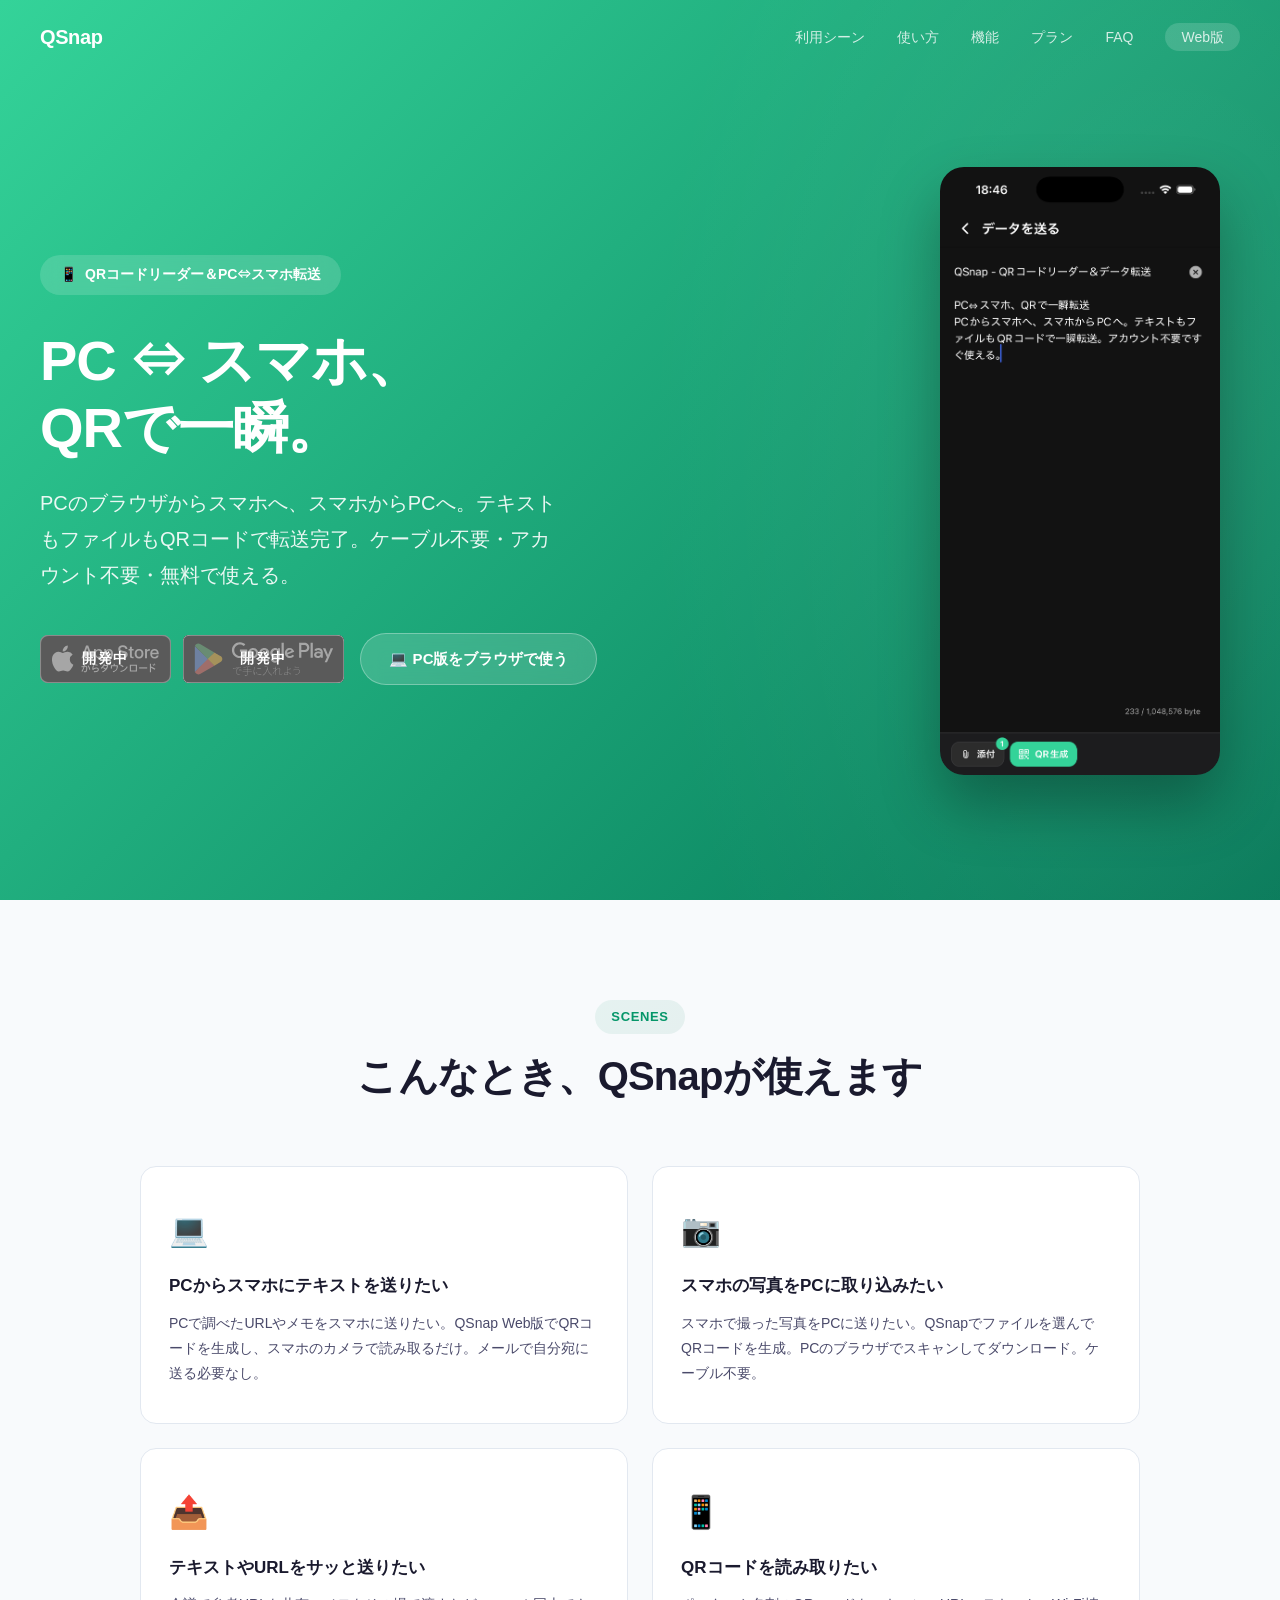
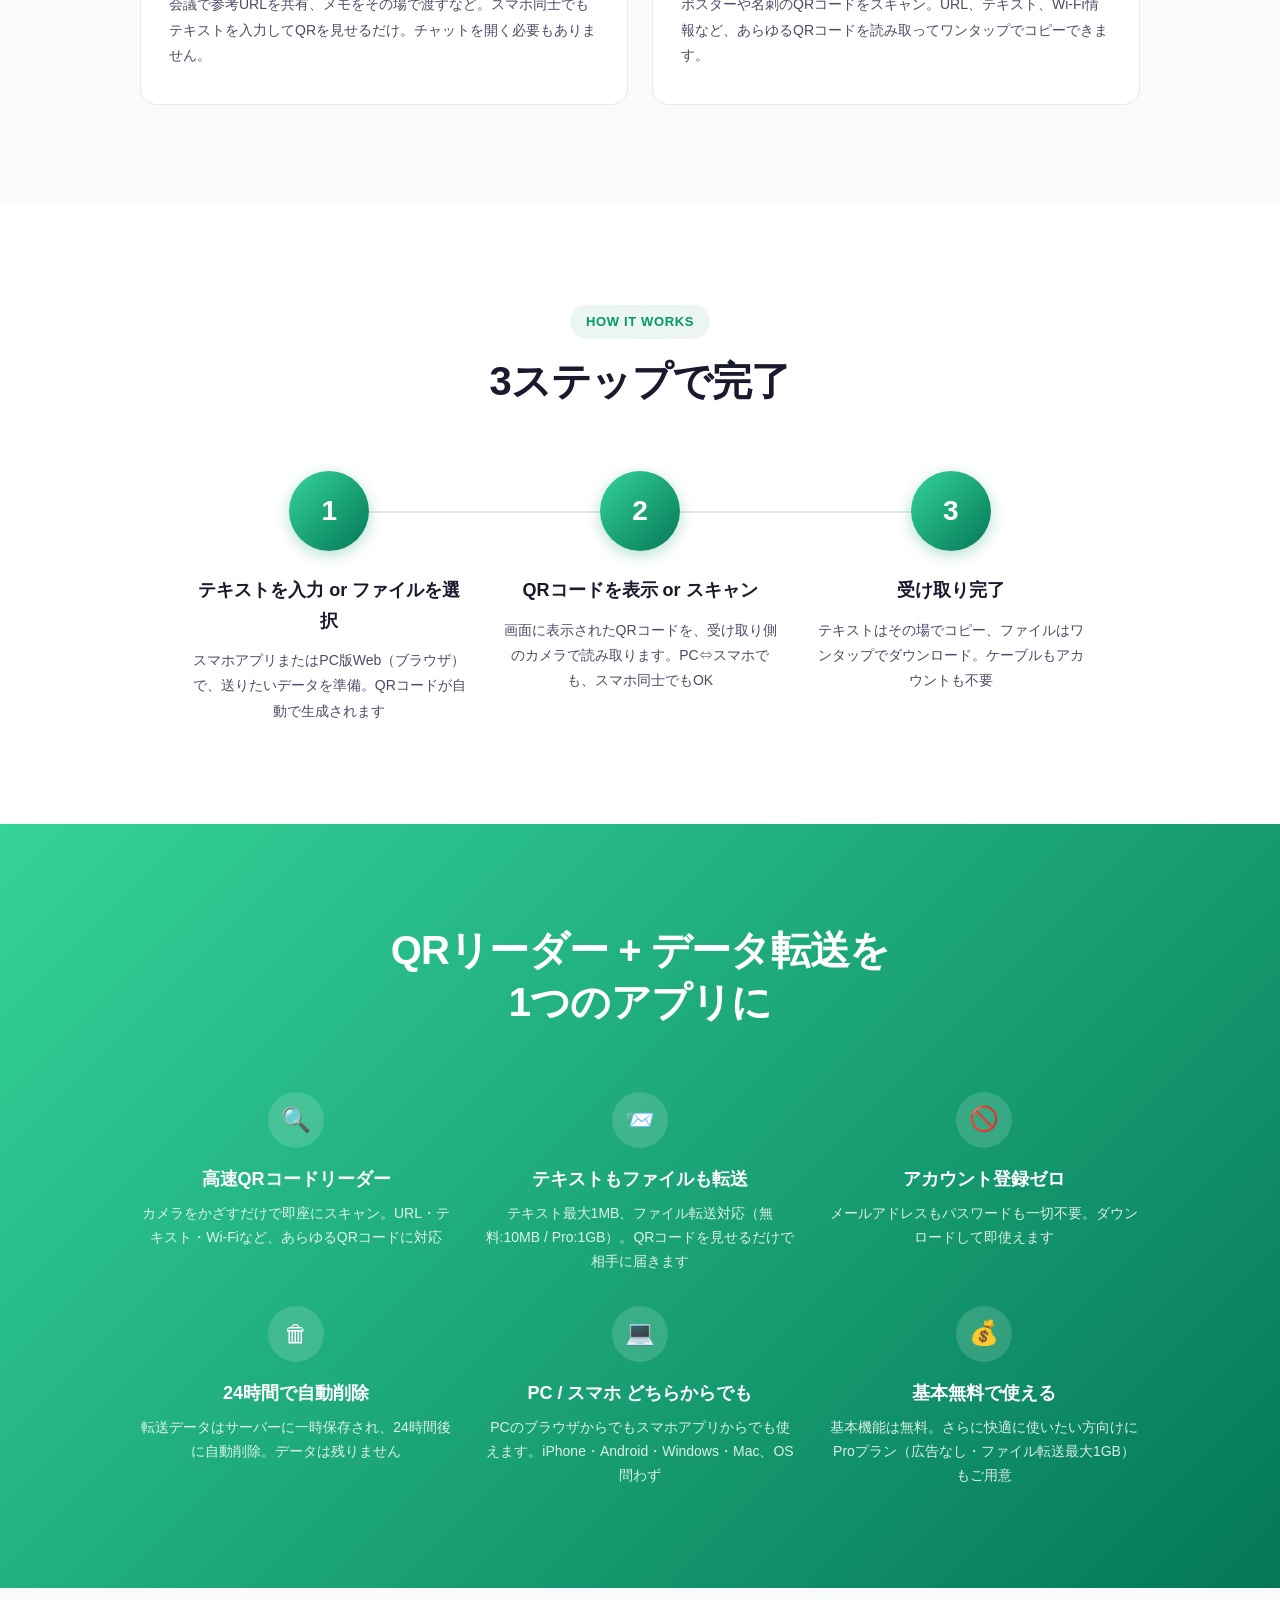
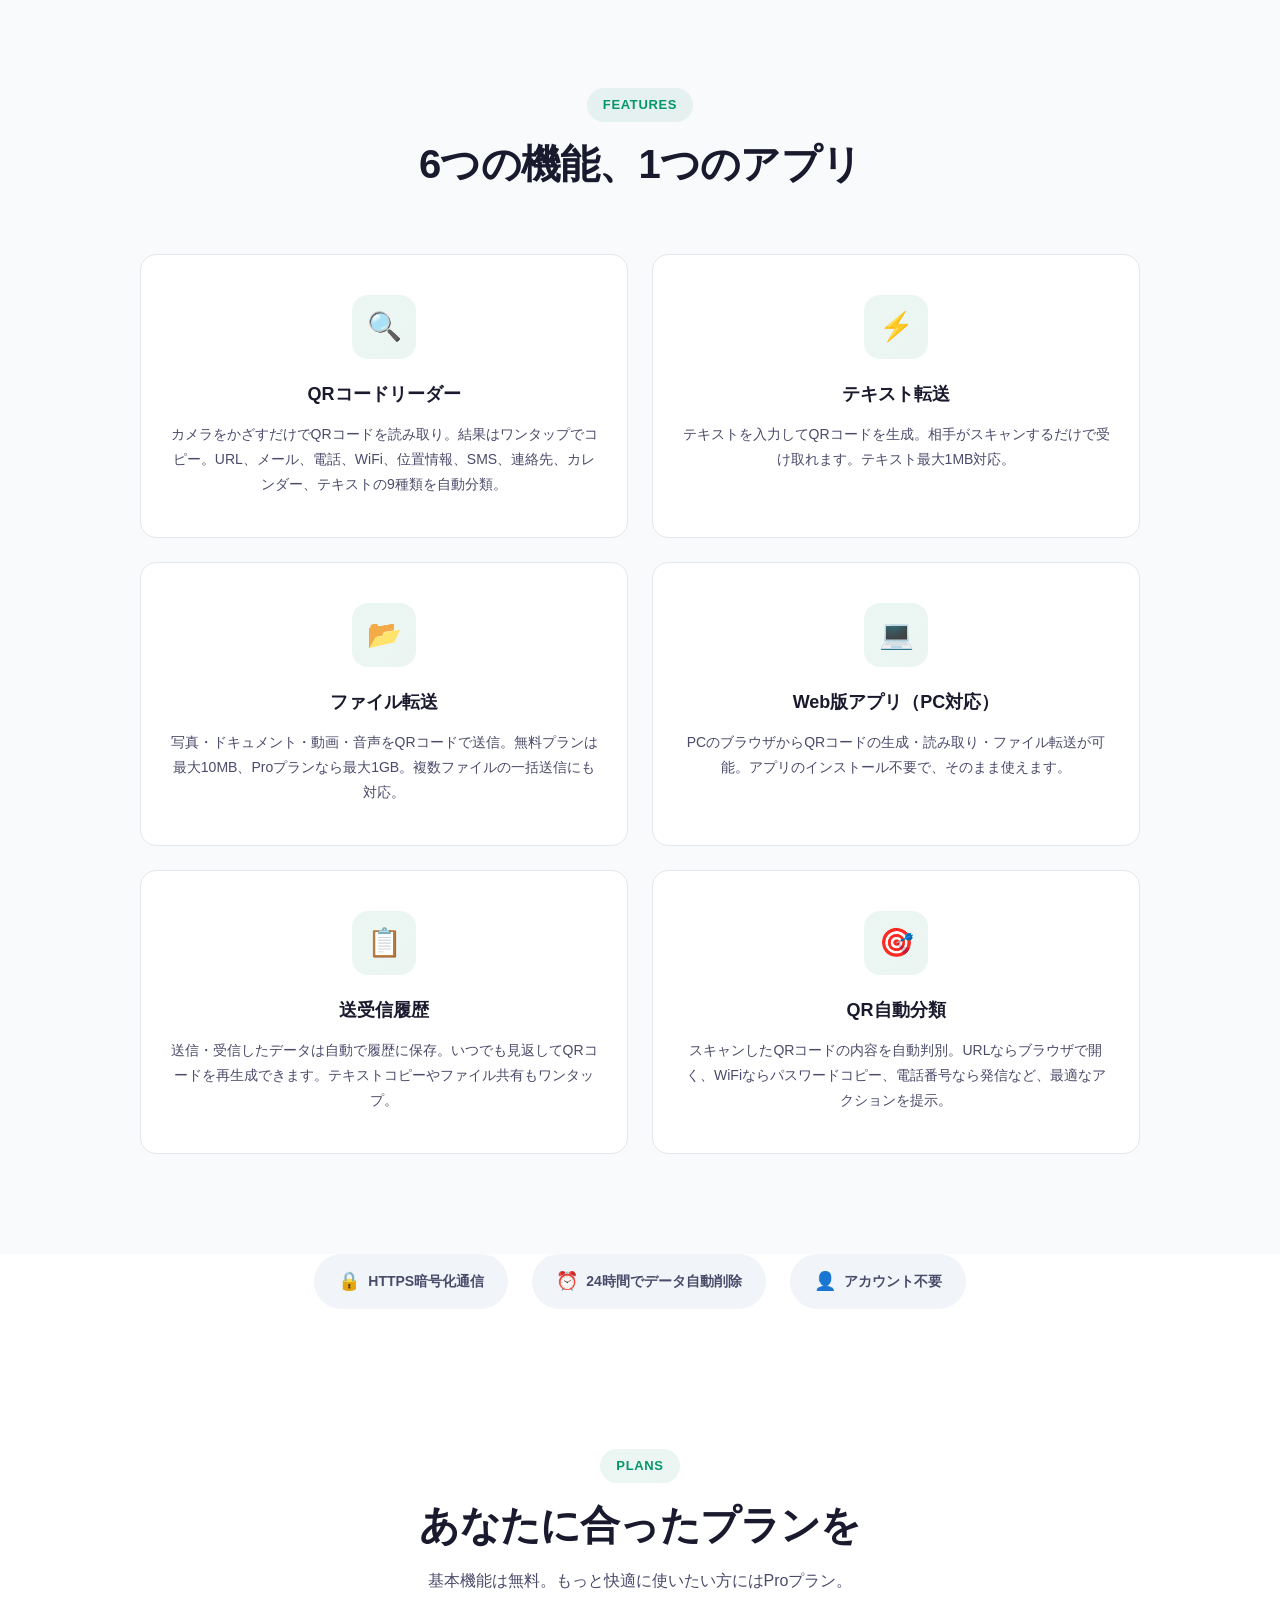
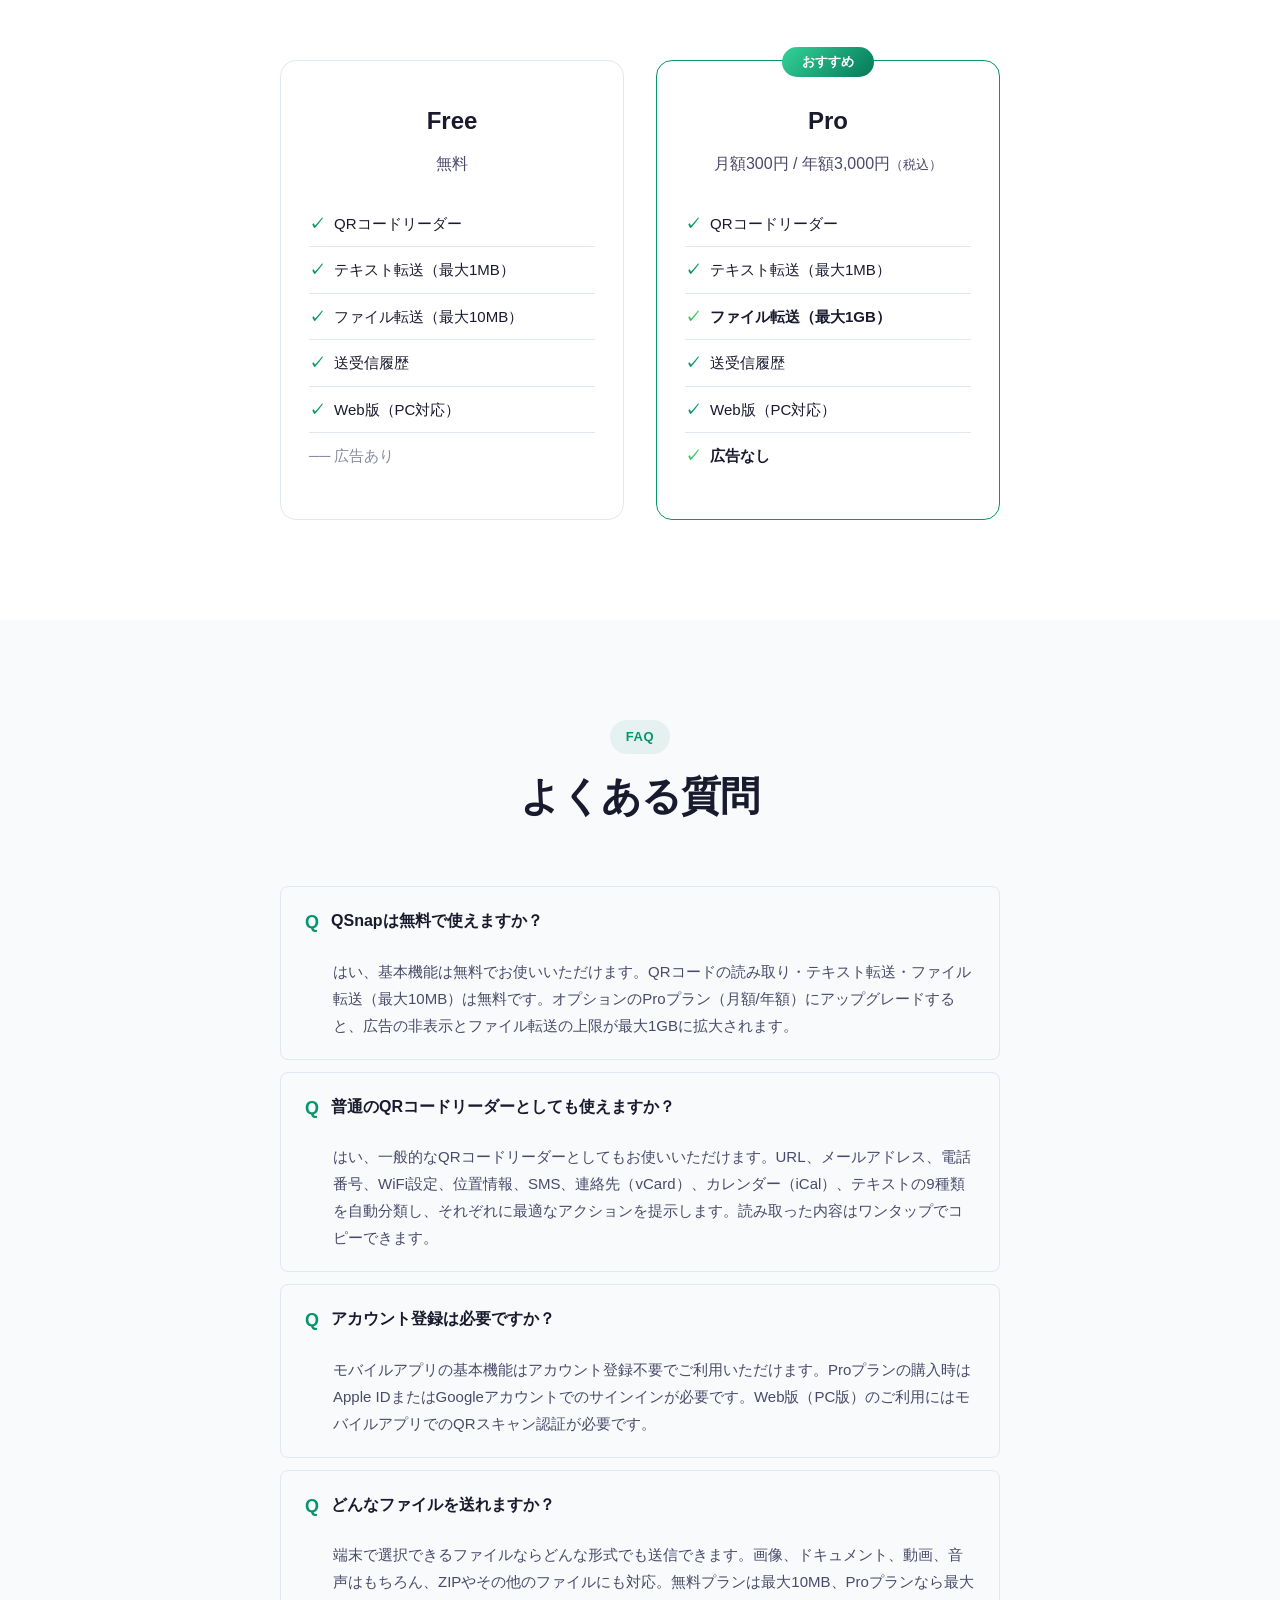
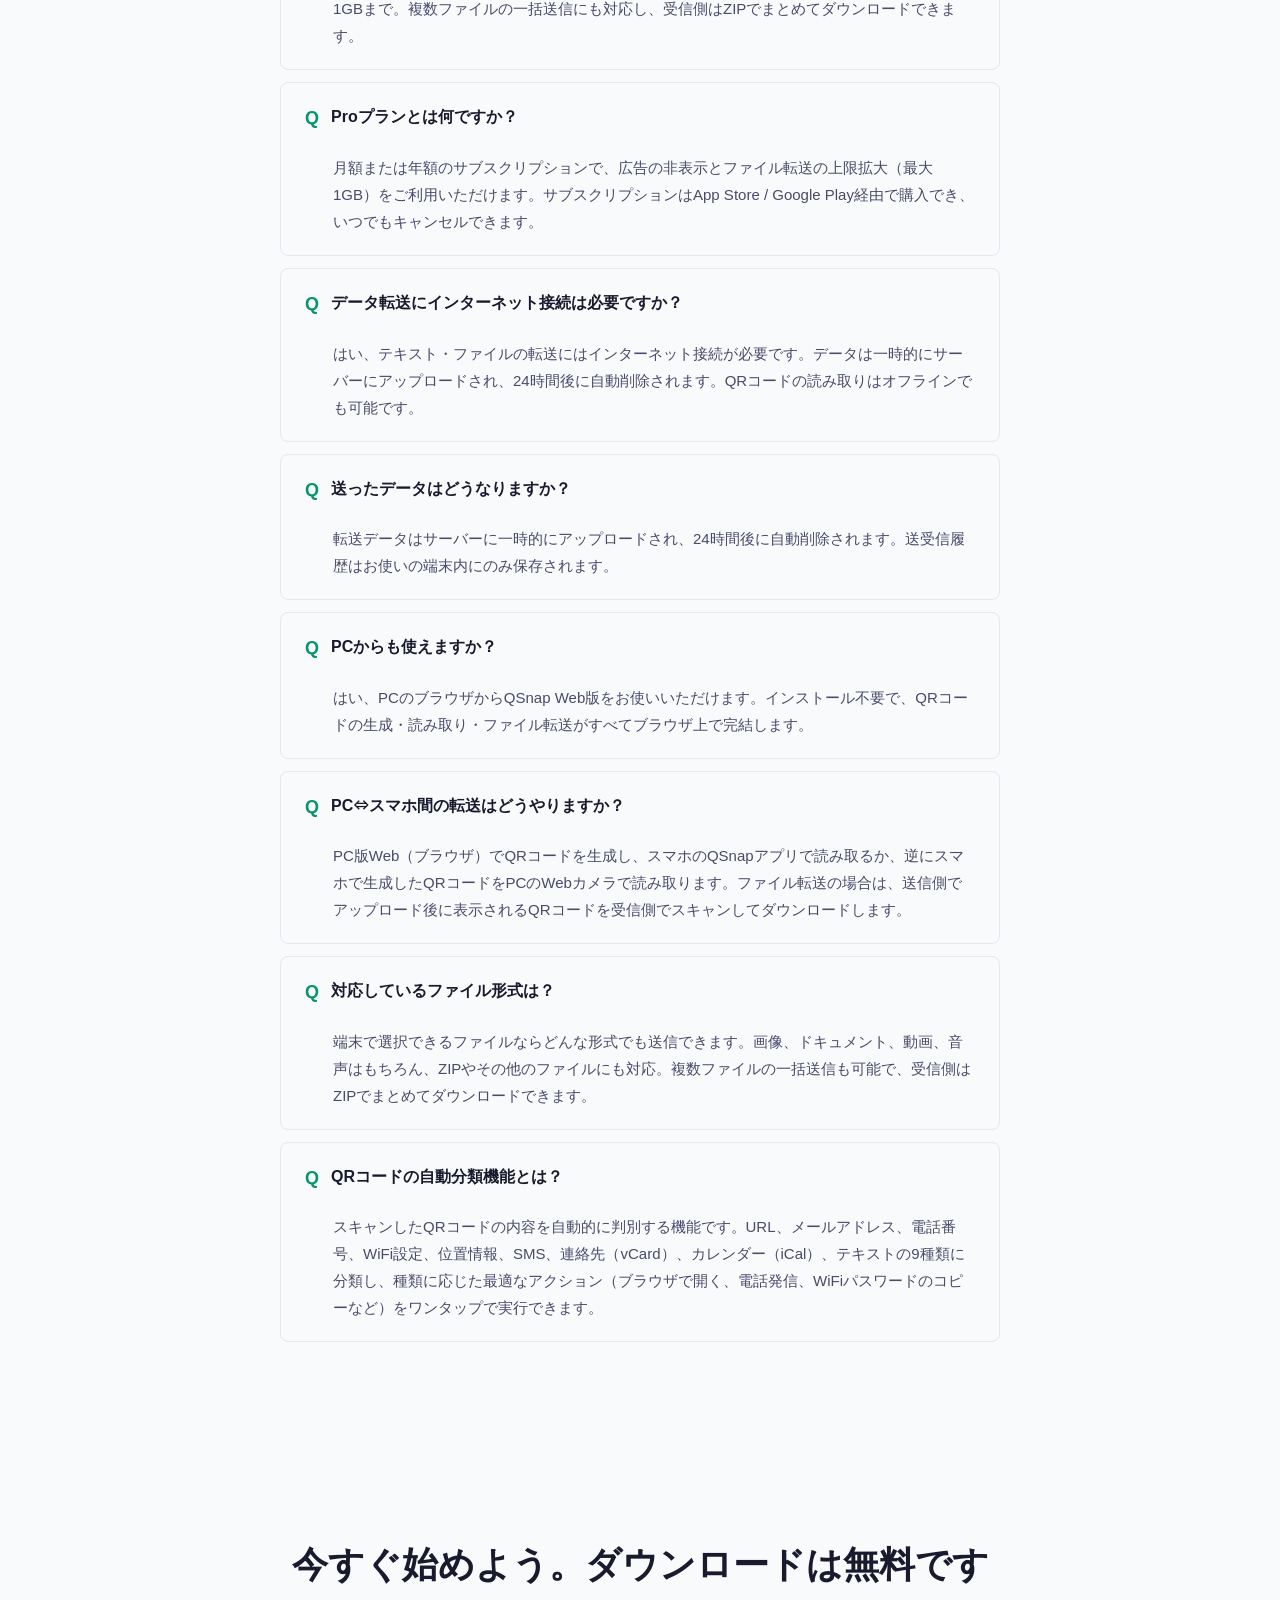
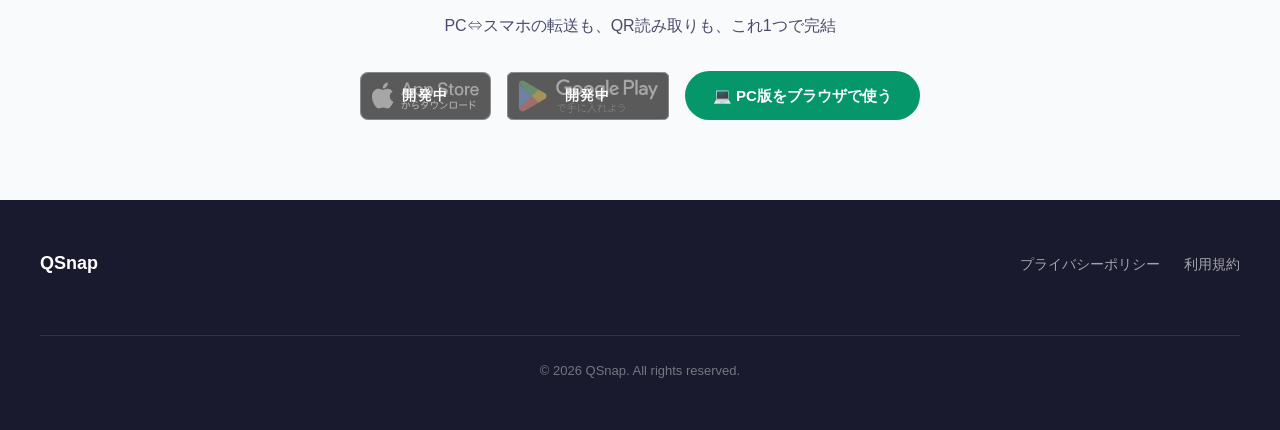
==== index.html @ b38fef16 "update" ====
<!DOCTYPE html>
<html lang="ja">

<head>
    <meta charset="UTF-8">
    <meta name="viewport" content="width=device-width, initial-scale=1.0">

    <!-- SEO基本メタタグ -->
    <title>QSnap - QRコードリーダー＆データ転送 | PC⇔スマホ、QRで一瞬</title>
    <meta name="description" content="【基本無料】PC⇔スマホ間でテキスト・ファイルをQRコードで即転送。QRコードリーダーとしても使える。アカウント不要。iOS/Android/PC対応。">
    <meta name="keywords" content="QSnap, QRコードリーダー, QRコード読み取り, データ転送, テキスト転送, ファイル転送, PC連携, PC転送, ブラウザ転送, 端末間転送, 無料アプリ, QRスキャナー">
    <meta name="robots" content="index, follow">
    <meta name="author" content="QSnap">

    <!-- hreflang -->
    <link rel="alternate" hreflang="ja" href="https://q-snap.net/">
    <link rel="alternate" hreflang="x-default" href="https://q-snap.net/">

    <!-- Canonical -->
    <link rel="canonical" href="https://q-snap.net/">

    <!-- OGP (Open Graph Protocol) -->
    <meta property="og:type" content="website">
    <meta property="og:title" content="QSnap - QRコードリーダー＆データ転送">
    <meta property="og:description" content="【基本無料】PC⇔スマホ間でテキスト・ファイルをQRコードで即転送。ケーブル不要・ブラウザ対応。アカウント不要。iOS/Android/PC対応。">
    <meta property="og:url" content="https://q-snap.net/">
    <meta property="og:site_name" content="QSnap">
    <meta property="og:locale" content="ja_JP">
    <meta property="og:locale:alternate" content="en_US">
    <meta property="og:image" content="https://q-snap.net/image/ogp.png">

    <!-- Twitter Card -->
    <meta name="twitter:card" content="summary_large_image">
    <meta name="twitter:title" content="QSnap - QRコードリーダー＆データ転送">
    <meta name="twitter:description" content="PC⇔スマホ間でテキスト・ファイルをQRコードで即転送。ケーブル不要・ブラウザ対応。アカウント不要。iOS/Android/PC対応。">
    <meta name="twitter:image" content="https://q-snap.net/image/ogp.png">

    <!-- 構造化データ (JSON-LD) - SoftwareApplication -->
    <script type="application/ld+json">
    {
        "@context": "https://schema.org",
        "@type": "SoftwareApplication",
        "name": "QSnap",
        "applicationCategory": "UtilitiesApplication",
        "operatingSystem": "iOS 15.1+, Android 7.0+, Web (Chrome, Safari, Firefox, Edge)",
        "offers": {
            "@type": "Offer",
            "price": "0",
            "priceCurrency": "JPY",
            "description": "基本無料 - Proプラン（有料）あり",
            "availability": "https://schema.org/InStock"
        },
        "description": "PC⇔スマホ間でテキスト・ファイルをQRコードで即転送。QRコードリーダーとしても使える。アカウント不要で利用開始。",
        "featureList": [
            "PC⇔スマホ間転送（Web版対応）",
            "QRコード読み取り・スキャナー",
            "QRコンテンツ自動分類（URL・メール・電話・WiFi・位置情報・SMS・連絡先・カレンダー・テキストの9種対応）",
            "テキストからQRコード生成",
            "テキスト転送（最大1MB）",
            "ファイル転送（無料:最大10MB / Pro:最大1GB）",
            "送受信履歴管理",
            "ダークモード対応",
            "日本語・英語対応",
            "アカウント不要で利用開始・基本無料"
        ],
        "inLanguage": ["ja", "en"],
        "softwareVersion": "1.1.0"
    }
    </script>

    <!-- 構造化データ (JSON-LD) - WebSite -->
    <script type="application/ld+json">
    {
        "@context": "https://schema.org",
        "@type": "WebSite",
        "name": "QSnap",
        "url": "https://q-snap.net/",
        "description": "QRコードの読み取りも、テキスト・ファイルの転送もこれ1つ。QRを見せるだけでデータが届くアプリ",
        "inLanguage": "ja"
    }
    </script>

    <!-- 構造化データ (JSON-LD) - Organization -->
    <script type="application/ld+json">
    {
        "@context": "https://schema.org",
        "@type": "Organization",
        "name": "QSnap",
        "url": "https://q-snap.net/",
        "contactPoint": {
            "@type": "ContactPoint",
            "email": "qsnap.developer@gmail.com",
            "contactType": "customer support"
        }
    }
    </script>

    <!-- 構造化データ (JSON-LD) - FAQPage -->
    <script type="application/ld+json">
    {
        "@context": "https://schema.org",
        "@type": "FAQPage",
        "mainEntity": [
            {
                "@type": "Question",
                "name": "QSnapは無料で使えますか？",
                "acceptedAnswer": {
                    "@type": "Answer",
                    "text": "はい、基本機能は無料でお使いいただけます。QRコードの読み取り・テキスト転送・ファイル転送（最大10MB）は無料です。オプションのProプラン（月額/年額）にアップグレードすると、広告の非表示とファイル転送の上限が最大1GBに拡大されます。"
                }
            },
            {
                "@type": "Question",
                "name": "アカウント登録は必要ですか？",
                "acceptedAnswer": {
                    "@type": "Answer",
                    "text": "モバイルアプリの基本機能はアカウント登録不要でご利用いただけます。Proプランの購入時はApple IDまたはGoogleアカウントでのサインインが必要です。Web版（PC版）のご利用にはモバイルアプリでのQRスキャン認証が必要です。"
                }
            },
            {
                "@type": "Question",
                "name": "普通のQRコードリーダーとしても使えますか？",
                "acceptedAnswer": {
                    "@type": "Answer",
                    "text": "はい、一般的なQRコードリーダーとしてもお使いいただけます。URL、メールアドレス、電話番号、WiFi設定、位置情報、SMS、連絡先（vCard）、カレンダー（iCal）、テキストの9種類を自動分類し、それぞれに最適なアクション（ブラウザで開く、電話発信、パスワードコピーなど）を提示します。"
                }
            },
            {
                "@type": "Question",
                "name": "Proプランとは何ですか？",
                "acceptedAnswer": {
                    "@type": "Answer",
                    "text": "月額または年額のサブスクリプションで、広告の非表示とファイル転送の上限拡大（最大1GB）をご利用いただけます。サブスクリプションはApp Store / Google Play経由で購入でき、いつでもキャンセルできます。"
                }
            },
            {
                "@type": "Question",
                "name": "データ転送にインターネット接続は必要ですか？",
                "acceptedAnswer": {
                    "@type": "Answer",
                    "text": "はい、テキスト・ファイルの転送にはインターネット接続が必要です。データは一時的にサーバーにアップロードされ、24時間後に自動削除されます。"
                }
            },
            {
                "@type": "Question",
                "name": "どんなファイルを送れますか？",
                "acceptedAnswer": {
                    "@type": "Answer",
                    "text": "端末で選択できるファイルならどんな形式でも送信できます。画像、ドキュメント、動画、音声はもちろん、ZIPやその他のファイルにも対応。無料プランは最大10MB、Proプランなら最大1GBまで。複数ファイルの一括送信にも対応し、受信側はZIPでまとめてダウンロードできます。"
                }
            },
            {
                "@type": "Question",
                "name": "送ったデータはどうなりますか？",
                "acceptedAnswer": {
                    "@type": "Answer",
                    "text": "転送データはサーバーに一時的にアップロードされ、24時間後に自動削除されます。送受信履歴はお使いの端末内にのみ保存されます。"
                }
            },
            {
                "@type": "Question",
                "name": "PCからも使えますか？",
                "acceptedAnswer": {
                    "@type": "Answer",
                    "text": "はい、PCのブラウザからQSnap Web版をお使いいただけます。インストール不要で、QRコードの生成・読み取り・ファイル転送がすべてブラウザ上で完結します。"
                }
            },
            {
                "@type": "Question",
                "name": "PC⇔スマホ間の転送はどうやりますか？",
                "acceptedAnswer": {
                    "@type": "Answer",
                    "text": "PC版Web（ブラウザ）でQRコードを生成し、スマホのQSnapアプリで読み取るか、逆にスマホで生成したQRコードをPCのWebカメラで読み取ります。ファイル転送の場合は、送信側でアップロード後に表示されるQRコードを受信側でスキャンしてダウンロードします。"
                }
            },
            {
                "@type": "Question",
                "name": "対応しているファイル形式は？",
                "acceptedAnswer": {
                    "@type": "Answer",
                    "text": "端末で選択できるファイルならどんな形式でも送信できます。画像、ドキュメント、動画、音声はもちろん、ZIPやその他のファイルにも対応。複数ファイルの一括送信も可能で、受信側はZIPでまとめてダウンロードできます。"
                }
            },
            {
                "@type": "Question",
                "name": "QRコードの自動分類機能とは？",
                "acceptedAnswer": {
                    "@type": "Answer",
                    "text": "スキャンしたQRコードの内容を自動的に判別する機能です。URL、メールアドレス、電話番号、WiFi設定、位置情報、SMS、連絡先（vCard）、カレンダー（iCal）、テキストの9種類に分類し、種類に応じた最適なアクション（ブラウザで開く、電話発信、WiFiパスワードのコピーなど）をワンタップで実行できます。"
                }
            }
        ]
    }
    </script>

    <!-- 構造化データ (JSON-LD) - BreadcrumbList -->
    <script type="application/ld+json">
    {
        "@context": "https://schema.org",
        "@type": "BreadcrumbList",
        "itemListElement": [
            {
                "@type": "ListItem",
                "position": 1,
                "name": "ホーム",
                "item": "https://q-snap.net/"
            }
        ]
    }
    </script>

    <style>
        :root {
            --primary: #059669;
            --primary-dark: #047857;
            --primary-light: #34D399;
            --accent: #34C759;
            --text-primary: #1a1a2e;
            --text-secondary: #4a4a6a;
            --text-muted: #8a8aa3;
            --bg-primary: #ffffff;
            --bg-secondary: #f8fafc;
            --bg-tertiary: #f1f5f9;
            --border: #e2e8f0;
            --gradient: linear-gradient(135deg, #34D399 0%, #047857 100%);
            --gradient-soft: linear-gradient(135deg, rgba(5, 150, 105, 0.08) 0%, rgba(4, 120, 87, 0.08) 100%);
            --shadow-sm: 0 1px 2px rgba(0,0,0,0.05);
            --shadow-md: 0 4px 12px rgba(0,0,0,0.08);
            --shadow-lg: 0 12px 40px rgba(0,0,0,0.12);
            --radius-sm: 8px;
            --radius-md: 16px;
            --radius-lg: 24px;
        }

        * {
            margin: 0;
            padding: 0;
            box-sizing: border-box;
        }

        html {
            scroll-behavior: smooth;
        }

        body {
            font-family: -apple-system, BlinkMacSystemFont, 'Segoe UI', 'Hiragino Sans', 'Noto Sans JP', sans-serif;
            line-height: 1.7;
            color: var(--text-primary);
            background-color: var(--bg-primary);
            overflow-x: hidden;
        }

        /* Skip Link */
        .skip-link {
            position: absolute;
            top: -40px;
            left: 0;
            background: var(--primary);
            color: white;
            padding: 8px 16px;
            text-decoration: none;
            z-index: 100;
            border-radius: 0 0 var(--radius-sm) 0;
            font-size: 14px;
            font-weight: 600;
        }

        .skip-link:focus {
            top: 0;
        }

        /* Navigation */
        .site-header {
            position: absolute;
            top: 0;
            left: 0;
            right: 0;
            z-index: 10;
            padding: 20px 24px;
        }

        .site-nav {
            max-width: 1200px;
            margin: 0 auto;
        }

        .nav-container {
            display: flex;
            align-items: center;
            justify-content: space-between;
        }

        .nav-logo {
            font-size: 20px;
            font-weight: 800;
            color: white;
            text-decoration: none;
            letter-spacing: -0.02em;
        }

        .nav-links {
            display: flex;
            list-style: none;
            gap: 32px;
        }

        .nav-links a {
            color: rgba(255,255,255,0.8);
            text-decoration: none;
            font-size: 14px;
            font-weight: 500;
            transition: color 0.3s ease;
        }

        .nav-links a:hover {
            color: white;
        }

        @media (max-width: 768px) {
            .nav-links {
                display: none;
            }
        }

        /* Container */
        .container {
            max-width: 1200px;
            margin: 0 auto;
            padding: 0 24px;
        }

        /* ========================
           Hero Section
           ======================== */
        .hero {
            background: var(--gradient);
            min-height: 100vh;
            display: flex;
            align-items: center;
            position: relative;
            overflow: hidden;
            padding: 120px 24px 80px;
        }

        .hero::before {
            content: '';
            position: absolute;
            top: -50%;
            right: -30%;
            width: 80%;
            height: 200%;
            background: radial-gradient(ellipse, rgba(255,255,255,0.08) 0%, transparent 70%);
            pointer-events: none;
        }

        .hero-content {
            max-width: 1200px;
            margin: 0 auto;
            width: 100%;
            display: flex;
            align-items: center;
            gap: 80px;
        }

        .hero-text {
            flex: 1;
            color: white;
        }

        .hero-badge {
            display: inline-flex;
            align-items: center;
            gap: 8px;
            background: rgba(255,255,255,0.15);
            backdrop-filter: blur(10px);
            padding: 8px 20px;
            border-radius: 100px;
            font-size: 14px;
            font-weight: 600;
            color: white;
            margin-bottom: 32px;
        }

        .hero-title {
            font-size: clamp(36px, 5vw, 56px);
            font-weight: 800;
            line-height: 1.2;
            letter-spacing: -0.02em;
            margin-bottom: 24px;
        }

        .hero-subtitle {
            font-size: clamp(16px, 2vw, 20px);
            line-height: 1.8;
            opacity: 0.9;
            margin-bottom: 40px;
            max-width: 520px;
        }

        .hero-actions {
            display: flex;
            gap: 16px;
            flex-wrap: wrap;
            align-items: center;
        }

        /* Store Badges */
        .store-badges {
            display: flex;
            gap: 12px;
            flex-wrap: wrap;
            align-items: center;
        }

        .store-badge {
            display: inline-block;
            transition: all 0.3s ease;
        }

        .store-badge.coming-soon {
            position: relative;
            pointer-events: none;
            cursor: default;
        }

        .store-badge.coming-soon:hover {
            transform: none;
            opacity: 1;
        }

        .store-badge.coming-soon::after {
            content: '開発中';
            position: absolute;
            top: 0;
            left: 0;
            right: 0;
            bottom: 0;
            background: rgba(128, 128, 128, 0.7);
            color: #fff;
            display: flex;
            align-items: center;
            justify-content: center;
            font-size: 14px;
            font-weight: 700;
            letter-spacing: 0.1em;
            border-radius: 8px;
        }

        .store-badge:hover {
            transform: translateY(-2px);
            opacity: 0.9;
        }

        .store-badge img {
            display: block;
            height: 48px;
            width: auto;
        }

        .hero-visual {
            flex: 0 0 320px;
            display: flex;
            justify-content: center;
        }

        .hero-phone-carousel {
            position: relative;
            width: 280px;
            aspect-ratio: 9 / 19.5;
        }

        .hero-phone-img {
            position: absolute;
            top: 0;
            left: 0;
            width: 100%;
            height: auto;
            border-radius: 24px;
            box-shadow: 0 30px 60px rgba(0,0,0,0.3);
            opacity: 0;
            transition: opacity 1s ease-in-out;
        }

        .hero-phone-img.active {
            opacity: 1;
        }

        @media (max-width: 900px) {
            .hero-content {
                flex-direction: column;
                text-align: center;
                gap: 48px;
            }

            .hero-subtitle {
                margin-left: auto;
                margin-right: auto;
            }

            .hero-actions {
                justify-content: center;
            }

            .hero-visual {
                flex: none;
            }

            .hero-phone-carousel {
                width: 240px;
            }
        }

        @media (max-width: 480px) {
            .hero {
                min-height: auto;
                padding: 100px 20px 60px;
            }

            .hero-visual {
                display: none;
            }
        }

        /* ========================
           Section Common
           ======================== */
        .section {
            padding: 100px 24px;
        }

        .section-alt {
            background: var(--bg-secondary);
        }

        .section-header {
            text-align: center;
            margin-bottom: 64px;
        }

        .section-label {
            display: inline-block;
            background: var(--gradient-soft);
            color: var(--primary);
            padding: 6px 16px;
            border-radius: 100px;
            font-size: 13px;
            font-weight: 700;
            letter-spacing: 0.05em;
            margin-bottom: 16px;
        }

        .section-title {
            font-size: clamp(28px, 4vw, 40px);
            font-weight: 800;
            color: var(--text-primary);
            letter-spacing: -0.02em;
            line-height: 1.3;
        }

        .section-desc {
            font-size: 16px;
            color: var(--text-secondary);
            max-width: 600px;
            margin: 16px auto 0;
            line-height: 1.8;
        }

        /* ========================
           Scenes Section
           ======================== */
        .scenes-grid {
            display: grid;
            grid-template-columns: repeat(2, 1fr);
            gap: 24px;
            max-width: 1000px;
            margin: 0 auto;
        }

        .scene-card {
            background: white;
            border-radius: var(--radius-md);
            padding: 36px 28px;
            border: 1px solid var(--border);
            transition: all 0.3s ease;
        }

        .scene-card:hover {
            transform: translateY(-4px);
            box-shadow: var(--shadow-lg);
            border-color: transparent;
        }

        .scene-icon {
            font-size: 32px;
            margin-bottom: 16px;
        }

        .scene-card h3 {
            font-size: 17px;
            font-weight: 700;
            color: var(--text-primary);
            margin-bottom: 12px;
            line-height: 1.5;
        }

        .scene-card p {
            font-size: 14px;
            color: var(--text-secondary);
            line-height: 1.8;
        }

        @media (max-width: 600px) {
            .scenes-grid {
                grid-template-columns: 1fr;
            }
        }

        /* ========================
           How It Works Section
           ======================== */
        .steps-container {
            display: flex;
            gap: 32px;
            max-width: 900px;
            margin: 0 auto;
            position: relative;
        }

        .steps-container::before {
            content: '';
            position: absolute;
            top: 40px;
            left: 15%;
            right: 15%;
            height: 2px;
            background: var(--border);
        }

        .step-item {
            flex: 1;
            text-align: center;
            position: relative;
        }

        .step-number {
            width: 80px;
            height: 80px;
            margin: 0 auto 24px;
            background: var(--gradient);
            border-radius: 50%;
            display: flex;
            align-items: center;
            justify-content: center;
            font-size: 28px;
            font-weight: 800;
            color: white;
            position: relative;
            z-index: 1;
            box-shadow: 0 4px 15px rgba(5, 150, 105, 0.3);
        }

        .step-item h3 {
            font-size: 18px;
            font-weight: 700;
            color: var(--text-primary);
            margin-bottom: 12px;
        }

        .step-item p {
            font-size: 14px;
            color: var(--text-secondary);
            line-height: 1.8;
        }

        @media (max-width: 600px) {
            .steps-container {
                flex-direction: column;
                gap: 40px;
            }

            .steps-container::before {
                top: 0;
                bottom: 0;
                left: 40px;
                right: auto;
                width: 2px;
                height: auto;
            }

            .step-item {
                display: flex;
                text-align: left;
                gap: 24px;
            }

            .step-number {
                width: 56px;
                height: 56px;
                flex-shrink: 0;
                margin: 0;
                font-size: 22px;
            }
        }

        /* ========================
           Why Section (Benefits)
           ======================== */
        .why-section {
            background: var(--gradient);
            padding: 100px 24px;
        }

        .why-grid {
            display: grid;
            grid-template-columns: repeat(3, 1fr);
            gap: 32px;
            max-width: 1000px;
            margin: 0 auto;
        }

        .why-card {
            text-align: center;
            color: white;
        }

        .why-icon {
            width: 56px;
            height: 56px;
            margin: 0 auto 16px;
            background: rgba(255,255,255,0.15);
            backdrop-filter: blur(10px);
            border-radius: 50%;
            display: flex;
            align-items: center;
            justify-content: center;
            font-size: 24px;
        }

        .why-card h3 {
            font-size: 18px;
            font-weight: 700;
            margin-bottom: 8px;
        }

        .why-card p {
            font-size: 14px;
            opacity: 0.85;
            line-height: 1.7;
        }

        @media (max-width: 900px) {
            .why-grid {
                grid-template-columns: repeat(2, 1fr);
            }
        }

        @media (max-width: 480px) {
            .why-grid {
                grid-template-columns: 1fr;
            }
        }

        /* ========================
           Features Section
           ======================== */
        .features-grid {
            display: grid;
            grid-template-columns: repeat(2, 1fr);
            gap: 24px;
            max-width: 1000px;
            margin: 0 auto;
        }

        .feature-card {
            background: white;
            border-radius: var(--radius-md);
            padding: 40px 28px;
            text-align: center;
            border: 1px solid var(--border);
            transition: all 0.3s ease;
        }

        .feature-card:hover {
            transform: translateY(-4px);
            box-shadow: var(--shadow-lg);
            border-color: transparent;
        }

        .feature-icon-wrap {
            width: 64px;
            height: 64px;
            margin: 0 auto 20px;
            background: var(--gradient-soft);
            border-radius: var(--radius-md);
            display: flex;
            align-items: center;
            justify-content: center;
            font-size: 28px;
        }

        .feature-card h3 {
            font-size: 18px;
            font-weight: 700;
            color: var(--text-primary);
            margin-bottom: 12px;
        }

        .feature-card p {
            font-size: 14px;
            color: var(--text-secondary);
            line-height: 1.8;
        }

        @media (max-width: 600px) {
            .features-grid {
                grid-template-columns: 1fr;
            }
        }

        /* ========================
           Plans Section
           ======================== */
        .plans-grid {
            display: grid;
            grid-template-columns: repeat(2, 1fr);
            gap: 32px;
            max-width: 720px;
            margin: 0 auto;
        }

        .plan-card {
            background: white;
            border-radius: var(--radius-md);
            padding: 40px 28px;
            text-align: center;
            border: 1px solid var(--border);
            transition: all 0.3s ease;
        }

        .plan-card:hover {
            transform: translateY(-4px);
            box-shadow: var(--shadow-lg);
        }

        .plan-card.plan-pro {
            border-color: var(--primary);
            position: relative;
        }

        .plan-badge {
            position: absolute;
            top: -14px;
            left: 50%;
            transform: translateX(-50%);
            background: var(--gradient);
            color: white;
            padding: 4px 20px;
            border-radius: 100px;
            font-size: 13px;
            font-weight: 700;
        }

        .plan-name {
            font-size: 24px;
            font-weight: 800;
            color: var(--text-primary);
            margin-bottom: 8px;
        }

        .plan-price {
            font-size: 16px;
            color: var(--text-secondary);
            margin-bottom: 24px;
        }

        .plan-features {
            list-style: none;
            text-align: left;
        }

        .plan-features li {
            padding: 10px 0;
            border-bottom: 1px solid var(--border);
            font-size: 15px;
            color: var(--text-primary);
            display: flex;
            align-items: center;
            gap: 10px;
        }

        .plan-features li:last-child {
            border-bottom: none;
        }

        .plan-check {
            color: var(--primary);
            font-weight: 700;
            flex-shrink: 0;
        }

        @media (max-width: 600px) {
            .plans-grid {
                grid-template-columns: 1fr;
            }
        }

        @media (prefers-color-scheme: dark) {
            .plan-card {
                background: var(--bg-secondary);
            }
        }

        /* ========================
           FAQ Section
           ======================== */
        .faq-list {
            max-width: 720px;
            margin: 0 auto;
        }

        .faq-item {
            border: 1px solid var(--border);
            border-radius: var(--radius-sm);
            margin-bottom: 12px;
            overflow: hidden;
            transition: border-color 0.3s;
        }

        .faq-item:hover {
            border-color: var(--primary);
        }

        .faq-question {
            padding: 20px 24px;
            font-size: 16px;
            font-weight: 600;
            color: var(--text-primary);
            display: flex;
            align-items: flex-start;
            gap: 12px;
            cursor: default;
        }

        .faq-q-mark {
            color: var(--primary);
            font-weight: 800;
            font-size: 18px;
            flex-shrink: 0;
        }

        .faq-answer {
            padding: 0 24px 20px 52px;
            font-size: 15px;
            color: var(--text-secondary);
            line-height: 1.8;
        }

        /* ========================
           CTA Section
           ======================== */
        .cta-section {
            text-align: center;
            padding: 80px 24px;
            background: var(--bg-secondary);
        }

        .cta-title {
            font-size: clamp(24px, 3vw, 36px);
            font-weight: 800;
            color: var(--text-primary);
            margin-bottom: 16px;
        }

        .cta-desc {
            font-size: 16px;
            color: var(--text-secondary);
            margin-bottom: 32px;
        }

        .cta-buttons {
            display: flex;
            gap: 16px;
            justify-content: center;
            align-items: center;
            flex-wrap: wrap;
        }

        /* ========================
           Footer
           ======================== */
        .site-footer {
            background: #1a1a2e;
            color: rgba(255,255,255,0.7);
            padding: 48px 24px;
        }

        .footer-content {
            max-width: 1200px;
            margin: 0 auto;
            display: flex;
            justify-content: space-between;
            align-items: center;
            flex-wrap: wrap;
            gap: 24px;
        }

        .footer-logo {
            font-size: 18px;
            font-weight: 800;
            color: white;
        }

        .footer-links {
            display: flex;
            gap: 24px;
            list-style: none;
        }

        .footer-links a {
            color: rgba(255,255,255,0.6);
            text-decoration: none;
            font-size: 14px;
            transition: color 0.3s;
        }

        .footer-links a:hover {
            color: white;
        }

        .footer-copy {
            width: 100%;
            text-align: center;
            margin-top: 32px;
            padding-top: 24px;
            border-top: 1px solid rgba(255,255,255,0.1);
            font-size: 13px;
            color: rgba(255,255,255,0.4);
        }

        /* ========================
           Animations
           ======================== */
        @keyframes fadeInUp {
            from {
                opacity: 0;
                transform: translateY(30px);
            }
            to {
                opacity: 1;
                transform: translateY(0);
            }
        }

        .fade-in {
            animation: fadeInUp 0.6s ease-out;
        }

        /* ========================
           Dark Mode
           ======================== */
        @media (prefers-color-scheme: dark) {
            :root {
                --text-primary: #e8e8f0;
                --text-secondary: #a0a0b8;
                --text-muted: #6a6a82;
                --bg-primary: #0f0f1a;
                --bg-secondary: #1a1a2e;
                --bg-tertiary: #252540;
                --border: #2a2a45;
            }

            .scene-card,
            .feature-card {
                background: var(--bg-secondary);
            }

            .faq-item {
                background: var(--bg-secondary);
            }

            .cta-section {
                background: var(--bg-secondary);
            }
        }

        .btn-web-app {
            display: inline-flex;
            align-items: center;
            gap: 8px;
            padding: 12px 28px;
            background: #059669;
            border-radius: 100px;
            color: white;
            text-decoration: none;
            font-size: 15px;
            font-weight: 600;
            transition: background 0.2s;
        }

        .btn-web-app:hover {
            background: #047857;
        }

        .btn-web-app-hero {
            display: inline-flex;
            align-items: center;
            gap: 8px;
            padding: 12px 28px;
            background: rgba(255, 255, 255, 0.15);
            backdrop-filter: blur(10px);
            border: 1px solid rgba(255, 255, 255, 0.3);
            border-radius: 100px;
            color: white;
            text-decoration: none;
            font-size: 15px;
            font-weight: 600;
            transition: background 0.2s;
        }

        .btn-web-app-hero:hover {
            background: rgba(255, 255, 255, 0.25);
        }
    </style>
</head>

<body>
    <a href="#main" class="skip-link">メインコンテンツへスキップ</a>

    <!-- Navigation -->
    <header class="site-header">
        <nav class="site-nav" aria-label="メインナビゲーション">
            <div class="nav-container">
                <a href="/" class="nav-logo" aria-label="QSnap ホーム">QSnap</a>
                <ul class="nav-links">
                    <li><a href="#scenes">利用シーン</a></li>
                    <li><a href="#how-it-works">使い方</a></li>
                    <li><a href="#features">機能</a></li>
                    <li><a href="#plans">プラン</a></li>
                    <li><a href="#faq">FAQ</a></li>
                    <li><a href="app.html" style="background: rgba(255,255,255,0.15); padding: 6px 16px; border-radius: 100px;">Web版</a></li>
                </ul>
            </div>
        </nav>
    </header>

    <main id="main">
        <!-- ========================
             Hero Section
             ======================== -->
        <section class="hero" aria-label="QSnap紹介">
            <div class="hero-content fade-in">
                <div class="hero-text">
                    <div class="hero-badge">
                        <span>&#x1F4F1;</span> QRコードリーダー＆PC⇔スマホ転送
                    </div>
                    <h1 class="hero-title">PC ⇔ スマホ、<br>QRで一瞬。</h1>
                    <p class="hero-subtitle">PCのブラウザからスマホへ、スマホからPCへ。テキストもファイルもQRコードで転送完了。ケーブル不要・アカウント不要・無料で使える。</p>
                    <div class="hero-actions">
                        <div class="store-badges">
                            <!-- TODO: ストアURL確定後に差し替え -->
                            <a href="#" class="store-badge coming-soon" aria-label="App Storeでダウンロード">
                                <img src="image/ios-badge.svg" alt="App Storeからダウンロード" height="48">
                            </a>
                            <!-- TODO: ストアURL確定後に差し替え -->
                            <a href="#" class="store-badge coming-soon" aria-label="Google Playで手に入れよう">
                                <img src="image/android-badge.svg" alt="Google Playで手に入れよう" height="48">
                            </a>
                        </div>
                        <a href="app.html" class="btn-web-app-hero">&#x1F4BB; PC版をブラウザで使う</a>
                    </div>
                </div>
                <div class="hero-visual" aria-hidden="true">
                    <div class="hero-phone-carousel">
                        <img src="image/top.png" alt="QSnap アプリ画面" class="hero-phone-img active">
                        <img src="image/top2.png" alt="QSnap アプリ画面" class="hero-phone-img">
                    </div>
                </div>
            </div>
        </section>

        <!-- ========================
             Scenes Section
             ======================== -->
        <section id="scenes" class="section section-alt" aria-label="こんな場面に">
            <div class="container">
                <div class="section-header">
                    <span class="section-label">SCENES</span>
                    <h2 class="section-title">こんなとき、QSnapが使えます</h2>
                </div>
                <div class="scenes-grid">
                    <div class="scene-card animate-on-scroll">
                        <div class="scene-icon">&#x1F4BB;</div>
                        <h3>PCからスマホにテキストを送りたい</h3>
                        <p>PCで調べたURLやメモをスマホに送りたい。QSnap Web版でQRコードを生成し、スマホのカメラで読み取るだけ。メールで自分宛に送る必要なし。</p>
                    </div>
                    <div class="scene-card animate-on-scroll">
                        <div class="scene-icon">&#x1F4F7;</div>
                        <h3>スマホの写真をPCに取り込みたい</h3>
                        <p>スマホで撮った写真をPCに送りたい。QSnapでファイルを選んでQRコードを生成。PCのブラウザでスキャンしてダウンロード。ケーブル不要。</p>
                    </div>
                    <div class="scene-card animate-on-scroll">
                        <div class="scene-icon">&#x1F4E4;</div>
                        <h3>テキストやURLをサッと送りたい</h3>
                        <p>会議で参考URLを共有、メモをその場で渡すなど。スマホ同士でもテキストを入力してQRを見せるだけ。チャットを開く必要もありません。</p>
                    </div>
                    <div class="scene-card animate-on-scroll">
                        <div class="scene-icon">&#x1F4F1;</div>
                        <h3>QRコードを読み取りたい</h3>
                        <p>ポスターや名刺のQRコードをスキャン。URL、テキスト、Wi-Fi情報など、あらゆるQRコードを読み取ってワンタップでコピーできます。</p>
                    </div>
                </div>
            </div>
        </section>

        <!-- ========================
             How It Works Section
             ======================== -->
        <section id="how-it-works" class="section" aria-label="使い方">
            <div class="container">
                <div class="section-header">
                    <span class="section-label">HOW IT WORKS</span>
                    <h2 class="section-title">3ステップで完了</h2>
                </div>
                <div class="steps-container">
                    <div class="step-item">
                        <div class="step-number">1</div>
                        <div>
                            <h3>テキストを入力 or ファイルを選択</h3>
                            <p>スマホアプリまたはPC版Web（ブラウザ）で、送りたいデータを準備。QRコードが自動で生成されます</p>
                        </div>
                    </div>
                    <div class="step-item">
                        <div class="step-number">2</div>
                        <div>
                            <h3>QRコードを表示 or スキャン</h3>
                            <p>画面に表示されたQRコードを、受け取り側のカメラで読み取ります。PC⇔スマホでも、スマホ同士でもOK</p>
                        </div>
                    </div>
                    <div class="step-item">
                        <div class="step-number">3</div>
                        <div>
                            <h3>受け取り完了</h3>
                            <p>テキストはその場でコピー、ファイルはワンタップでダウンロード。ケーブルもアカウントも不要</p>
                        </div>
                    </div>
                </div>
            </div>
        </section>

        <!-- ========================
             Why QSnap Section
             ======================== -->
        <section class="why-section" aria-label="QSnapが選ばれる理由">
            <div class="container">
                <div class="section-header">
                    <h2 class="section-title" style="color: white;">QRリーダー + データ転送を<br>1つのアプリに</h2>
                </div>
                <div class="why-grid">
                    <div class="why-card animate-on-scroll">
                        <div class="why-icon">&#x1F50D;</div>
                        <h3>高速QRコードリーダー</h3>
                        <p>カメラをかざすだけで即座にスキャン。URL・テキスト・Wi-Fiなど、あらゆるQRコードに対応</p>
                    </div>
                    <div class="why-card animate-on-scroll">
                        <div class="why-icon">&#x1F4E8;</div>
                        <h3>テキストもファイルも転送</h3>
                        <p>テキスト最大1MB、ファイル転送対応（無料:10MB / Pro:1GB）。QRコードを見せるだけで相手に届きます</p>
                    </div>
                    <div class="why-card animate-on-scroll">
                        <div class="why-icon">&#x1F6AB;</div>
                        <h3>アカウント登録ゼロ</h3>
                        <p>メールアドレスもパスワードも一切不要。ダウンロードして即使えます</p>
                    </div>
                    <div class="why-card animate-on-scroll">
                        <div class="why-icon">&#x1F5D1;</div>
                        <h3>24時間で自動削除</h3>
                        <p>転送データはサーバーに一時保存され、24時間後に自動削除。データは残りません</p>
                    </div>
                    <div class="why-card animate-on-scroll">
                        <div class="why-icon">&#x1F4BB;</div>
                        <h3>PC / スマホ どちらからでも</h3>
                        <p>PCのブラウザからでもスマホアプリからでも使えます。iPhone・Android・Windows・Mac、OS問わず</p>
                    </div>
                    <div class="why-card animate-on-scroll">
                        <div class="why-icon">&#x1F4B0;</div>
                        <h3>基本無料で使える</h3>
                        <p>基本機能は無料。さらに快適に使いたい方向けにProプラン（広告なし・ファイル転送最大1GB）もご用意</p>
                    </div>
                </div>
            </div>
        </section>


        <!-- ========================
             Features Section
             ======================== -->
        <section id="features" class="section section-alt" aria-label="主な機能">
            <div class="container">
                <div class="section-header">
                    <span class="section-label">FEATURES</span>
                    <h2 class="section-title">6つの機能、1つのアプリ</h2>
                </div>
                <div class="features-grid">
                    <div class="feature-card animate-on-scroll">
                        <div class="feature-icon-wrap">&#x1F50D;</div>
                        <h3>QRコードリーダー</h3>
                        <p>カメラをかざすだけでQRコードを読み取り。結果はワンタップでコピー。URL、メール、電話、WiFi、位置情報、SMS、連絡先、カレンダー、テキストの9種類を自動分類。</p>
                    </div>
                    <div class="feature-card animate-on-scroll">
                        <div class="feature-icon-wrap">&#x26A1;</div>
                        <h3>テキスト転送</h3>
                        <p>テキストを入力してQRコードを生成。相手がスキャンするだけで受け取れます。テキスト最大1MB対応。</p>
                    </div>
                    <div class="feature-card animate-on-scroll">
                        <div class="feature-icon-wrap">&#x1F4C2;</div>
                        <h3>ファイル転送</h3>
                        <p>写真・ドキュメント・動画・音声をQRコードで送信。無料プランは最大10MB、Proプランなら最大1GB。複数ファイルの一括送信にも対応。</p>
                    </div>
                    <div class="feature-card animate-on-scroll">
                        <div class="feature-icon-wrap">&#x1F4BB;</div>
                        <h3>Web版アプリ（PC対応）</h3>
                        <p>PCのブラウザからQRコードの生成・読み取り・ファイル転送が可能。アプリのインストール不要で、そのまま使えます。</p>
                    </div>
                    <div class="feature-card animate-on-scroll">
                        <div class="feature-icon-wrap">&#x1F4CB;</div>
                        <h3>送受信履歴</h3>
                        <p>送信・受信したデータは自動で履歴に保存。いつでも見返してQRコードを再生成できます。テキストコピーやファイル共有もワンタップ。</p>
                    </div>
                    <div class="feature-card animate-on-scroll">
                        <div class="feature-icon-wrap">&#x1F3AF;</div>
                        <h3>QR自動分類</h3>
                        <p>スキャンしたQRコードの内容を自動判別。URLならブラウザで開く、WiFiならパスワードコピー、電話番号なら発信など、最適なアクションを提示。</p>
                    </div>
                </div>
            </div>
        </section>

        <!-- ========================
             Trust Badges Section
             ======================== -->
        <section class="section" aria-label="セキュリティ" style="padding-top: 0; padding-bottom: 40px;">
            <div class="container">
                <div style="display: flex; justify-content: center; gap: 24px; flex-wrap: wrap;">
                    <div style="display: flex; align-items: center; gap: 8px; background: var(--bg-tertiary); padding: 12px 24px; border-radius: 100px; font-size: 14px; font-weight: 600; color: var(--text-secondary);">
                        <span style="font-size: 18px;">&#x1F512;</span> HTTPS暗号化通信
                    </div>
                    <div style="display: flex; align-items: center; gap: 8px; background: var(--bg-tertiary); padding: 12px 24px; border-radius: 100px; font-size: 14px; font-weight: 600; color: var(--text-secondary);">
                        <span style="font-size: 18px;">&#x23F0;</span> 24時間でデータ自動削除
                    </div>
                    <div style="display: flex; align-items: center; gap: 8px; background: var(--bg-tertiary); padding: 12px 24px; border-radius: 100px; font-size: 14px; font-weight: 600; color: var(--text-secondary);">
                        <span style="font-size: 18px;">&#x1F464;</span> アカウント不要
                    </div>
                </div>
            </div>
        </section>

        <!-- ========================
             Plans Section
             ======================== -->
        <section id="plans" class="section" aria-label="プラン比較">
            <div class="container">
                <div class="section-header">
                    <span class="section-label">PLANS</span>
                    <h2 class="section-title">あなたに合ったプランを</h2>
                    <p class="section-desc">基本機能は無料。もっと快適に使いたい方にはProプラン。</p>
                </div>
                <div class="plans-grid">
                    <div class="plan-card">
                        <div class="plan-name">Free</div>
                        <div class="plan-price">無料</div>
                        <ul class="plan-features">
                            <li><span class="plan-check">&#x2713;</span> QRコードリーダー</li>
                            <li><span class="plan-check">&#x2713;</span> テキスト転送（最大1MB）</li>
                            <li><span class="plan-check">&#x2713;</span> ファイル転送（最大10MB）</li>
                            <li><span class="plan-check">&#x2713;</span> 送受信履歴</li>
                            <li><span class="plan-check">&#x2713;</span> Web版（PC対応）</li>
                            <li style="color: var(--text-muted);">&#x2500;&#x2500; 広告あり</li>
                        </ul>
                    </div>
                    <div class="plan-card plan-pro">
                        <div class="plan-badge">おすすめ</div>
                        <div class="plan-name">Pro</div>
                        <div class="plan-price">月額300円 / 年額3,000円<small>（税込）</small></div>
                        <ul class="plan-features">
                            <li><span class="plan-check">&#x2713;</span> QRコードリーダー</li>
                            <li><span class="plan-check">&#x2713;</span> テキスト転送（最大1MB）</li>
                            <li><span class="plan-check" style="color: var(--accent);">&#x2713;</span> <strong>ファイル転送（最大1GB）</strong></li>
                            <li><span class="plan-check">&#x2713;</span> 送受信履歴</li>
                            <li><span class="plan-check">&#x2713;</span> Web版（PC対応）</li>
                            <li><span class="plan-check" style="color: var(--accent);">&#x2713;</span> <strong>広告なし</strong></li>
                        </ul>
                    </div>
                </div>
            </div>
        </section>

        <!-- ========================
             FAQ Section
             ======================== -->
        <section id="faq" class="section section-alt" aria-label="よくある質問">
            <div class="container">
                <div class="section-header">
                    <span class="section-label">FAQ</span>
                    <h2 class="section-title">よくある質問</h2>
                </div>
                <div class="faq-list">
                    <div class="faq-item animate-on-scroll">
                        <div class="faq-question">
                            <span class="faq-q-mark">Q</span>
                            <span>QSnapは無料で使えますか？</span>
                        </div>
                        <div class="faq-answer">
                            はい、基本機能は無料でお使いいただけます。QRコードの読み取り・テキスト転送・ファイル転送（最大10MB）は無料です。オプションのProプラン（月額/年額）にアップグレードすると、広告の非表示とファイル転送の上限が最大1GBに拡大されます。
                        </div>
                    </div>
                    <div class="faq-item animate-on-scroll">
                        <div class="faq-question">
                            <span class="faq-q-mark">Q</span>
                            <span>普通のQRコードリーダーとしても使えますか？</span>
                        </div>
                        <div class="faq-answer">
                            はい、一般的なQRコードリーダーとしてもお使いいただけます。URL、メールアドレス、電話番号、WiFi設定、位置情報、SMS、連絡先（vCard）、カレンダー（iCal）、テキストの9種類を自動分類し、それぞれに最適なアクションを提示します。読み取った内容はワンタップでコピーできます。
                        </div>
                    </div>
                    <div class="faq-item animate-on-scroll">
                        <div class="faq-question">
                            <span class="faq-q-mark">Q</span>
                            <span>アカウント登録は必要ですか？</span>
                        </div>
                        <div class="faq-answer">
                            モバイルアプリの基本機能はアカウント登録不要でご利用いただけます。Proプランの購入時はApple IDまたはGoogleアカウントでのサインインが必要です。Web版（PC版）のご利用にはモバイルアプリでのQRスキャン認証が必要です。
                        </div>
                    </div>
                    <div class="faq-item animate-on-scroll">
                        <div class="faq-question">
                            <span class="faq-q-mark">Q</span>
                            <span>どんなファイルを送れますか？</span>
                        </div>
                        <div class="faq-answer">
                            端末で選択できるファイルならどんな形式でも送信できます。画像、ドキュメント、動画、音声はもちろん、ZIPやその他のファイルにも対応。無料プランは最大10MB、Proプランなら最大1GBまで。複数ファイルの一括送信にも対応し、受信側はZIPでまとめてダウンロードできます。
                        </div>
                    </div>
                    <div class="faq-item animate-on-scroll">
                        <div class="faq-question">
                            <span class="faq-q-mark">Q</span>
                            <span>Proプランとは何ですか？</span>
                        </div>
                        <div class="faq-answer">
                            月額または年額のサブスクリプションで、広告の非表示とファイル転送の上限拡大（最大1GB）をご利用いただけます。サブスクリプションはApp Store / Google Play経由で購入でき、いつでもキャンセルできます。
                        </div>
                    </div>
                    <div class="faq-item animate-on-scroll">
                        <div class="faq-question">
                            <span class="faq-q-mark">Q</span>
                            <span>データ転送にインターネット接続は必要ですか？</span>
                        </div>
                        <div class="faq-answer">
                            はい、テキスト・ファイルの転送にはインターネット接続が必要です。データは一時的にサーバーにアップロードされ、24時間後に自動削除されます。QRコードの読み取りはオフラインでも可能です。
                        </div>
                    </div>
                    <div class="faq-item animate-on-scroll">
                        <div class="faq-question">
                            <span class="faq-q-mark">Q</span>
                            <span>送ったデータはどうなりますか？</span>
                        </div>
                        <div class="faq-answer">
                            転送データはサーバーに一時的にアップロードされ、24時間後に自動削除されます。送受信履歴はお使いの端末内にのみ保存されます。
                        </div>
                    </div>
                    <div class="faq-item animate-on-scroll">
                        <div class="faq-question">
                            <span class="faq-q-mark">Q</span>
                            <span>PCからも使えますか？</span>
                        </div>
                        <div class="faq-answer">
                            はい、PCのブラウザからQSnap Web版をお使いいただけます。インストール不要で、QRコードの生成・読み取り・ファイル転送がすべてブラウザ上で完結します。
                        </div>
                    </div>
                    <div class="faq-item animate-on-scroll">
                        <div class="faq-question">
                            <span class="faq-q-mark">Q</span>
                            <span>PC⇔スマホ間の転送はどうやりますか？</span>
                        </div>
                        <div class="faq-answer">
                            PC版Web（ブラウザ）でQRコードを生成し、スマホのQSnapアプリで読み取るか、逆にスマホで生成したQRコードをPCのWebカメラで読み取ります。ファイル転送の場合は、送信側でアップロード後に表示されるQRコードを受信側でスキャンしてダウンロードします。
                        </div>
                    </div>
                    <div class="faq-item animate-on-scroll">
                        <div class="faq-question">
                            <span class="faq-q-mark">Q</span>
                            <span>対応しているファイル形式は？</span>
                        </div>
                        <div class="faq-answer">
                            端末で選択できるファイルならどんな形式でも送信できます。画像、ドキュメント、動画、音声はもちろん、ZIPやその他のファイルにも対応。複数ファイルの一括送信も可能で、受信側はZIPでまとめてダウンロードできます。
                        </div>
                    </div>
                    <div class="faq-item animate-on-scroll">
                        <div class="faq-question">
                            <span class="faq-q-mark">Q</span>
                            <span>QRコードの自動分類機能とは？</span>
                        </div>
                        <div class="faq-answer">
                            スキャンしたQRコードの内容を自動的に判別する機能です。URL、メールアドレス、電話番号、WiFi設定、位置情報、SMS、連絡先（vCard）、カレンダー（iCal）、テキストの9種類に分類し、種類に応じた最適なアクション（ブラウザで開く、電話発信、WiFiパスワードのコピーなど）をワンタップで実行できます。
                        </div>
                    </div>
                </div>
            </div>
        </section>

        <!-- ========================
             CTA Section
             ======================== -->
        <section class="cta-section" aria-label="ダウンロード">
            <h2 class="cta-title">今すぐ始めよう。ダウンロードは無料です</h2>
            <p class="cta-desc">PC⇔スマホの転送も、QR読み取りも、これ1つで完結</p>
            <div class="cta-buttons">
                <!-- TODO: ストアURL確定後に差し替え -->
                <a href="#" class="store-badge coming-soon" aria-label="App Storeでダウンロード">
                    <img src="image/ios-badge.svg" alt="App Storeからダウンロード" height="48">
                </a>
                <!-- TODO: ストアURL確定後に差し替え -->
                <a href="#" class="store-badge coming-soon" aria-label="Google Playで手に入れよう">
                    <img src="image/android-badge.svg" alt="Google Playで手に入れよう" height="48">
                </a>
                <a href="app.html" class="btn-web-app">&#x1F4BB; PC版をブラウザで使う</a>
            </div>
        </section>
    </main>

    <!-- ========================
         Footer
         ======================== -->
    <footer class="site-footer">
        <div class="footer-content">
            <div class="footer-logo">QSnap</div>
            <ul class="footer-links">
                <li><a href="policy.html">プライバシーポリシー</a></li>
                <li><a href="terms.html">利用規約</a></li>
            </ul>
            <div class="footer-copy">&copy; 2026 QSnap. All rights reserved.</div>
        </div>
    </footer>

    <script>
        (function() {
            var imgs = document.querySelectorAll('.hero-phone-carousel .hero-phone-img');
            if (imgs.length < 2) return;
            var current = 0;
            setInterval(function() {
                imgs[current].classList.remove('active');
                current = (current + 1) % imgs.length;
                imgs[current].classList.add('active');
            }, 4000);
        })();

        // Scroll animation with IntersectionObserver
        (function() {
            var targets = document.querySelectorAll('.animate-on-scroll');
            if (!targets.length || !('IntersectionObserver' in window)) return;
            var observer = new IntersectionObserver(function(entries) {
                entries.forEach(function(entry) {
                    if (entry.isIntersecting) {
                        entry.target.classList.add('visible');
                        observer.unobserve(entry.target);
                    }
                });
            }, { threshold: 0.15 });
            targets.forEach(function(el) { observer.observe(el); });
        })();
    </script>
</body>

</html>
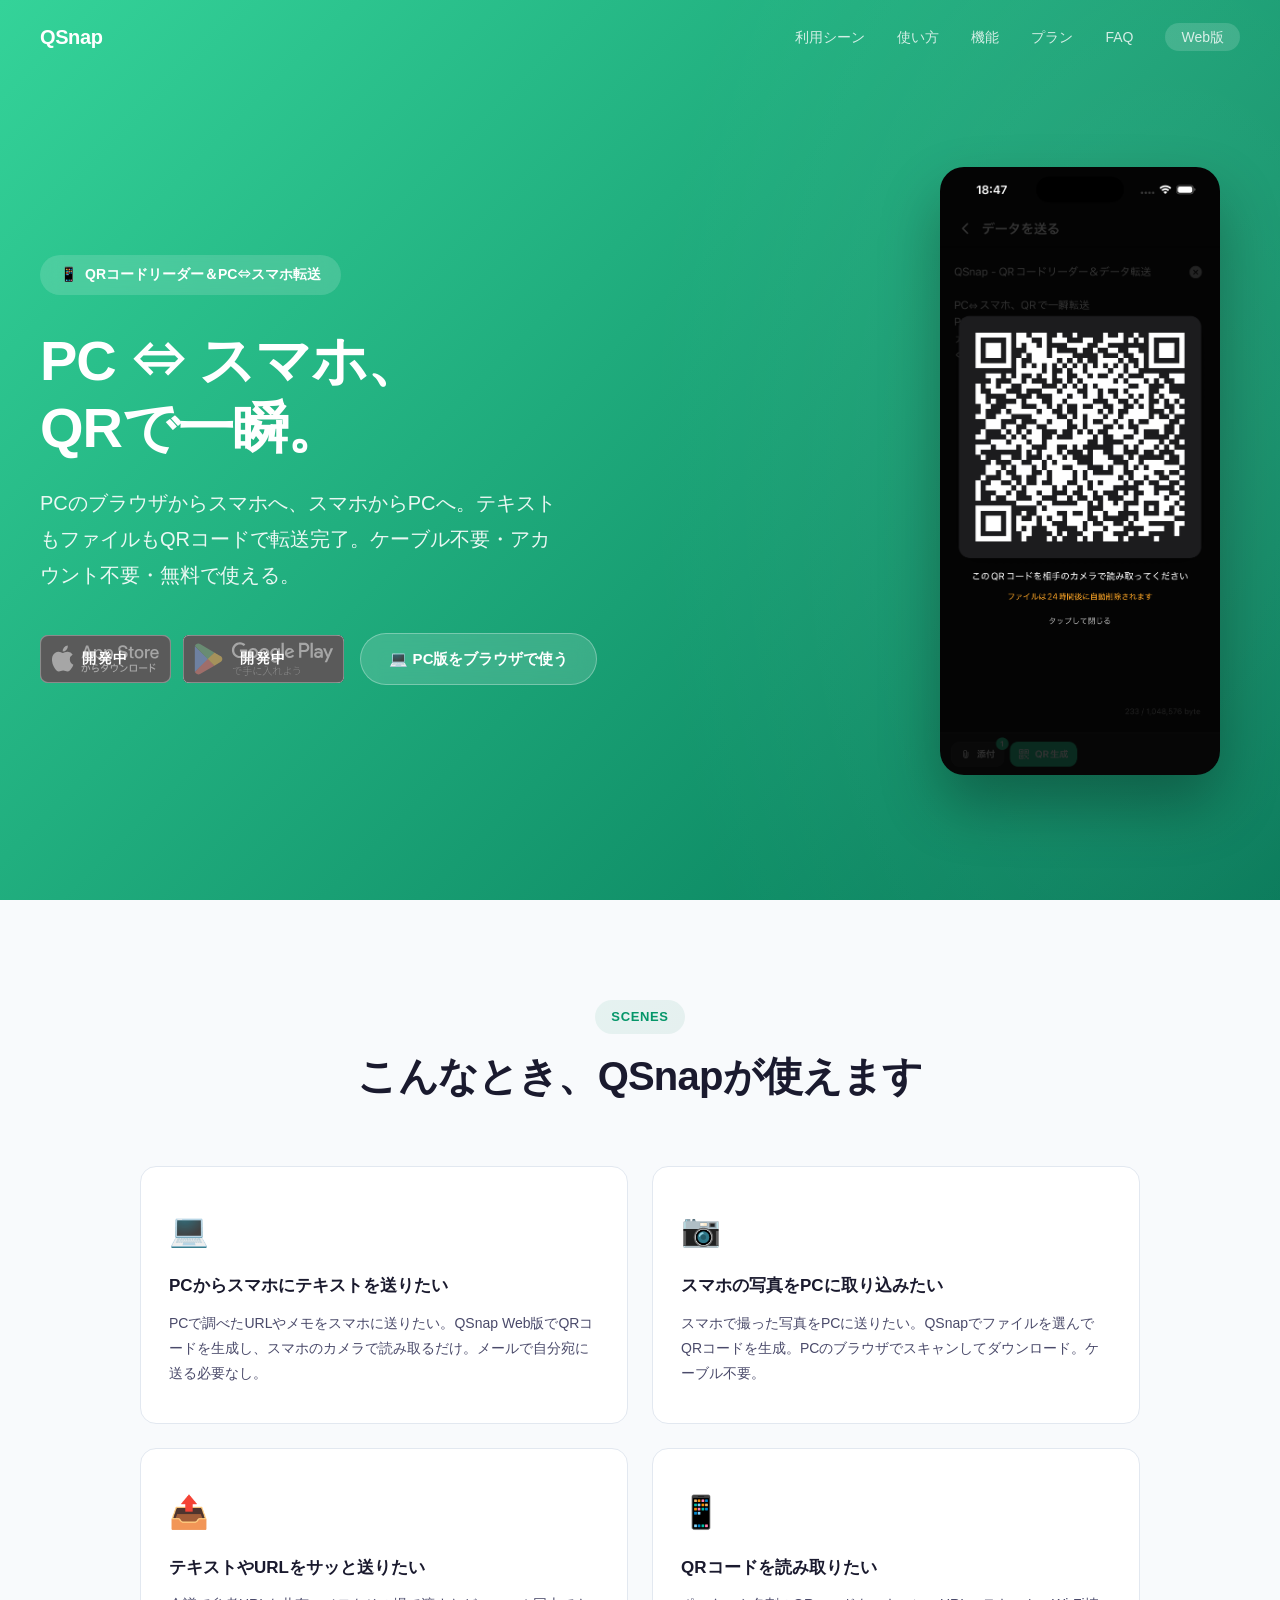
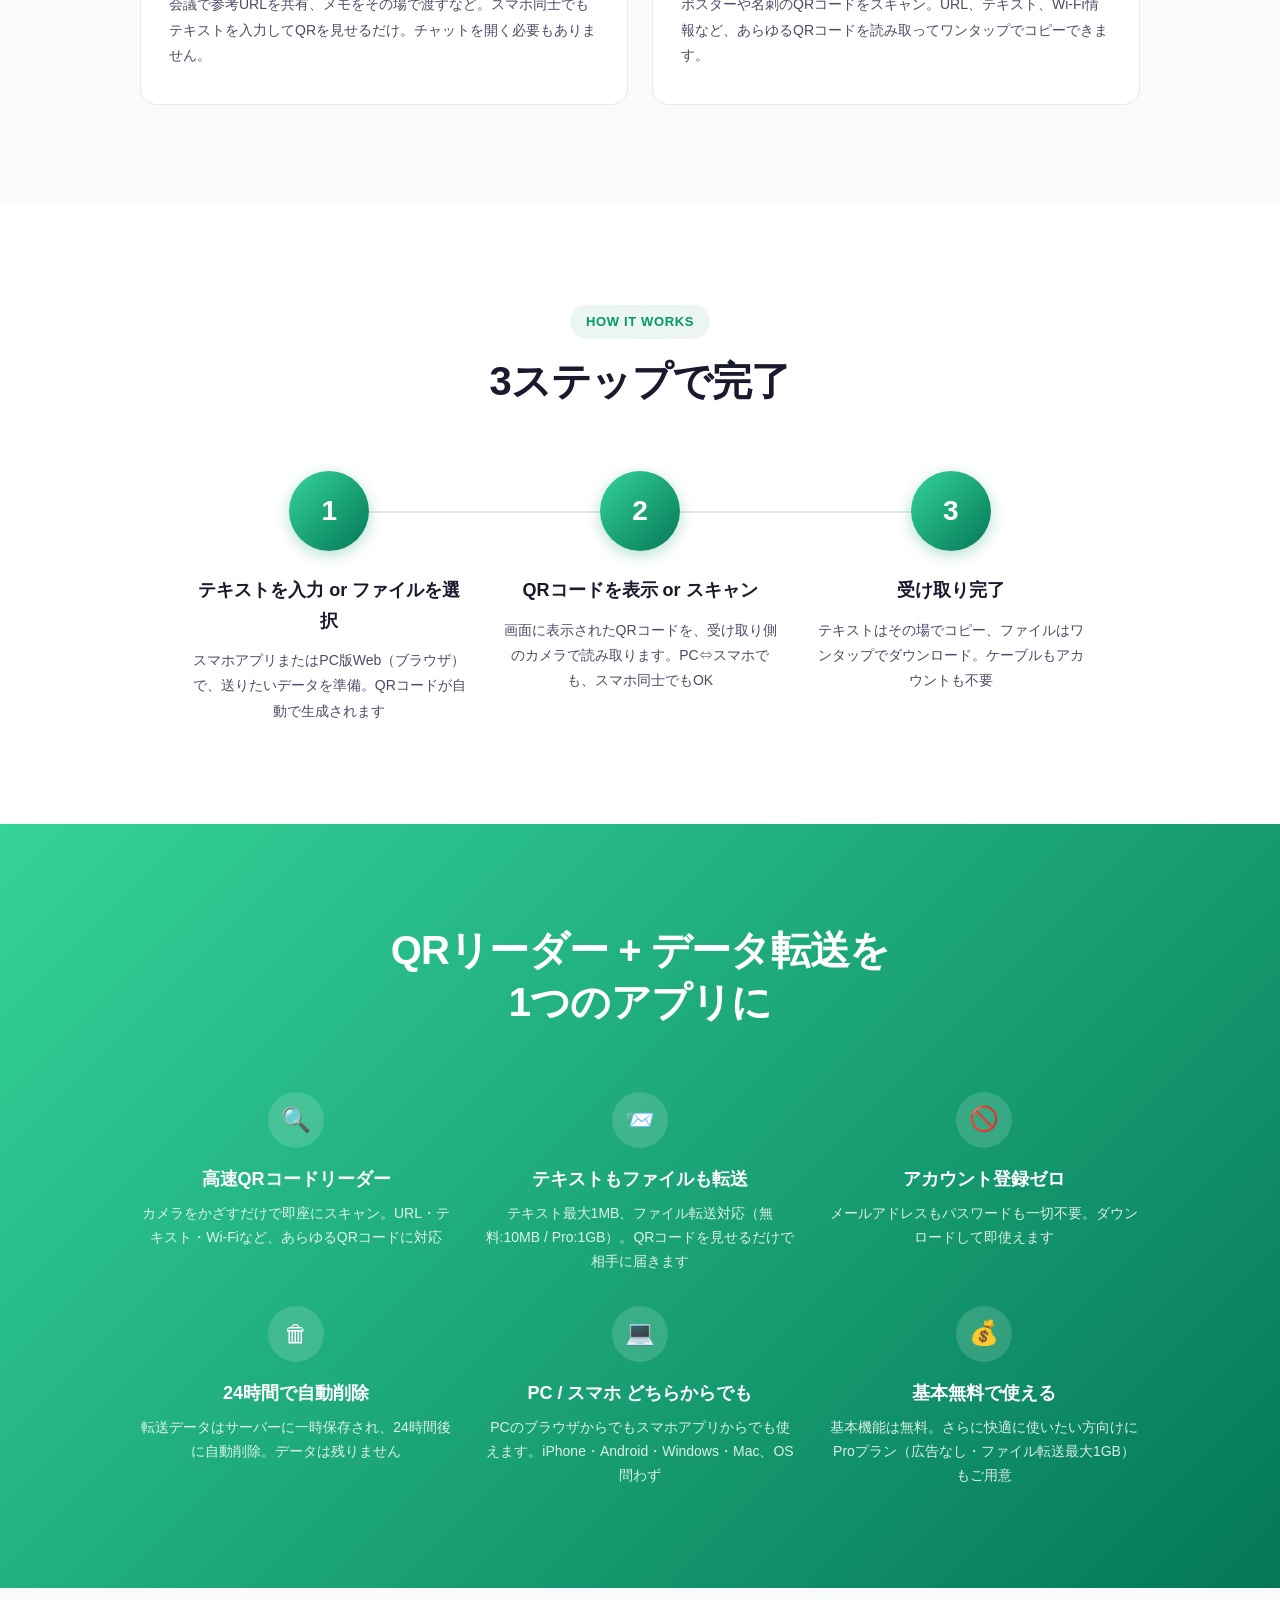
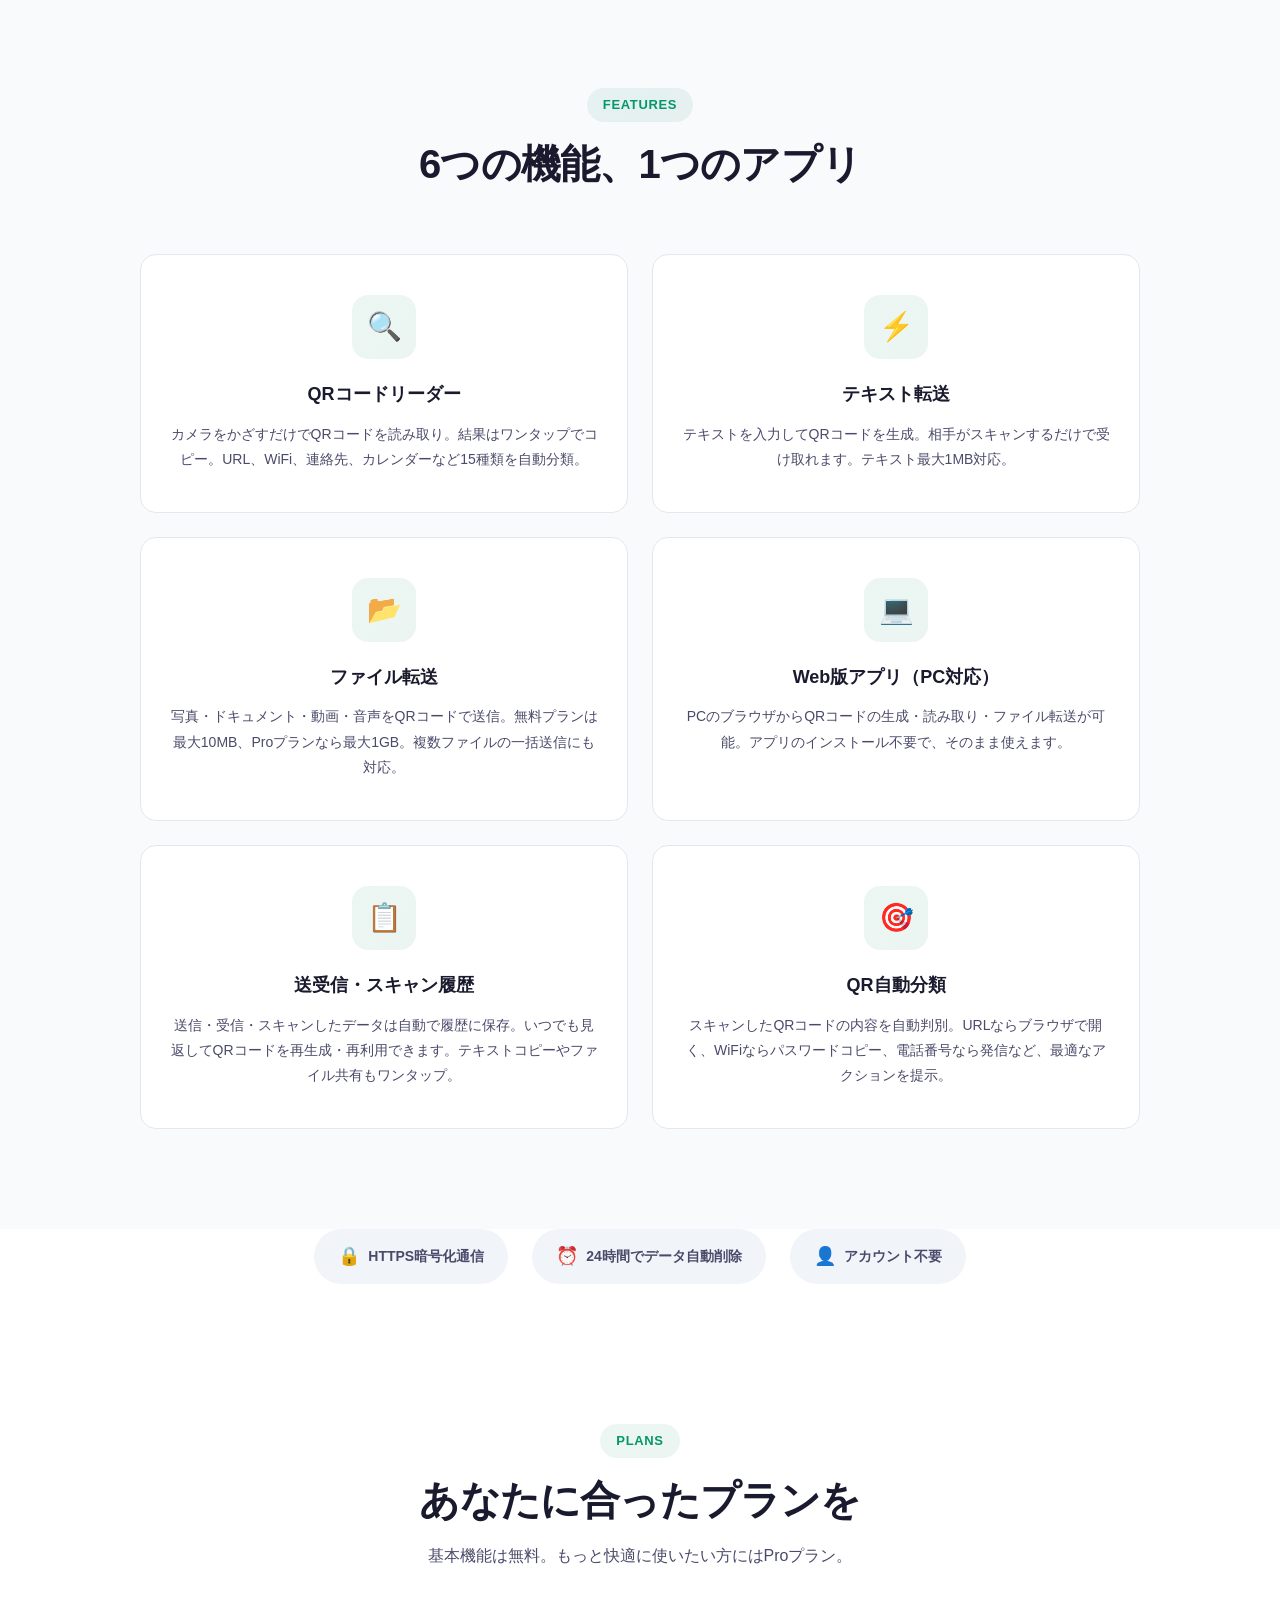
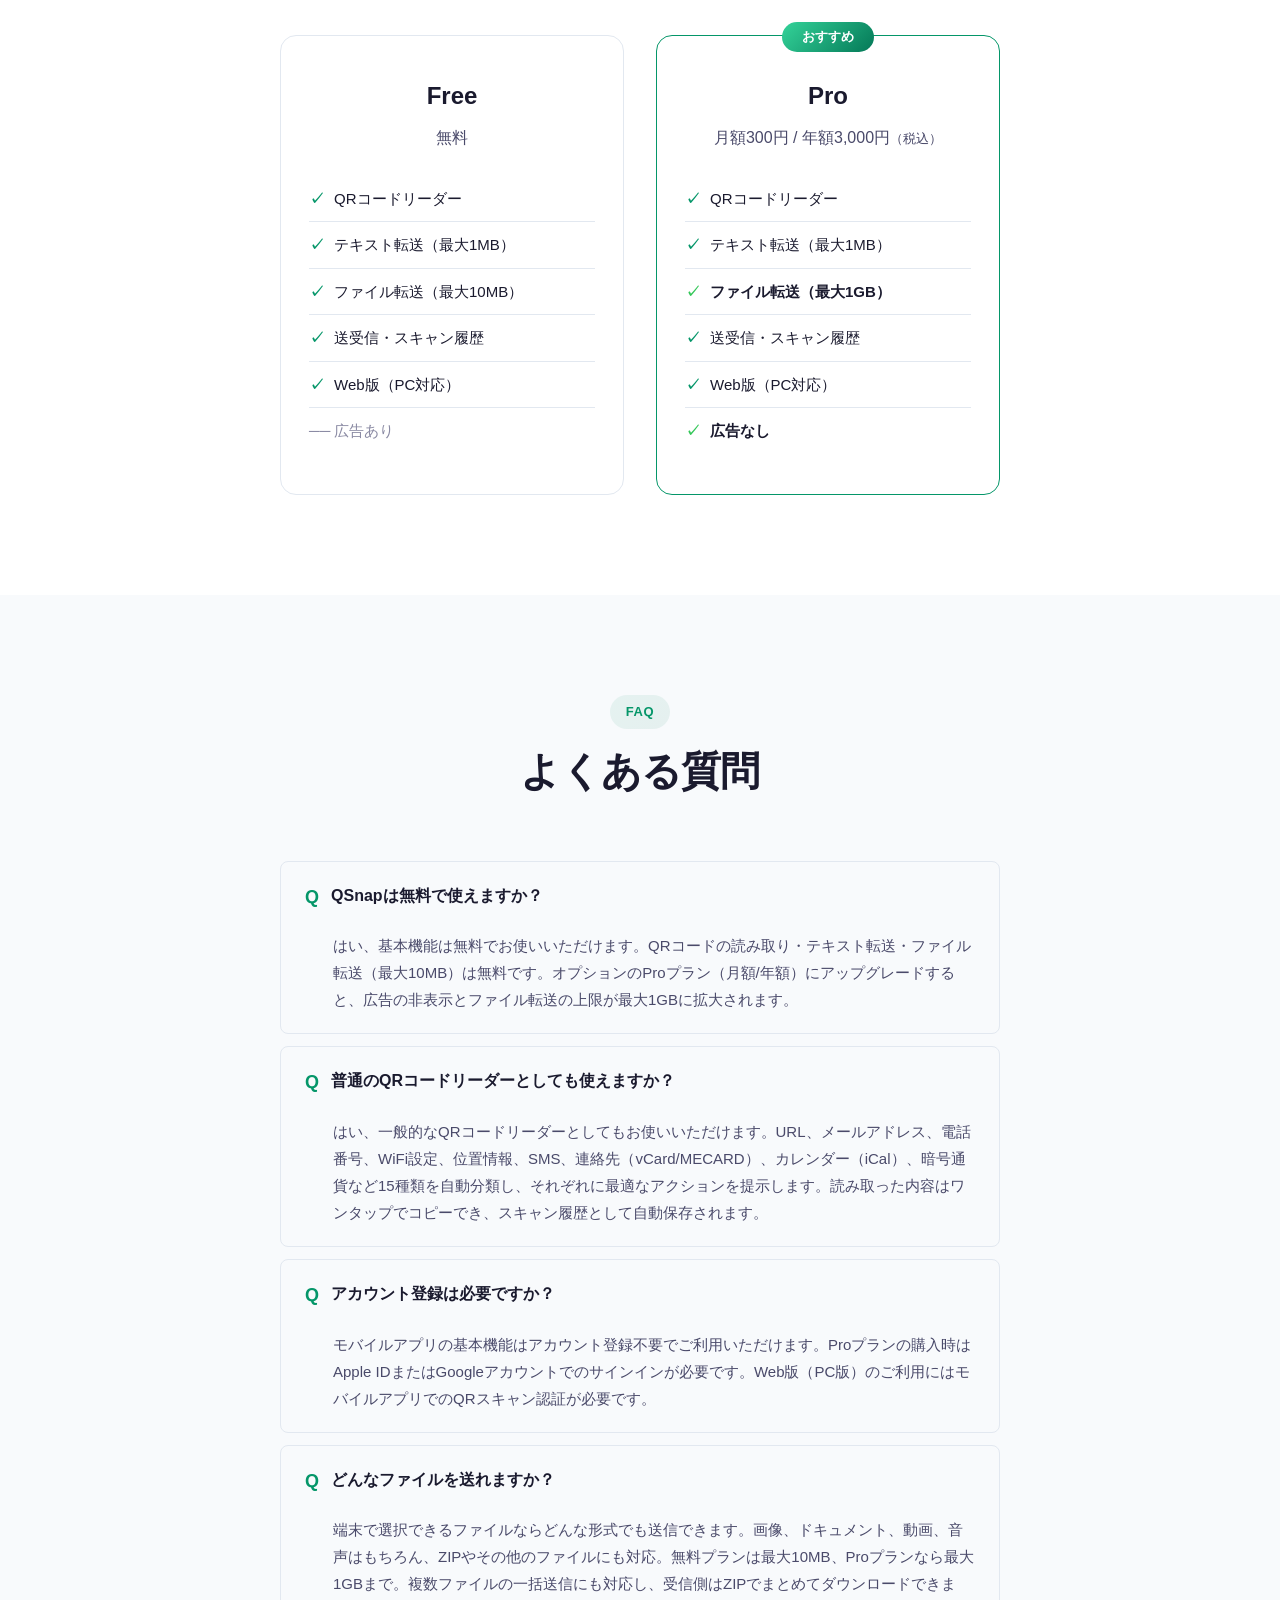
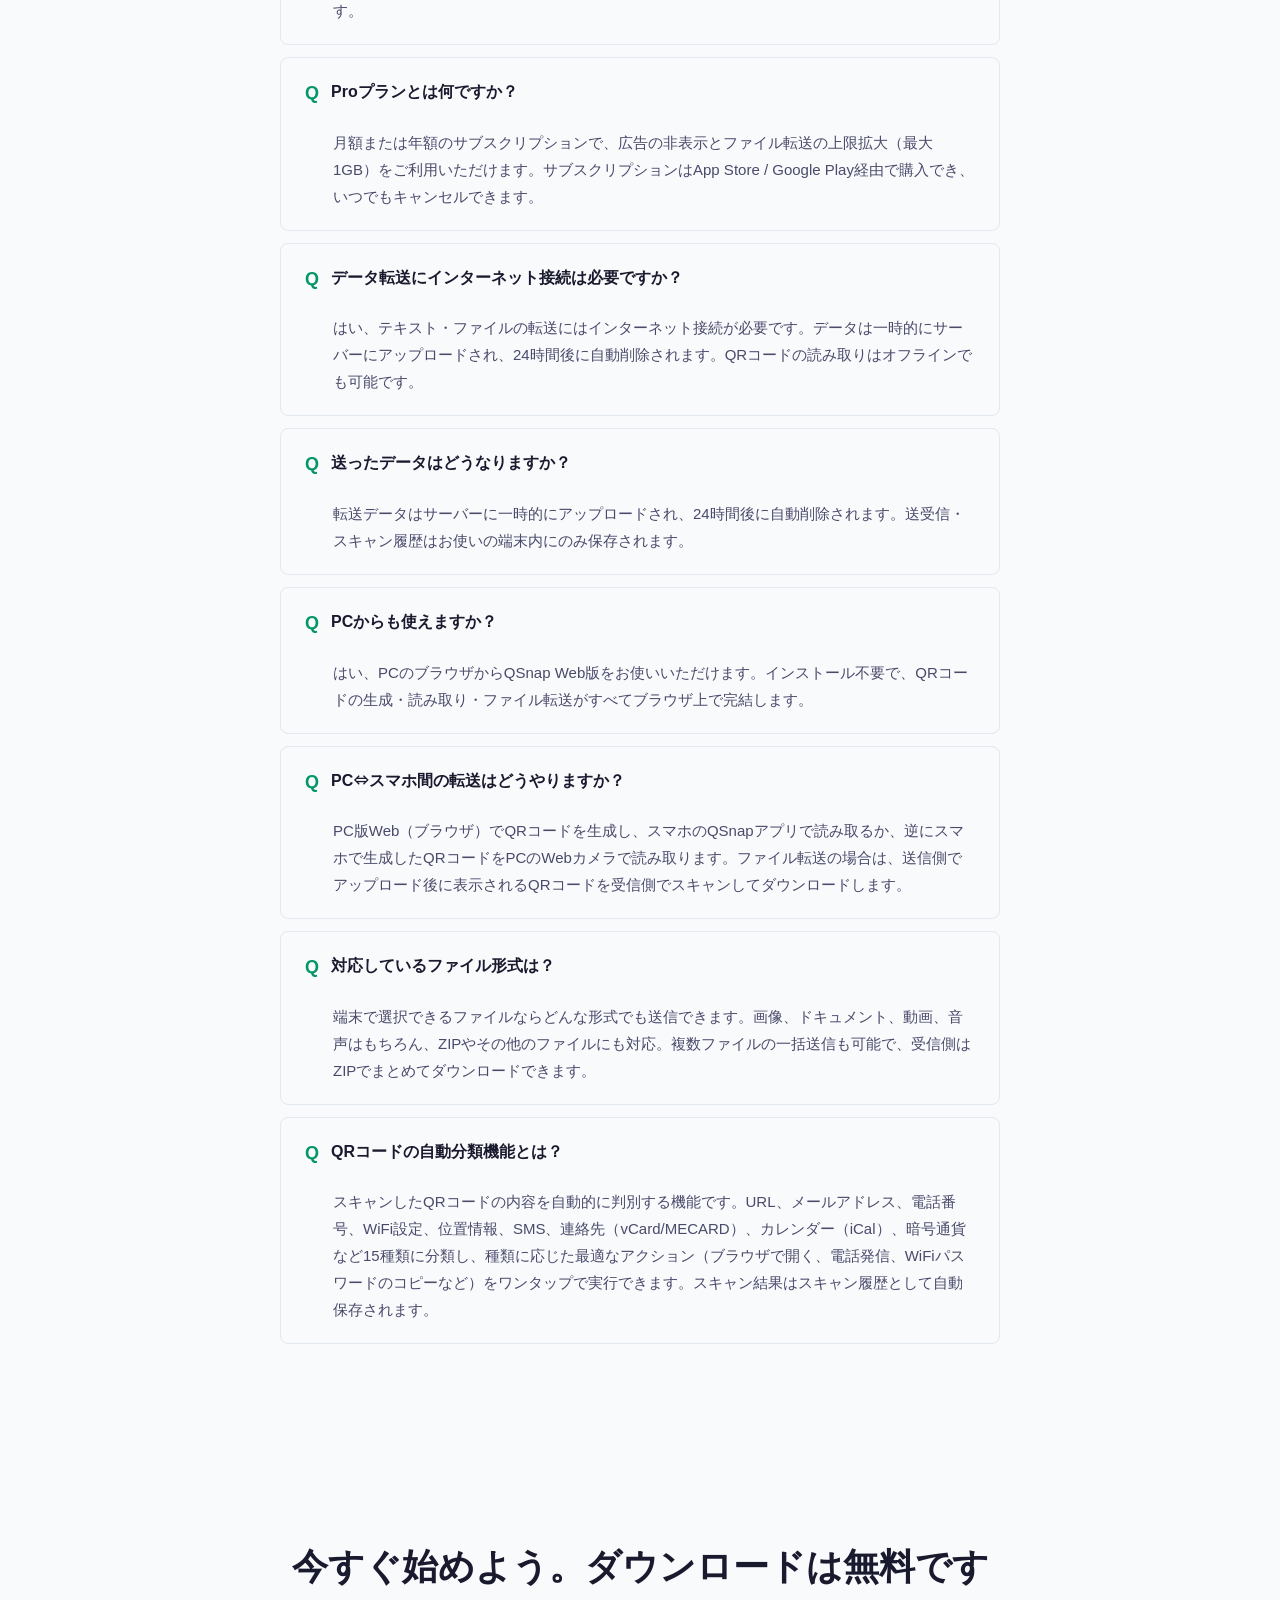
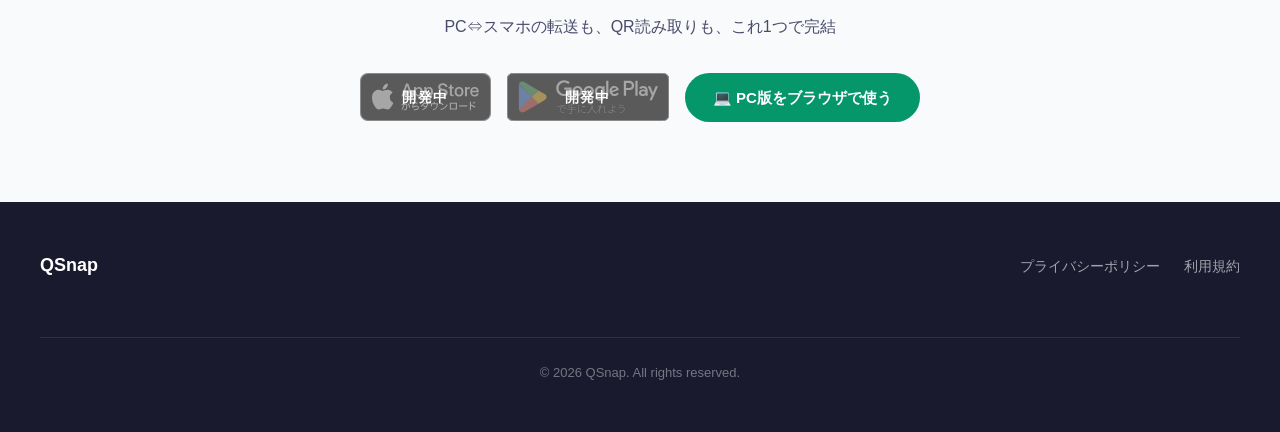
==== commit 92afc788: "update" ====
--- a/index.html
+++ b/index.html
@@ -54,11 +54,11 @@
         "featureList": [
             "PC⇔スマホ間転送（Web版対応）",
             "QRコード読み取り・スキャナー",
-            "QRコンテンツ自動分類（URL・メール・電話・WiFi・位置情報・SMS・連絡先・カレンダー・テキストの9種対応）",
+            "QRコンテンツ自動分類（URL・メール・電話・WiFi・位置情報・SMS・連絡先・カレンダーなど15種対応）",
             "テキストからQRコード生成",
             "テキスト転送（最大1MB）",
             "ファイル転送（無料:最大10MB / Pro:最大1GB）",
-            "送受信履歴管理",
+            "送受信・スキャン履歴管理",
             "ダークモード対応",
             "日本語・英語対応",
             "アカウント不要で利用開始・基本無料"
@@ -122,7 +122,7 @@
                 "name": "普通のQRコードリーダーとしても使えますか？",
                 "acceptedAnswer": {
                     "@type": "Answer",
-                    "text": "はい、一般的なQRコードリーダーとしてもお使いいただけます。URL、メールアドレス、電話番号、WiFi設定、位置情報、SMS、連絡先（vCard）、カレンダー（iCal）、テキストの9種類を自動分類し、それぞれに最適なアクション（ブラウザで開く、電話発信、パスワードコピーなど）を提示します。"
+                    "text": "はい、一般的なQRコードリーダーとしてもお使いいただけます。URL、メールアドレス、電話番号、WiFi設定、位置情報、SMS、連絡先（vCard/MECARD）、カレンダー（iCal）、暗号通貨、UPI、FTP、OTP、ストアリンク、テキストなど15種類を自動分類し、それぞれに最適なアクション（ブラウザで開く、電話発信、パスワードコピーなど）を提示します。スキャン結果は自動的にスキャン履歴に保存されます。"
                 }
             },
             {
@@ -154,7 +154,7 @@
                 "name": "送ったデータはどうなりますか？",
                 "acceptedAnswer": {
                     "@type": "Answer",
-                    "text": "転送データはサーバーに一時的にアップロードされ、24時間後に自動削除されます。送受信履歴はお使いの端末内にのみ保存されます。"
+                    "text": "転送データはサーバーに一時的にアップロードされ、24時間後に自動削除されます。送受信・スキャン履歴はお使いの端末内にのみ保存されます。"
                 }
             },
             {
@@ -186,7 +186,7 @@
                 "name": "QRコードの自動分類機能とは？",
                 "acceptedAnswer": {
                     "@type": "Answer",
-                    "text": "スキャンしたQRコードの内容を自動的に判別する機能です。URL、メールアドレス、電話番号、WiFi設定、位置情報、SMS、連絡先（vCard）、カレンダー（iCal）、テキストの9種類に分類し、種類に応じた最適なアクション（ブラウザで開く、電話発信、WiFiパスワードのコピーなど）をワンタップで実行できます。"
+                    "text": "スキャンしたQRコードの内容を自動的に判別する機能です。URL、メールアドレス、電話番号、WiFi設定、位置情報、SMS、連絡先（vCard/MECARD）、カレンダー（iCal）、暗号通貨、UPI、FTP、OTP、ストアリンクなど15種類に分類し、種類に応じた最適なアクション（ブラウザで開く、電話発信、WiFiパスワードのコピーなど）をワンタップで実行できます。スキャン結果はスキャン履歴として自動保存されます。"
                 }
             }
         ]
@@ -1304,7 +1304,7 @@
                     <div class="feature-card animate-on-scroll">
                         <div class="feature-icon-wrap">&#x1F50D;</div>
                         <h3>QRコードリーダー</h3>
-                        <p>カメラをかざすだけでQRコードを読み取り。結果はワンタップでコピー。URL、メール、電話、WiFi、位置情報、SMS、連絡先、カレンダー、テキストの9種類を自動分類。</p>
+                        <p>カメラをかざすだけでQRコードを読み取り。結果はワンタップでコピー。URL、WiFi、連絡先、カレンダーなど15種類を自動分類。</p>
                     </div>
                     <div class="feature-card animate-on-scroll">
                         <div class="feature-icon-wrap">&#x26A1;</div>
@@ -1323,8 +1323,8 @@
                     </div>
                     <div class="feature-card animate-on-scroll">
                         <div class="feature-icon-wrap">&#x1F4CB;</div>
-                        <h3>送受信履歴</h3>
-                        <p>送信・受信したデータは自動で履歴に保存。いつでも見返してQRコードを再生成できます。テキストコピーやファイル共有もワンタップ。</p>
+                        <h3>送受信・スキャン履歴</h3>
+                        <p>送信・受信・スキャンしたデータは自動で履歴に保存。いつでも見返してQRコードを再生成・再利用できます。テキストコピーやファイル共有もワンタップ。</p>
                     </div>
                     <div class="feature-card animate-on-scroll">
                         <div class="feature-icon-wrap">&#x1F3AF;</div>
@@ -1372,7 +1372,7 @@
                             <li><span class="plan-check">&#x2713;</span> QRコードリーダー</li>
                             <li><span class="plan-check">&#x2713;</span> テキスト転送（最大1MB）</li>
                             <li><span class="plan-check">&#x2713;</span> ファイル転送（最大10MB）</li>
-                            <li><span class="plan-check">&#x2713;</span> 送受信履歴</li>
+                            <li><span class="plan-check">&#x2713;</span> 送受信・スキャン履歴</li>
                             <li><span class="plan-check">&#x2713;</span> Web版（PC対応）</li>
                             <li style="color: var(--text-muted);">&#x2500;&#x2500; 広告あり</li>
                         </ul>
@@ -1385,7 +1385,7 @@
                             <li><span class="plan-check">&#x2713;</span> QRコードリーダー</li>
                             <li><span class="plan-check">&#x2713;</span> テキスト転送（最大1MB）</li>
                             <li><span class="plan-check" style="color: var(--accent);">&#x2713;</span> <strong>ファイル転送（最大1GB）</strong></li>
-                            <li><span class="plan-check">&#x2713;</span> 送受信履歴</li>
+                            <li><span class="plan-check">&#x2713;</span> 送受信・スキャン履歴</li>
                             <li><span class="plan-check">&#x2713;</span> Web版（PC対応）</li>
                             <li><span class="plan-check" style="color: var(--accent);">&#x2713;</span> <strong>広告なし</strong></li>
                         </ul>
@@ -1419,7 +1419,7 @@
                             <span>普通のQRコードリーダーとしても使えますか？</span>
                         </div>
                         <div class="faq-answer">
-                            はい、一般的なQRコードリーダーとしてもお使いいただけます。URL、メールアドレス、電話番号、WiFi設定、位置情報、SMS、連絡先（vCard）、カレンダー（iCal）、テキストの9種類を自動分類し、それぞれに最適なアクションを提示します。読み取った内容はワンタップでコピーできます。
+                            はい、一般的なQRコードリーダーとしてもお使いいただけます。URL、メールアドレス、電話番号、WiFi設定、位置情報、SMS、連絡先（vCard/MECARD）、カレンダー（iCal）、暗号通貨など15種類を自動分類し、それぞれに最適なアクションを提示します。読み取った内容はワンタップでコピーでき、スキャン履歴として自動保存されます。
                         </div>
                     </div>
                     <div class="faq-item animate-on-scroll">
@@ -1464,7 +1464,7 @@
                             <span>送ったデータはどうなりますか？</span>
                         </div>
                         <div class="faq-answer">
-                            転送データはサーバーに一時的にアップロードされ、24時間後に自動削除されます。送受信履歴はお使いの端末内にのみ保存されます。
+                            転送データはサーバーに一時的にアップロードされ、24時間後に自動削除されます。送受信・スキャン履歴はお使いの端末内にのみ保存されます。
                         </div>
                     </div>
                     <div class="faq-item animate-on-scroll">
@@ -1500,7 +1500,7 @@
                             <span>QRコードの自動分類機能とは？</span>
                         </div>
                         <div class="faq-answer">
-                            スキャンしたQRコードの内容を自動的に判別する機能です。URL、メールアドレス、電話番号、WiFi設定、位置情報、SMS、連絡先（vCard）、カレンダー（iCal）、テキストの9種類に分類し、種類に応じた最適なアクション（ブラウザで開く、電話発信、WiFiパスワードのコピーなど）をワンタップで実行できます。
+                            スキャンしたQRコードの内容を自動的に判別する機能です。URL、メールアドレス、電話番号、WiFi設定、位置情報、SMS、連絡先（vCard/MECARD）、カレンダー（iCal）、暗号通貨など15種類に分類し、種類に応じた最適なアクション（ブラウザで開く、電話発信、WiFiパスワードのコピーなど）をワンタップで実行できます。スキャン結果はスキャン履歴として自動保存されます。
                         </div>
                     </div>
                 </div>
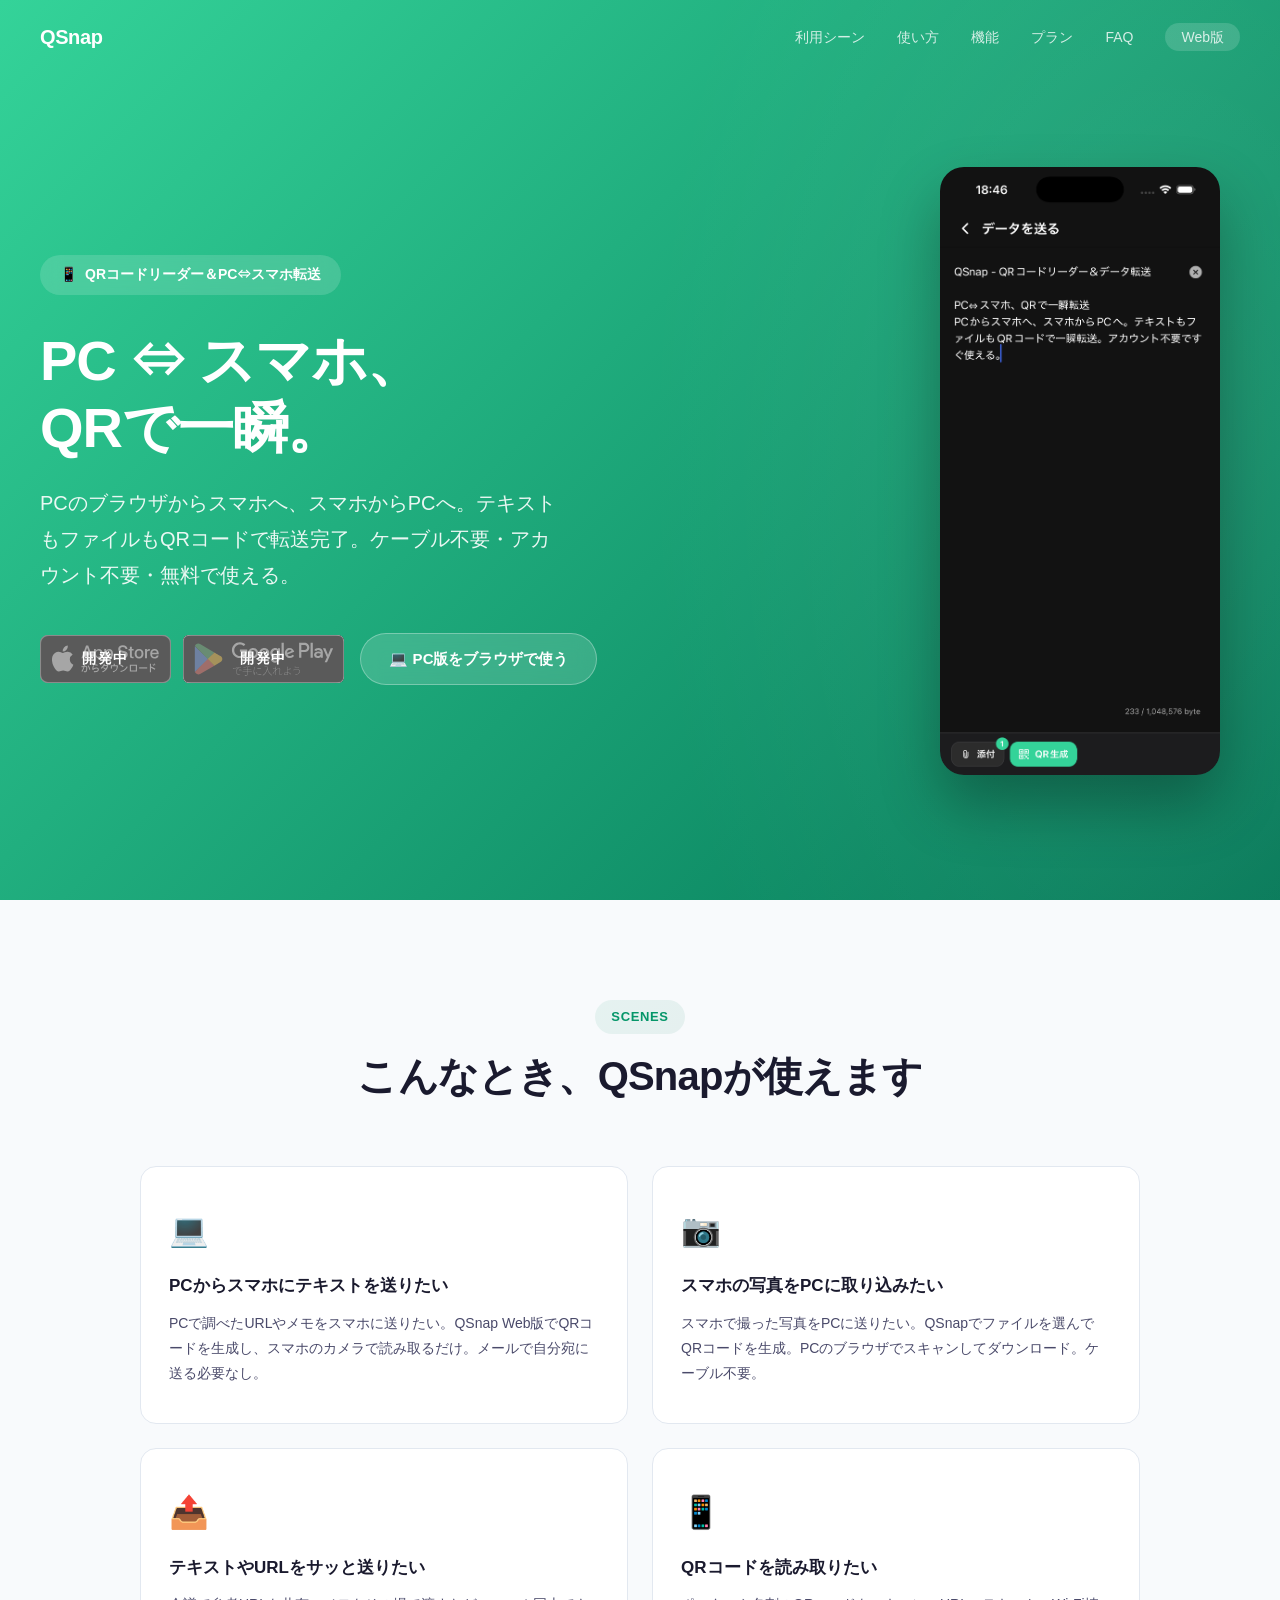
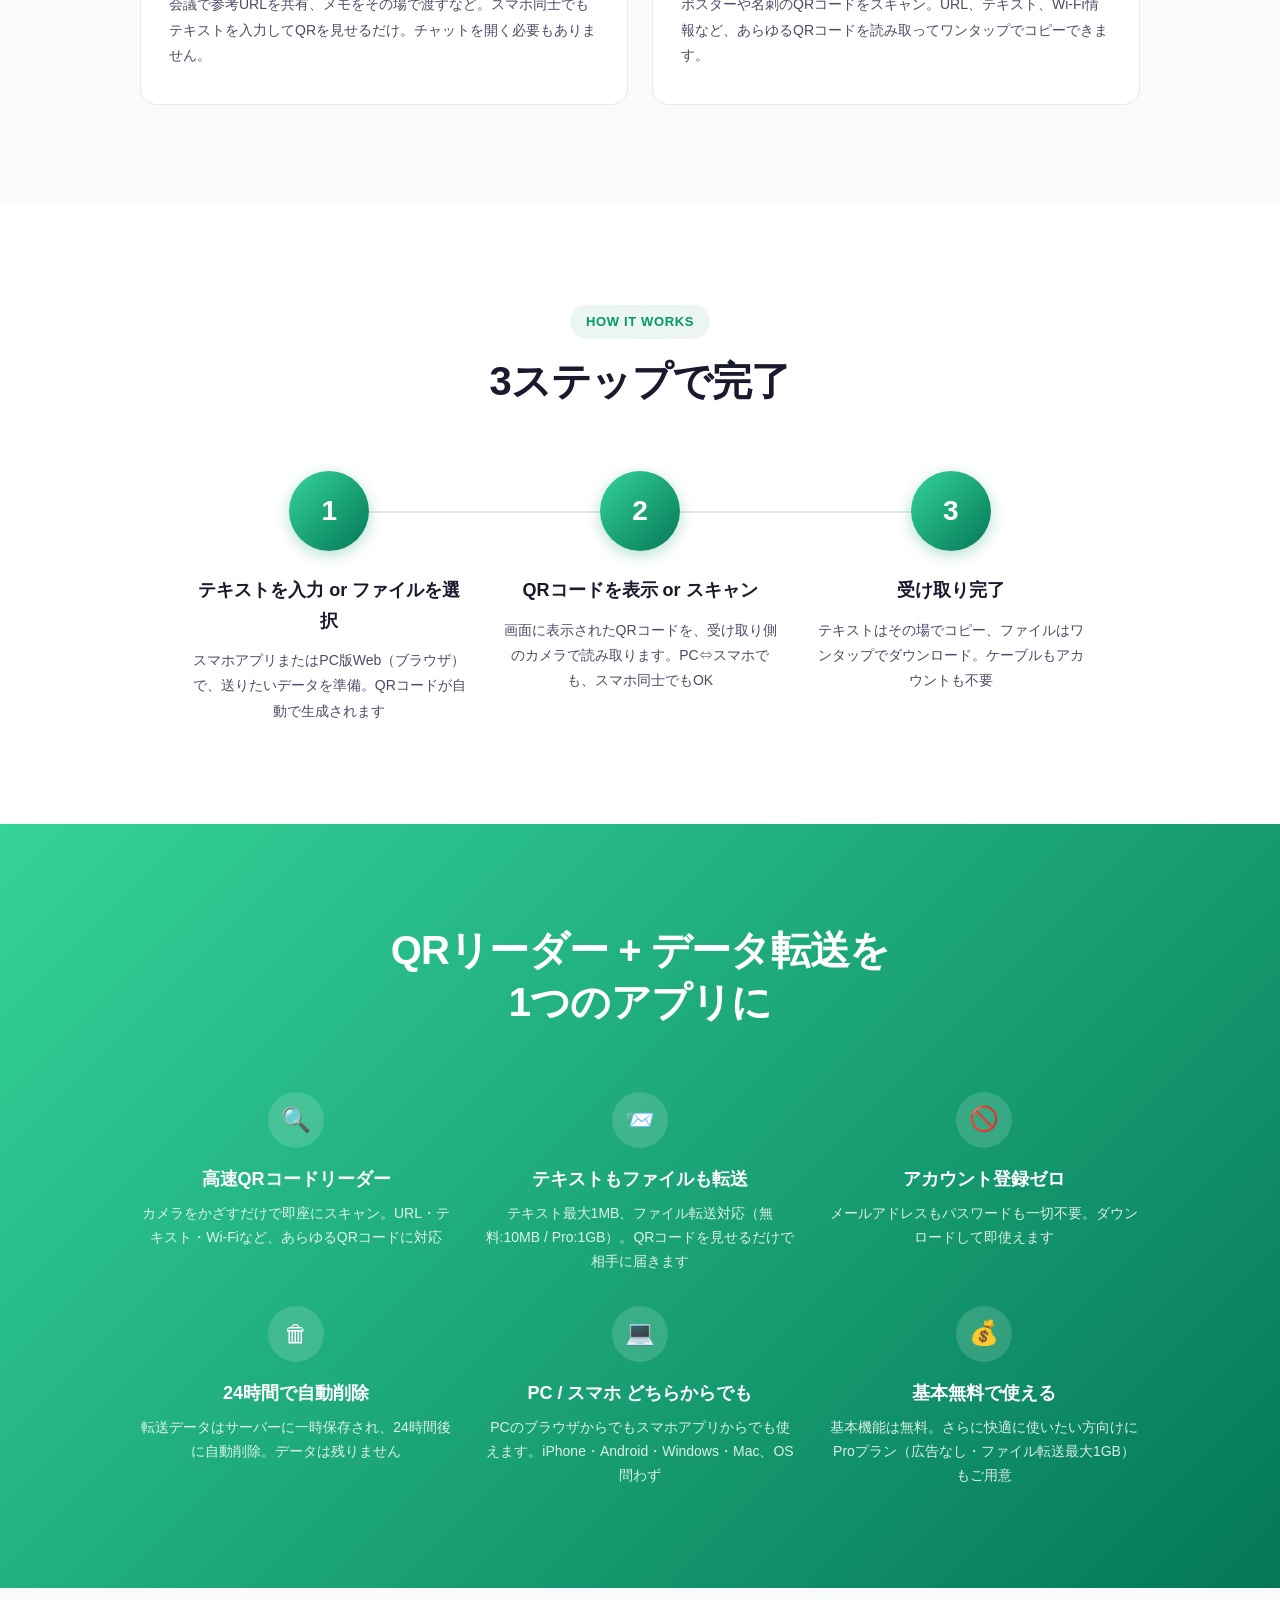
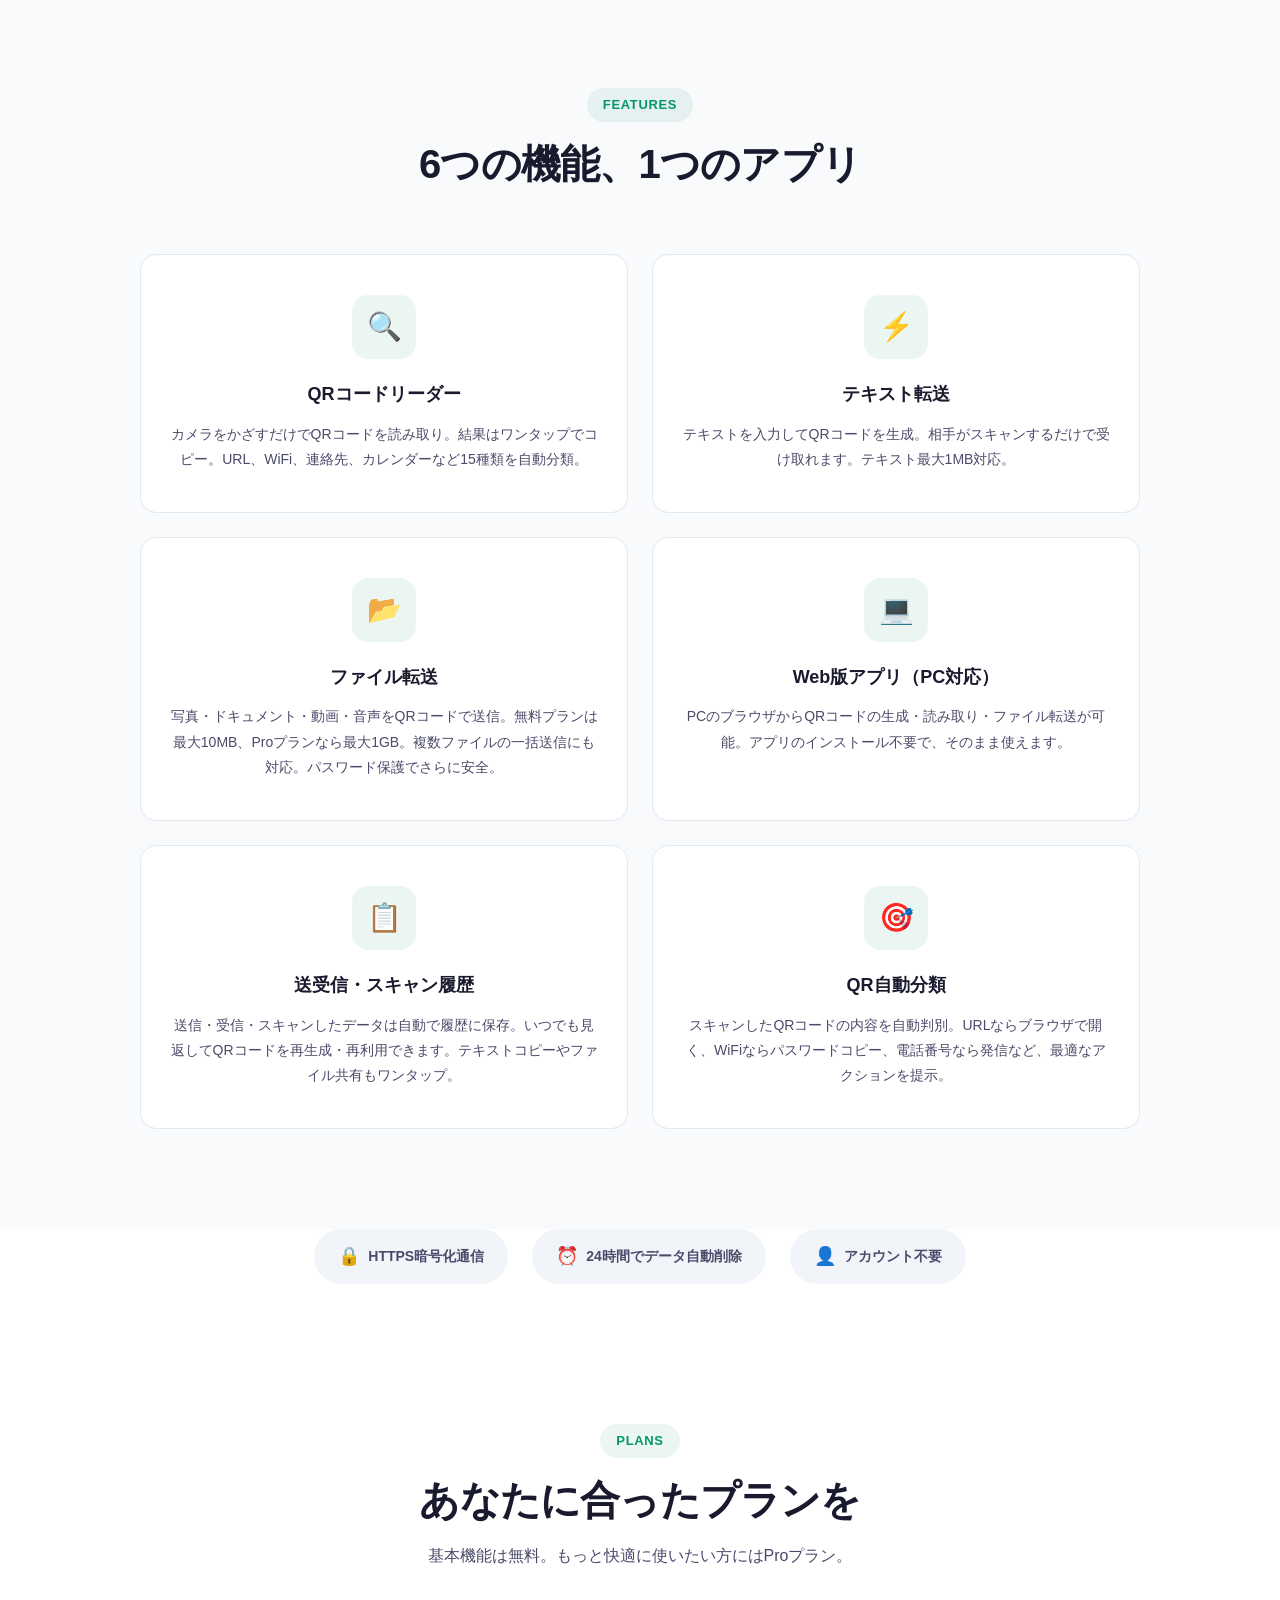
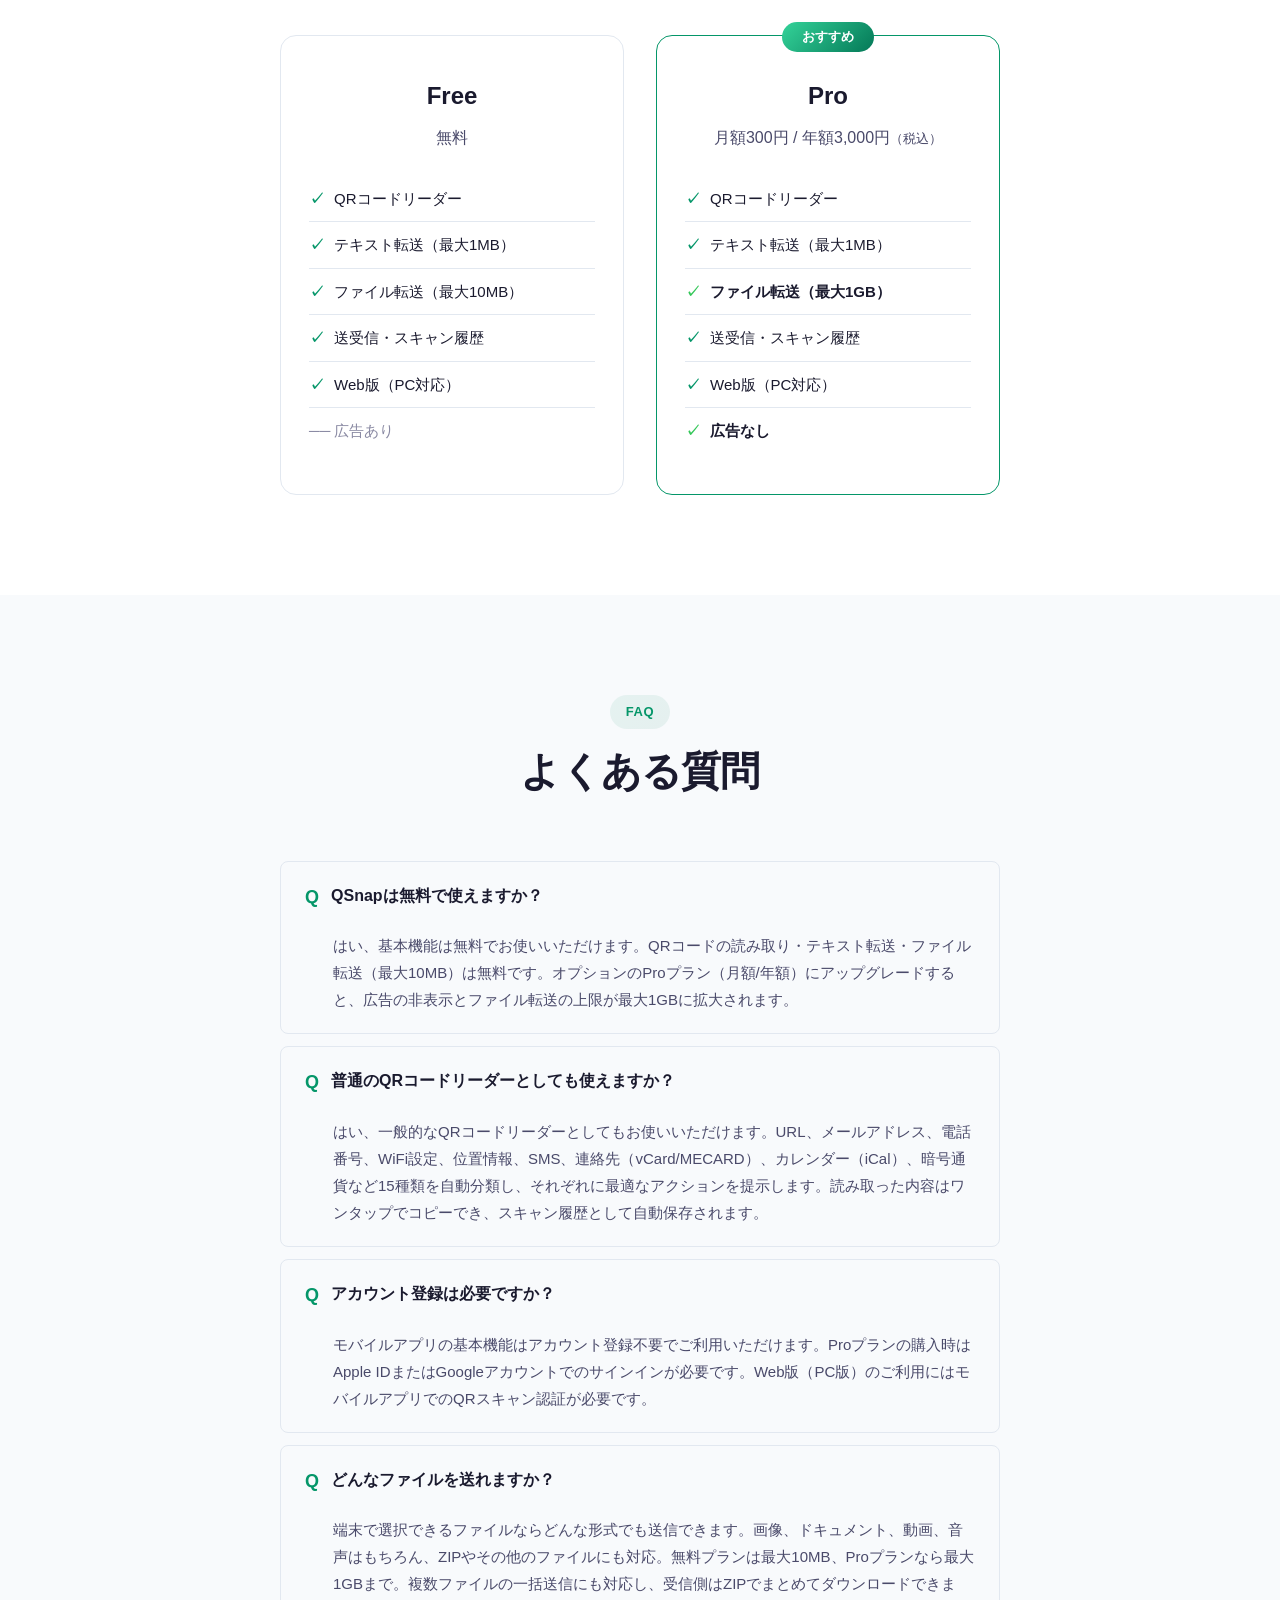
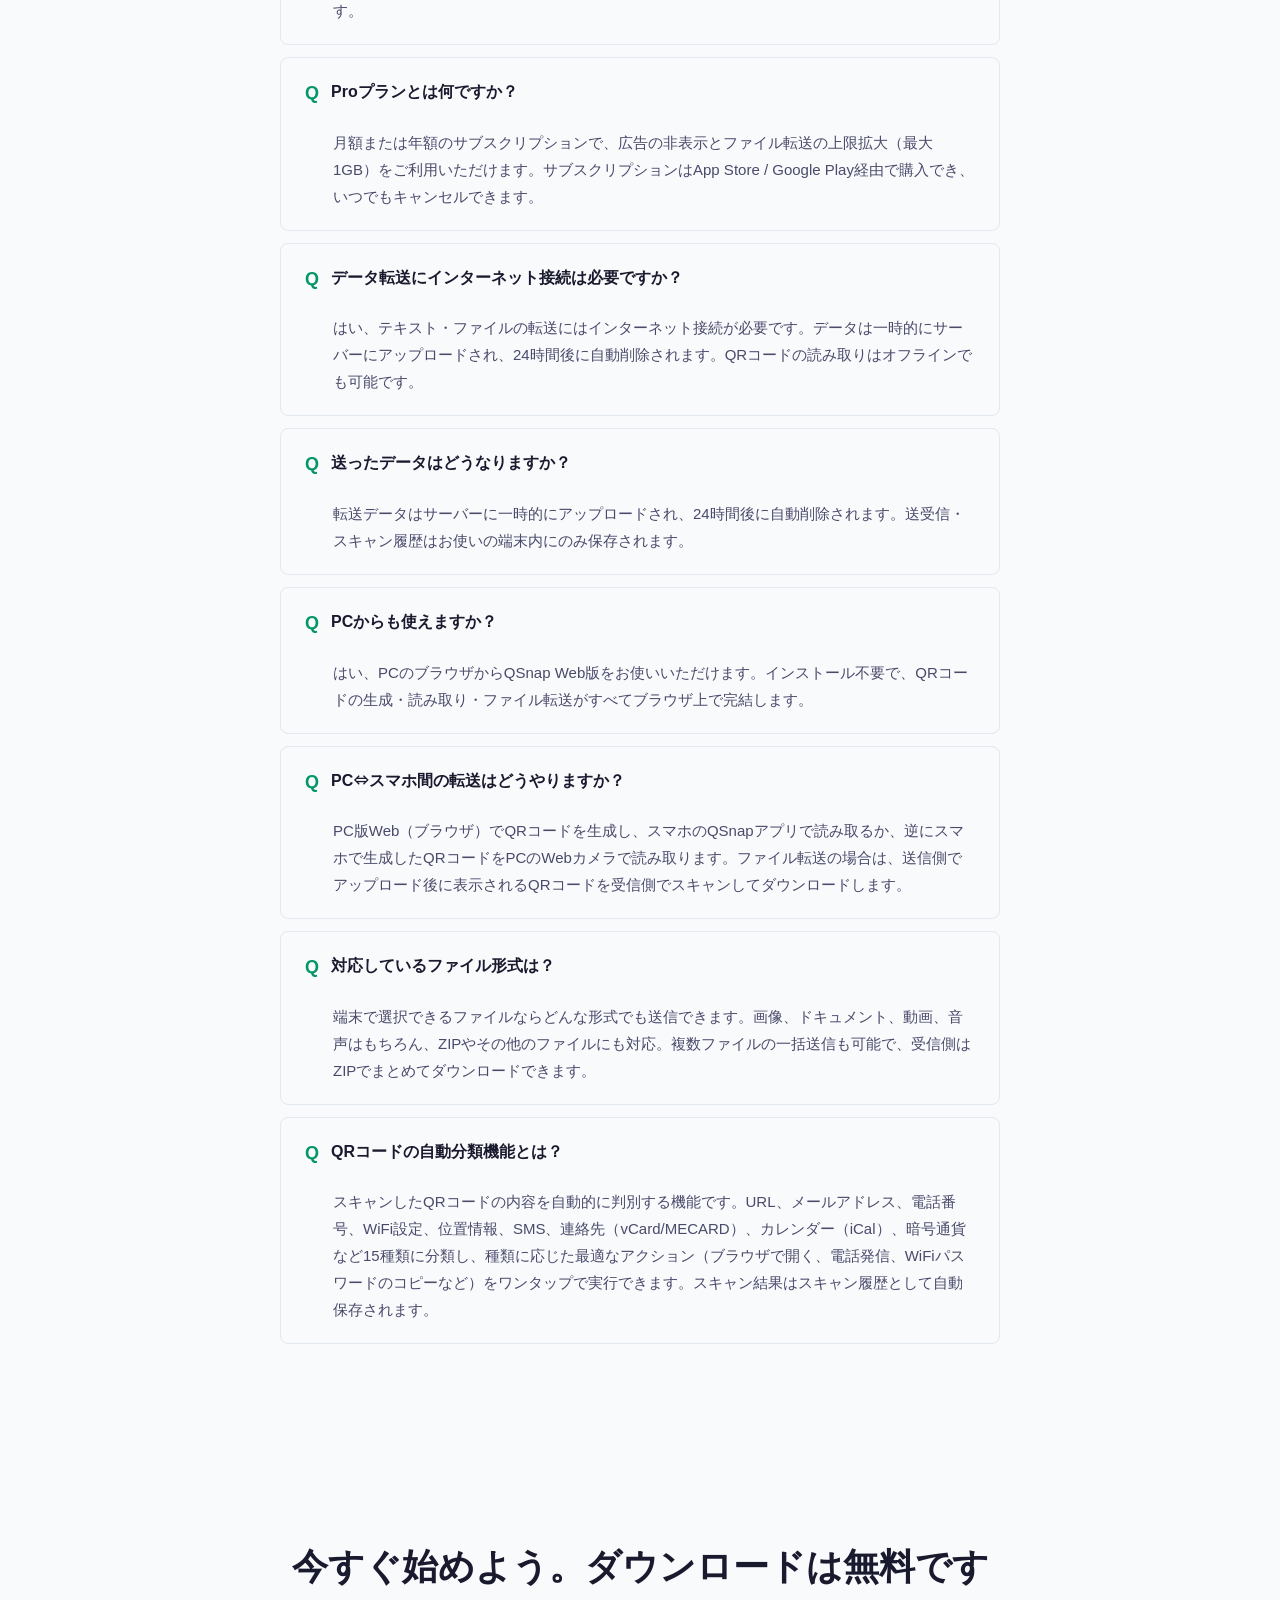
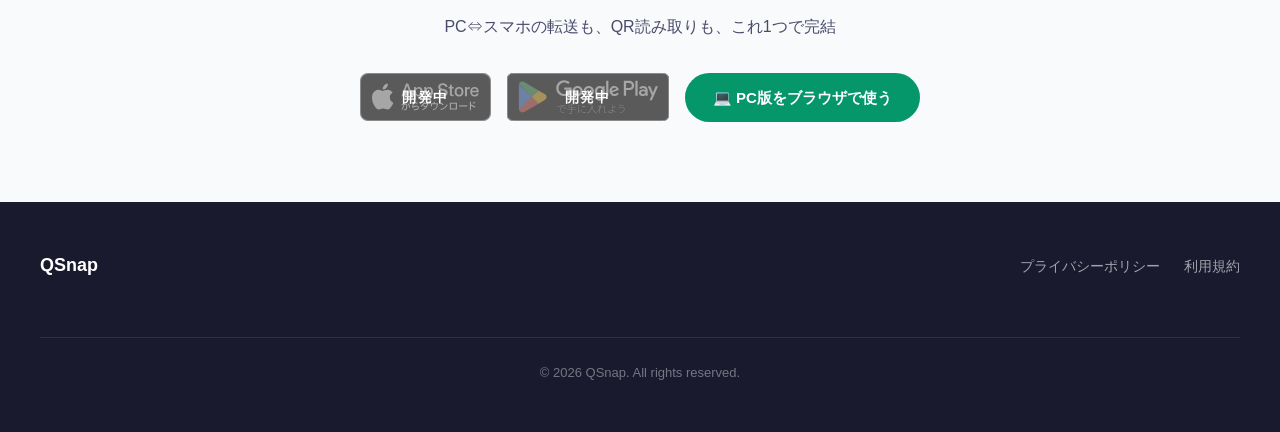
==== commit ac920a40: "update" ====
--- a/index.html
+++ b/index.html
@@ -42,7 +42,7 @@
         "@type": "SoftwareApplication",
         "name": "QSnap",
         "applicationCategory": "UtilitiesApplication",
-        "operatingSystem": "iOS 15.1+, Android 7.0+, Web (Chrome, Safari, Firefox, Edge)",
+        "operatingSystem": "iOS 16.0+, Android 7.0+, Web (Chrome, Safari, Firefox, Edge)",
         "offers": {
             "@type": "Offer",
             "price": "0",
@@ -57,7 +57,7 @@
             "QRコンテンツ自動分類（URL・メール・電話・WiFi・位置情報・SMS・連絡先・カレンダーなど15種対応）",
             "テキストからQRコード生成",
             "テキスト転送（最大1MB）",
-            "ファイル転送（無料:最大10MB / Pro:最大1GB）",
+            "ファイル転送（無料:最大10MB / Pro:最大1GB、パスワード保護対応）",
             "送受信・スキャン履歴管理",
             "ダークモード対応",
             "日本語・英語対応",
@@ -1314,7 +1314,7 @@
                     <div class="feature-card animate-on-scroll">
                         <div class="feature-icon-wrap">&#x1F4C2;</div>
                         <h3>ファイル転送</h3>
-                        <p>写真・ドキュメント・動画・音声をQRコードで送信。無料プランは最大10MB、Proプランなら最大1GB。複数ファイルの一括送信にも対応。</p>
+                        <p>写真・ドキュメント・動画・音声をQRコードで送信。無料プランは最大10MB、Proプランなら最大1GB。複数ファイルの一括送信にも対応。パスワード保護でさらに安全。</p>
                     </div>
                     <div class="feature-card animate-on-scroll">
                         <div class="feature-icon-wrap">&#x1F4BB;</div>
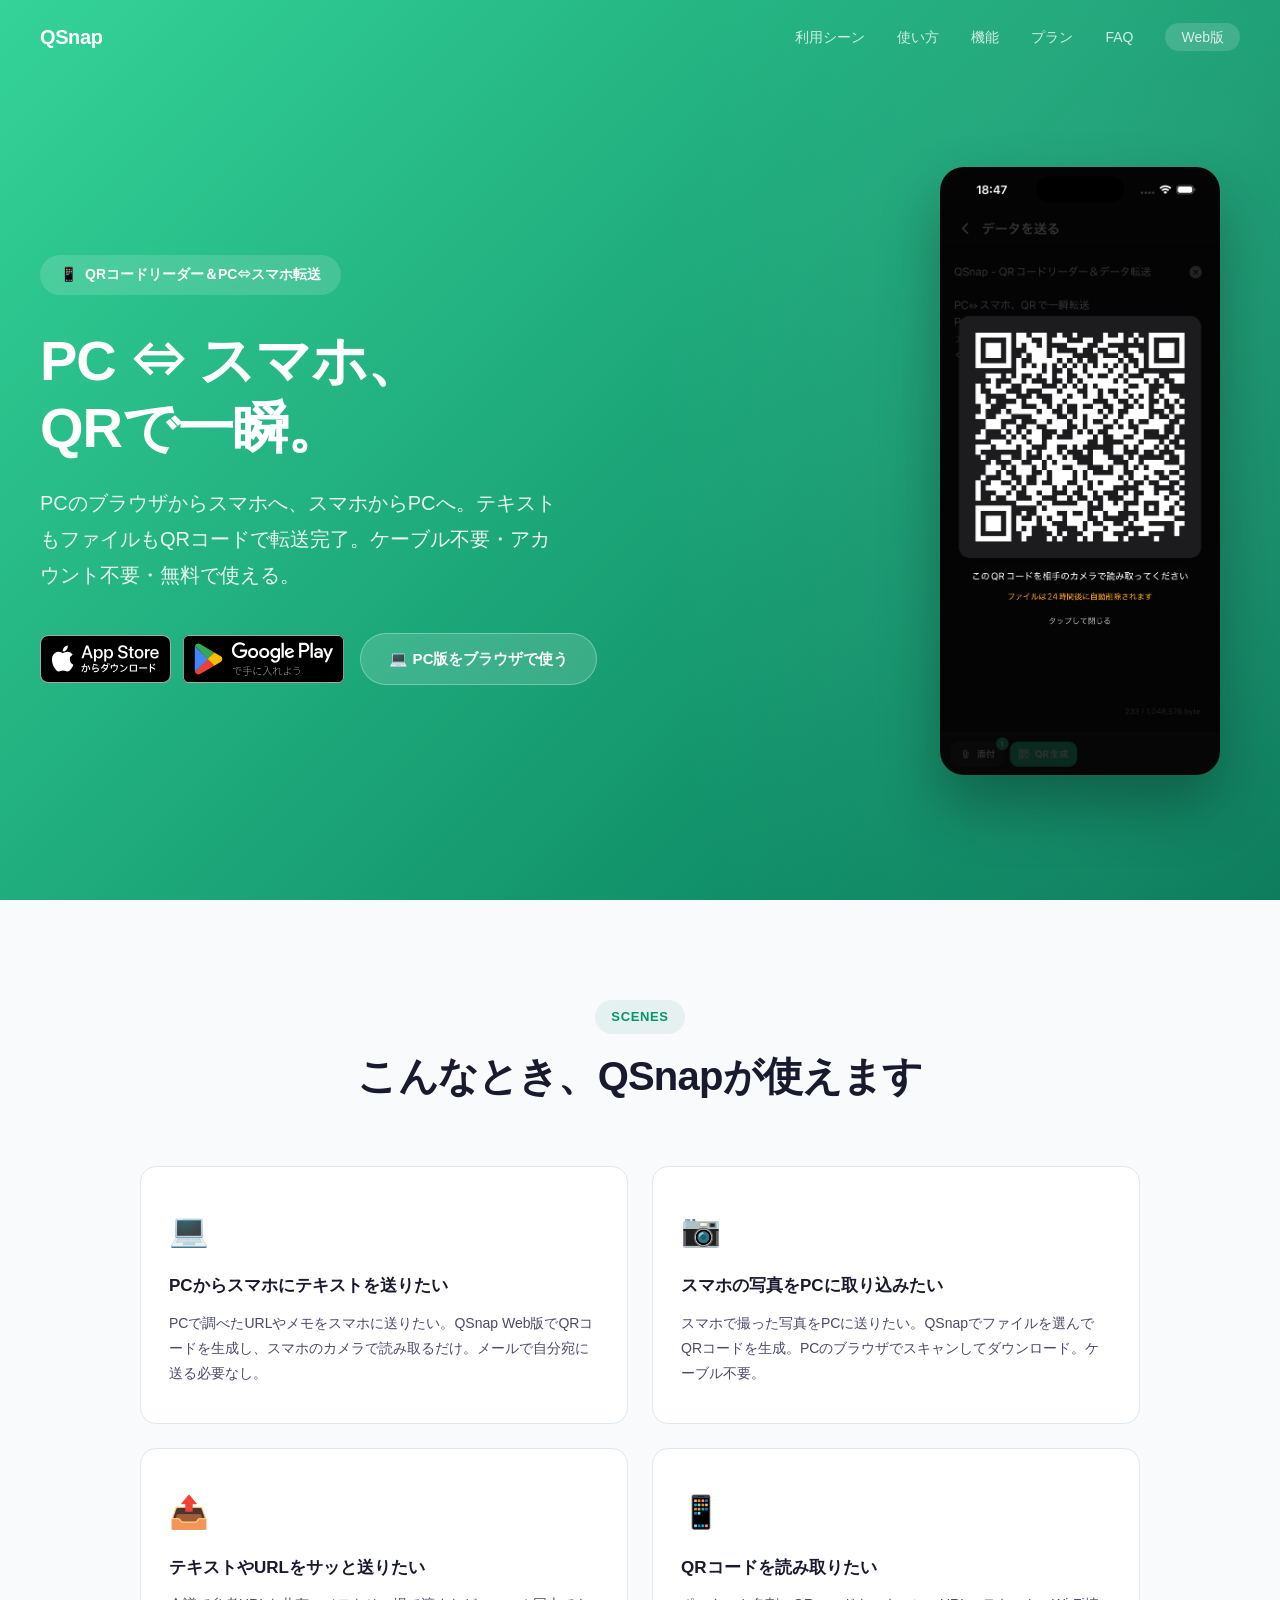
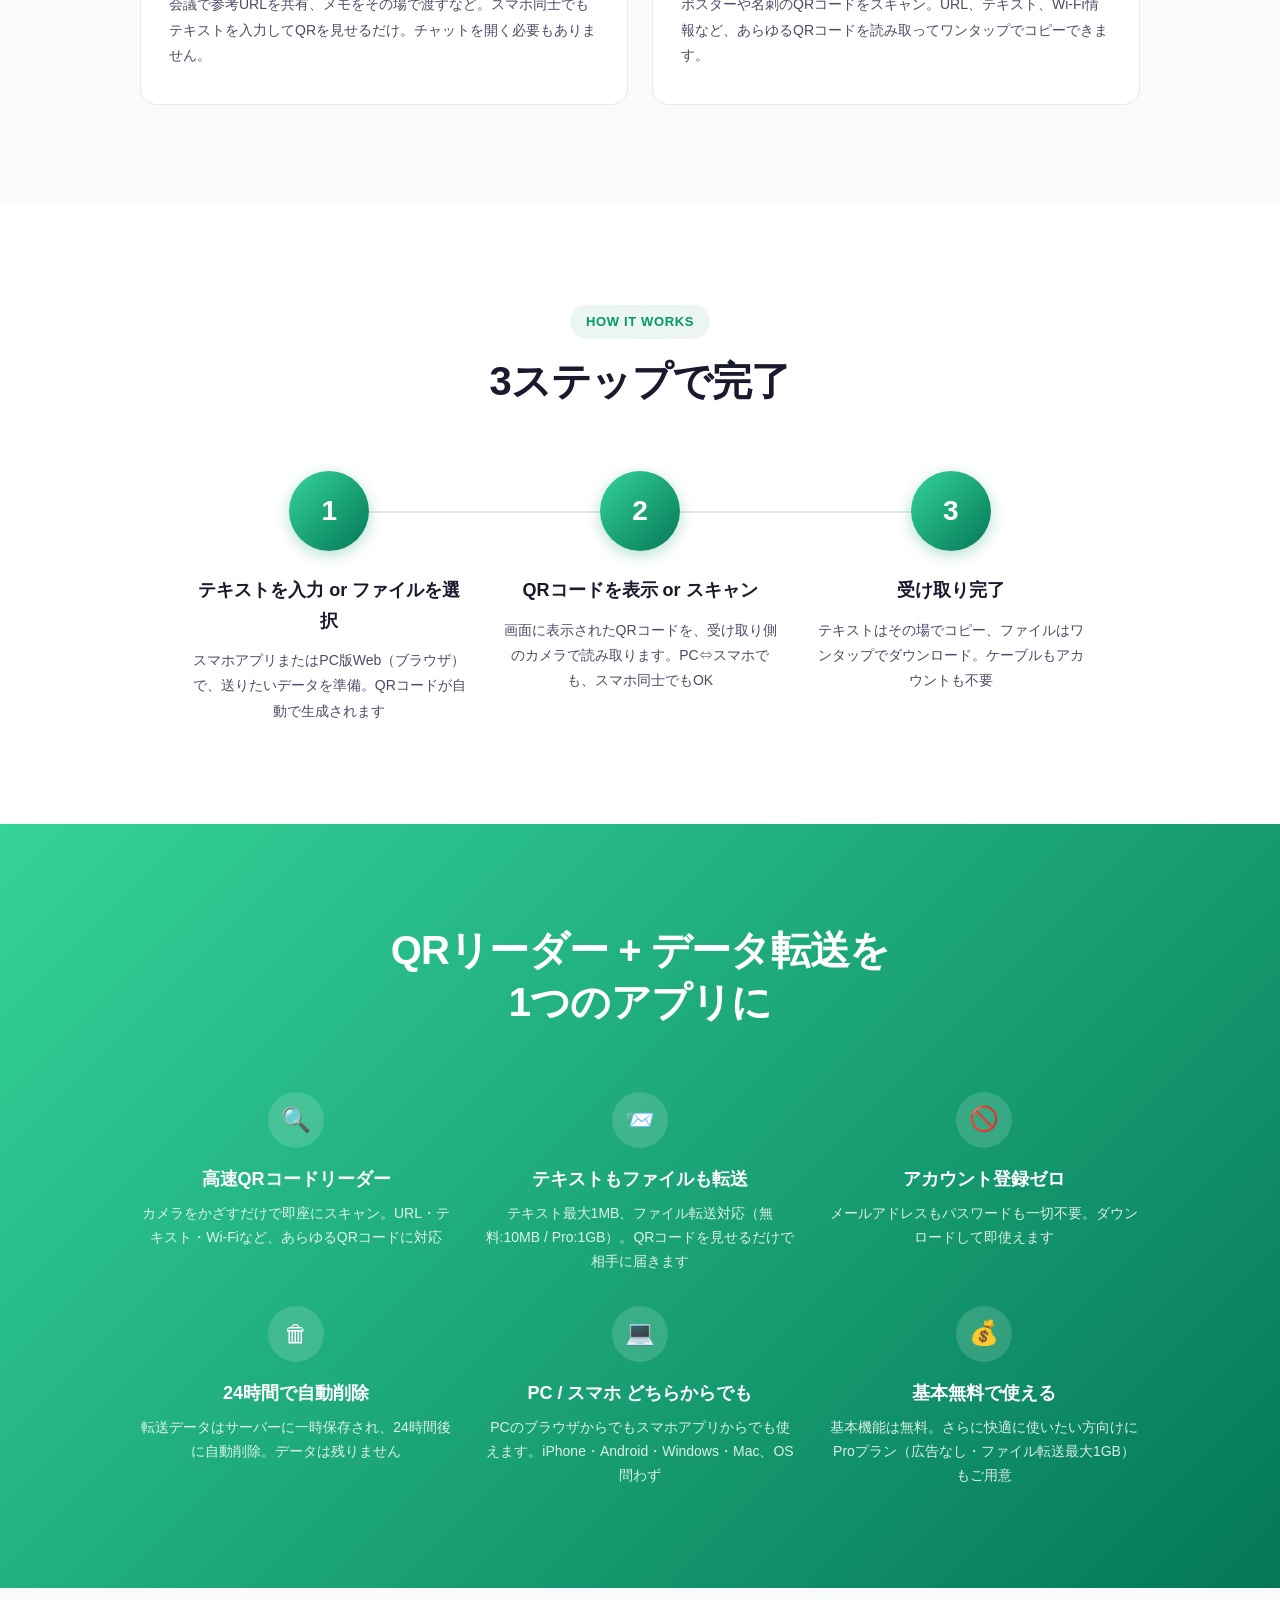
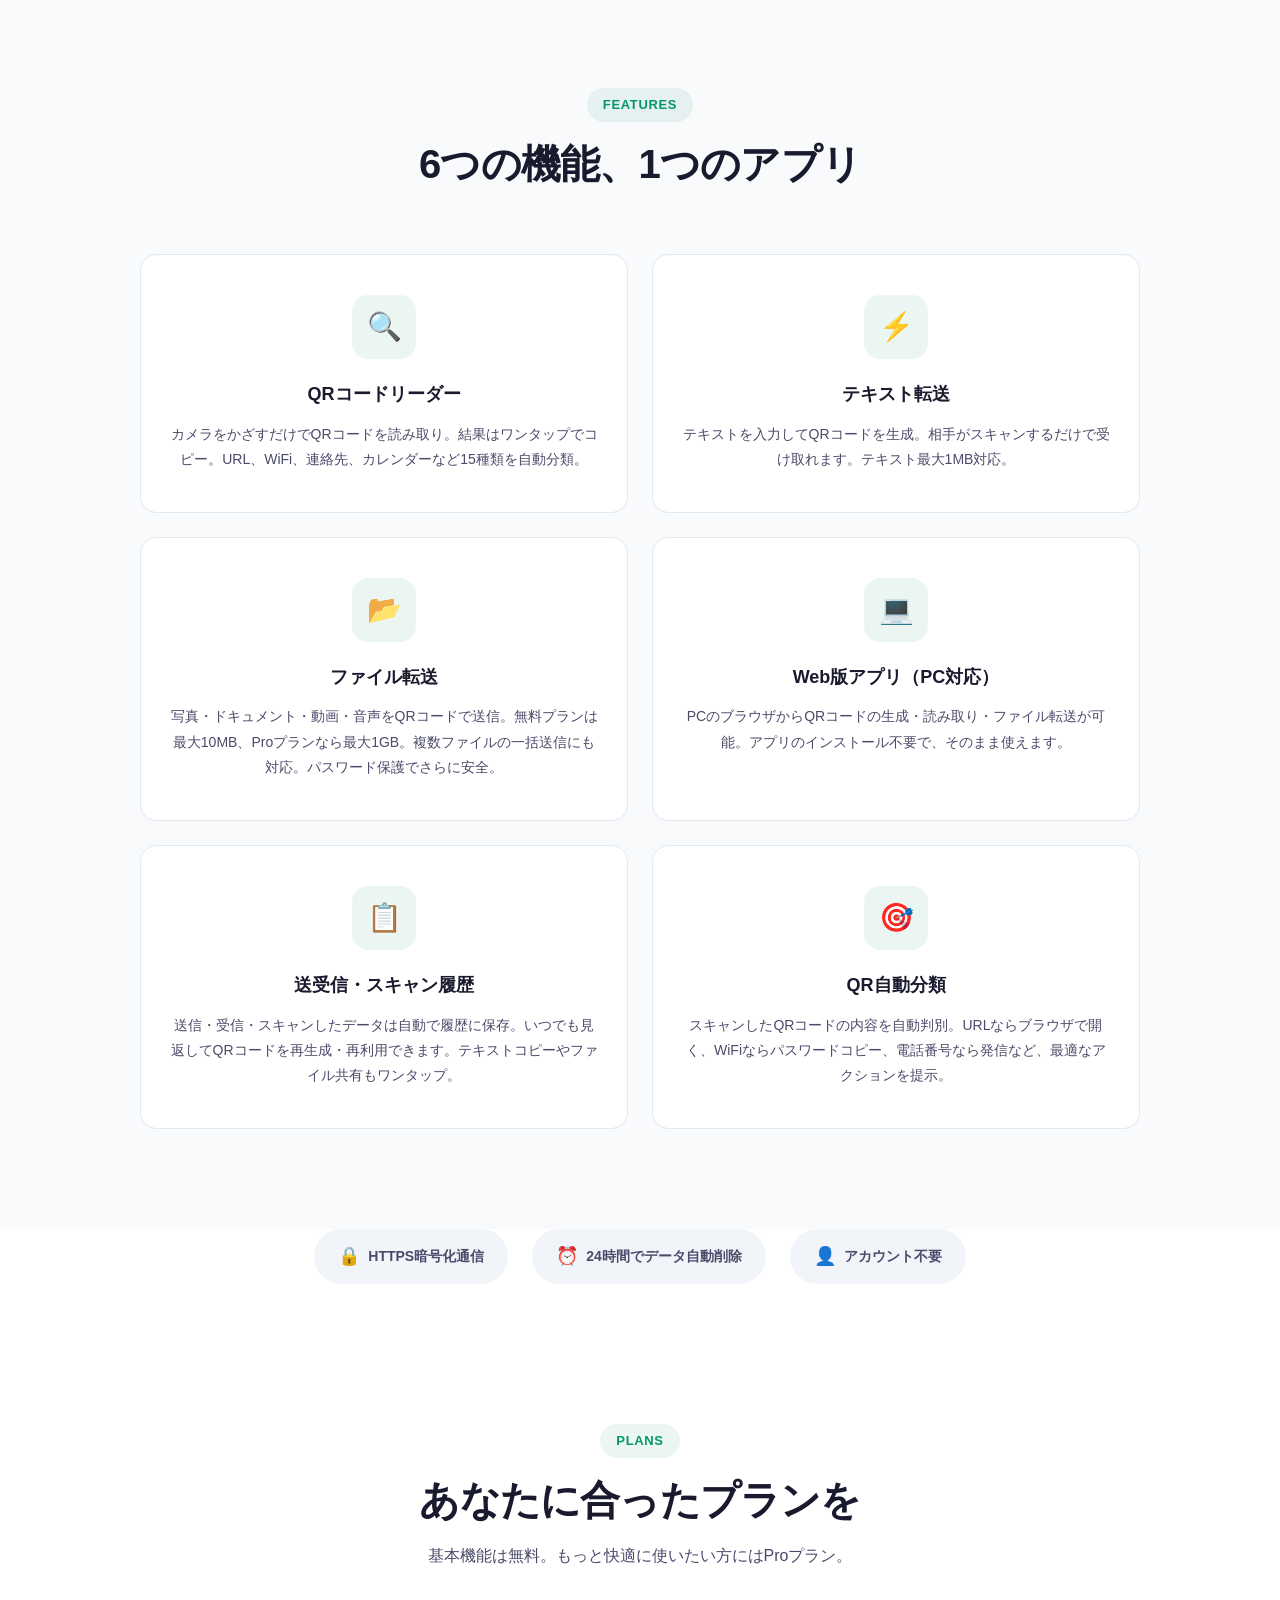
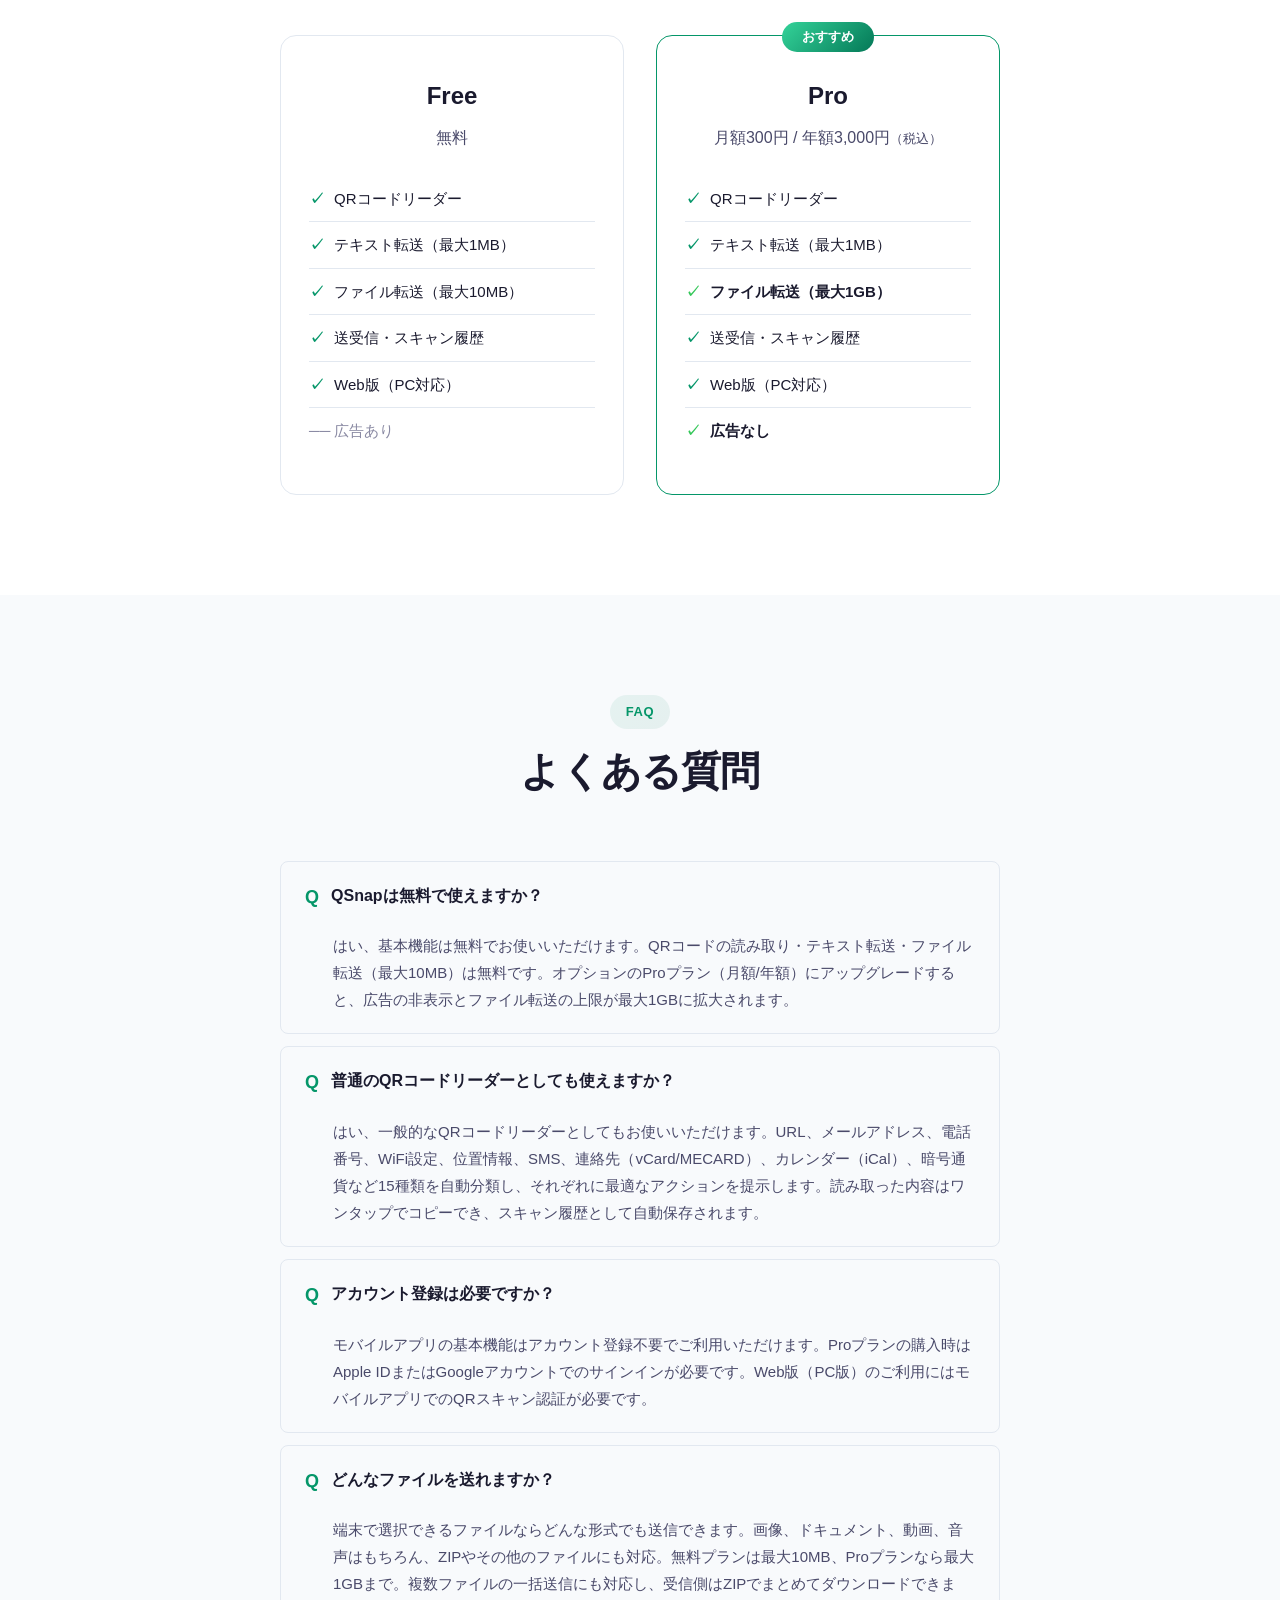
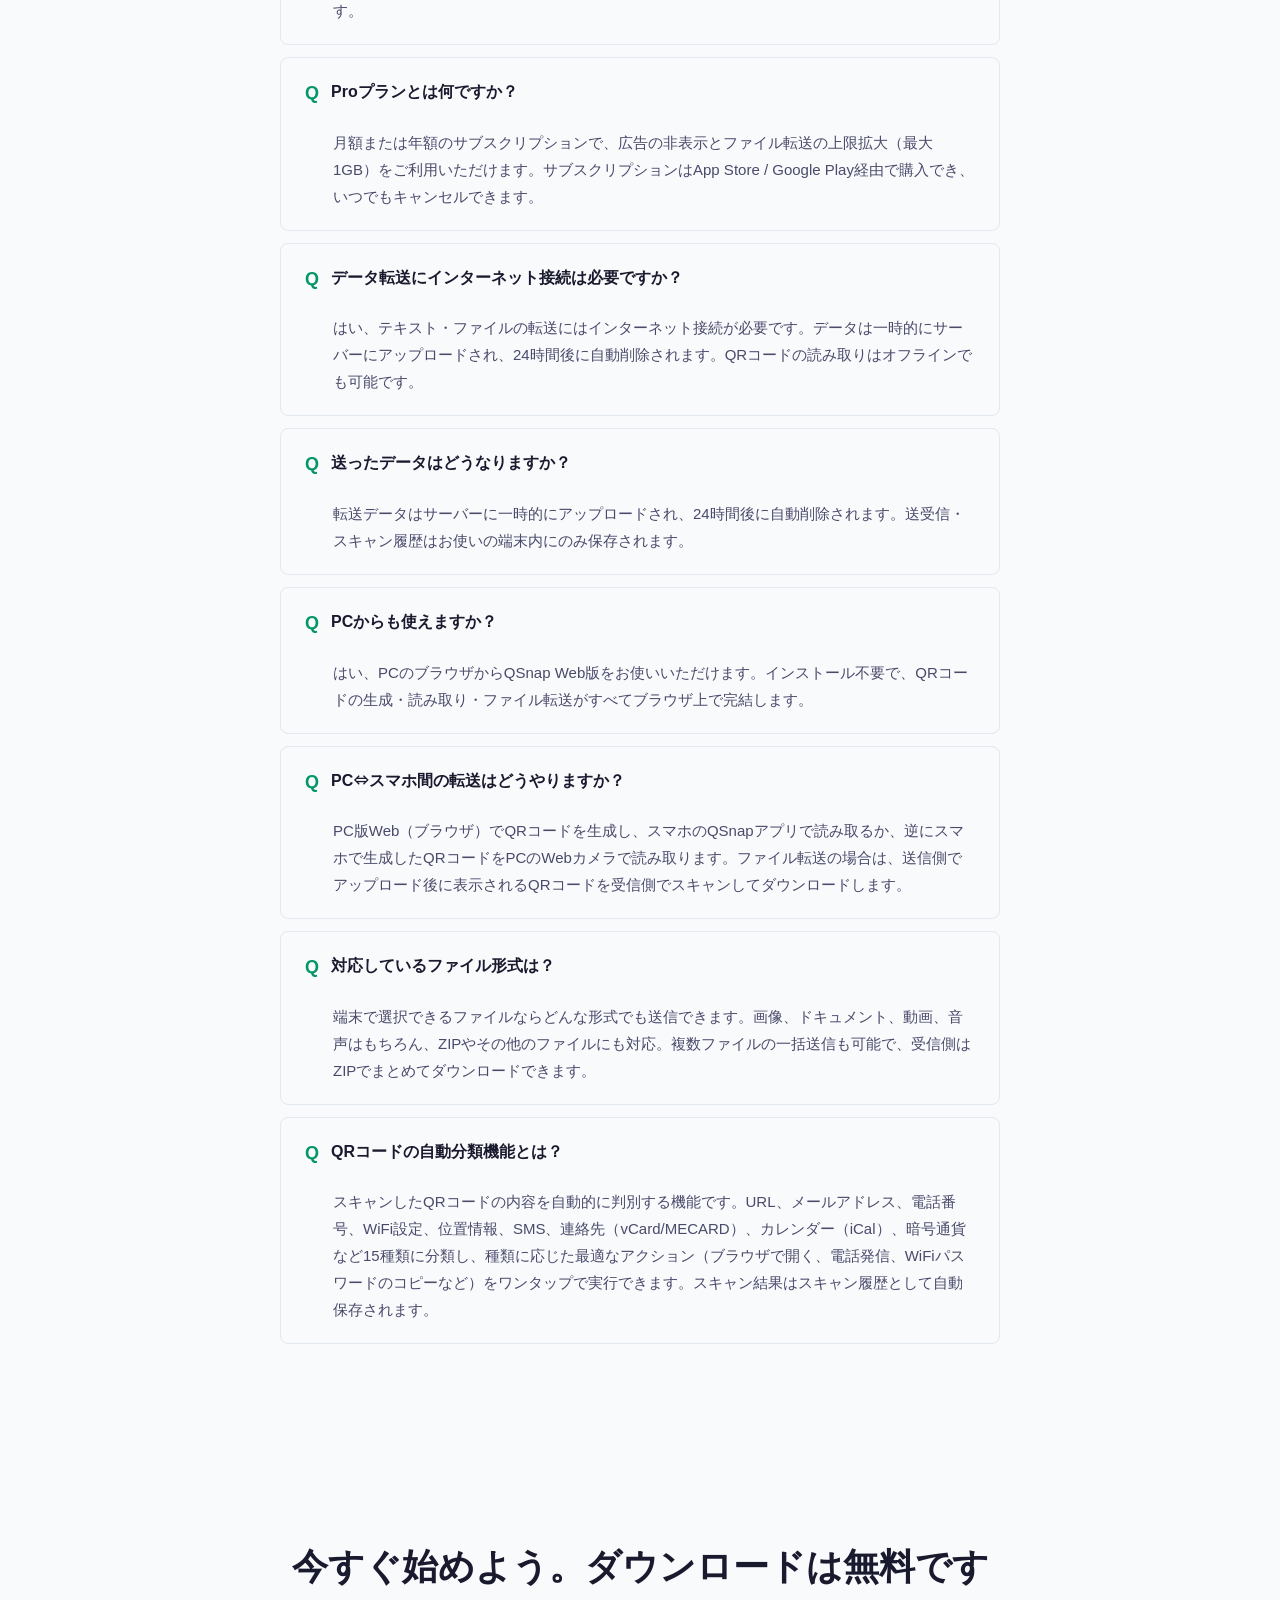
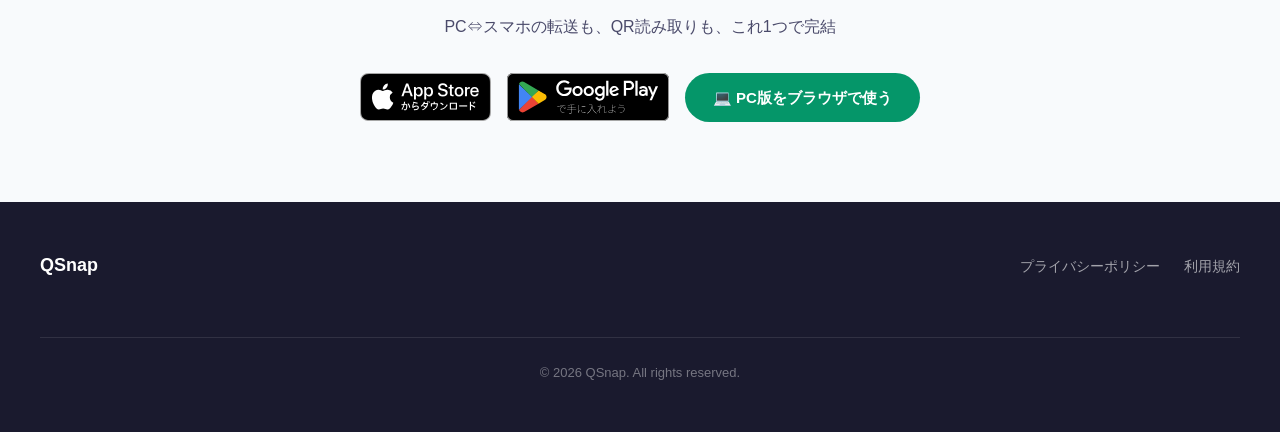
==== commit 687559e5: "update" ====
--- a/index.html
+++ b/index.html
@@ -4,6 +4,9 @@
 <head>
     <meta charset="UTF-8">
     <meta name="viewport" content="width=device-width, initial-scale=1.0">
+
+    <!-- Smart App Banner (iOS Safari) -->
+    <meta name="apple-itunes-app" content="app-id=6753971218">
 
     <!-- SEO基本メタタグ -->
     <title>QSnap - QRコードリーダー＆データ転送 | PC⇔スマホ、QRで一瞬</title>
@@ -64,7 +67,11 @@
             "アカウント不要で利用開始・基本無料"
         ],
         "inLanguage": ["ja", "en"],
-        "softwareVersion": "1.1.0"
+        "softwareVersion": "1.1.0",
+        "installUrl": [
+            "https://apps.apple.com/app/id6753971218",
+            "https://play.google.com/store/apps/details?id=com.sikakou.qrmemo"
+        ]
     }
     </script>
 
@@ -1157,12 +1164,10 @@
                     <p class="hero-subtitle">PCのブラウザからスマホへ、スマホからPCへ。テキストもファイルもQRコードで転送完了。ケーブル不要・アカウント不要・無料で使える。</p>
                     <div class="hero-actions">
                         <div class="store-badges">
-                            <!-- TODO: ストアURL確定後に差し替え -->
-                            <a href="#" class="store-badge coming-soon" aria-label="App Storeでダウンロード">
+                            <a href="https://apps.apple.com/app/id6753971218" class="store-badge" aria-label="App Storeでダウンロード">
                                 <img src="image/ios-badge.svg" alt="App Storeからダウンロード" height="48">
                             </a>
-                            <!-- TODO: ストアURL確定後に差し替え -->
-                            <a href="#" class="store-badge coming-soon" aria-label="Google Playで手に入れよう">
+                            <a href="https://play.google.com/store/apps/details?id=com.sikakou.qrmemo" class="store-badge" aria-label="Google Playで手に入れよう">
                                 <img src="image/android-badge.svg" alt="Google Playで手に入れよう" height="48">
                             </a>
                         </div>
@@ -1514,12 +1519,10 @@
             <h2 class="cta-title">今すぐ始めよう。ダウンロードは無料です</h2>
             <p class="cta-desc">PC⇔スマホの転送も、QR読み取りも、これ1つで完結</p>
             <div class="cta-buttons">
-                <!-- TODO: ストアURL確定後に差し替え -->
-                <a href="#" class="store-badge coming-soon" aria-label="App Storeでダウンロード">
+                <a href="https://apps.apple.com/app/id6753971218" class="store-badge" aria-label="App Storeでダウンロード">
                     <img src="image/ios-badge.svg" alt="App Storeからダウンロード" height="48">
                 </a>
-                <!-- TODO: ストアURL確定後に差し替え -->
-                <a href="#" class="store-badge coming-soon" aria-label="Google Playで手に入れよう">
+                <a href="https://play.google.com/store/apps/details?id=com.sikakou.qrmemo" class="store-badge" aria-label="Google Playで手に入れよう">
                     <img src="image/android-badge.svg" alt="Google Playで手に入れよう" height="48">
                 </a>
                 <a href="app.html" class="btn-web-app">&#x1F4BB; PC版をブラウザで使う</a>
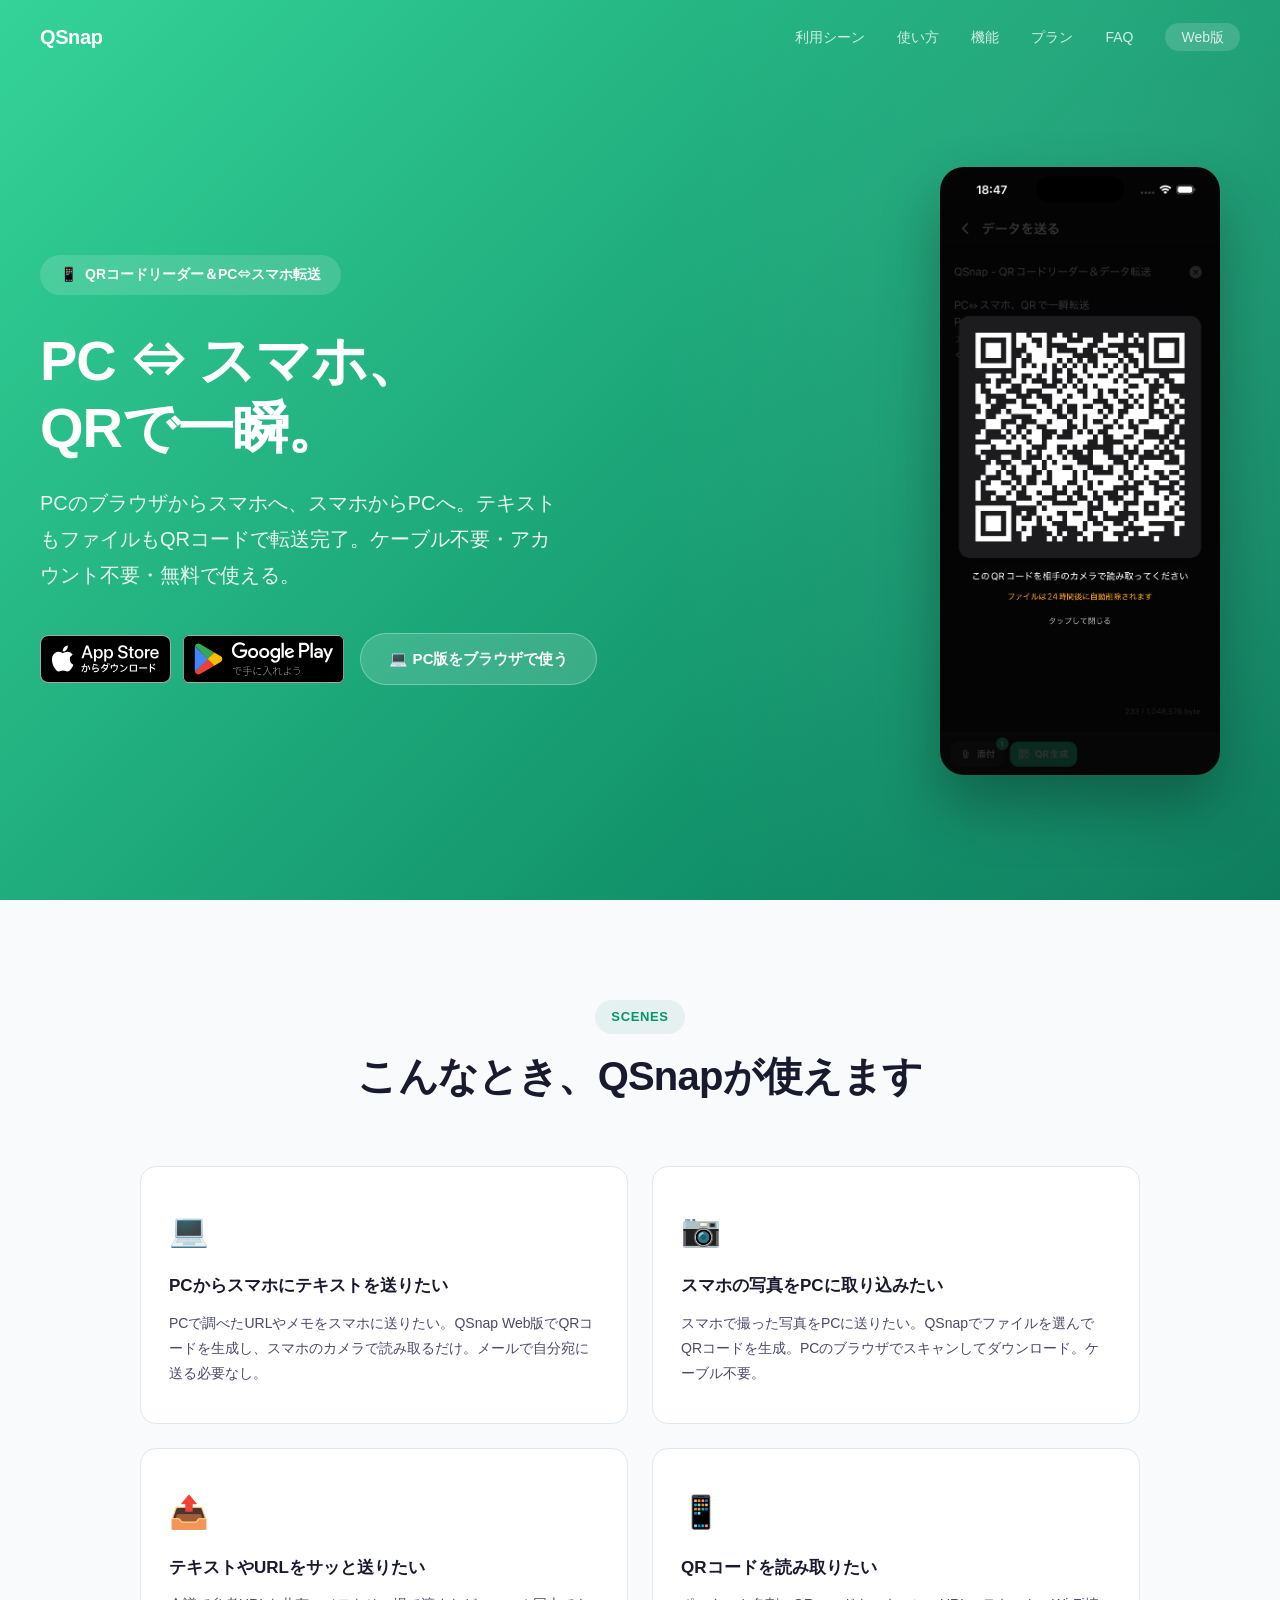
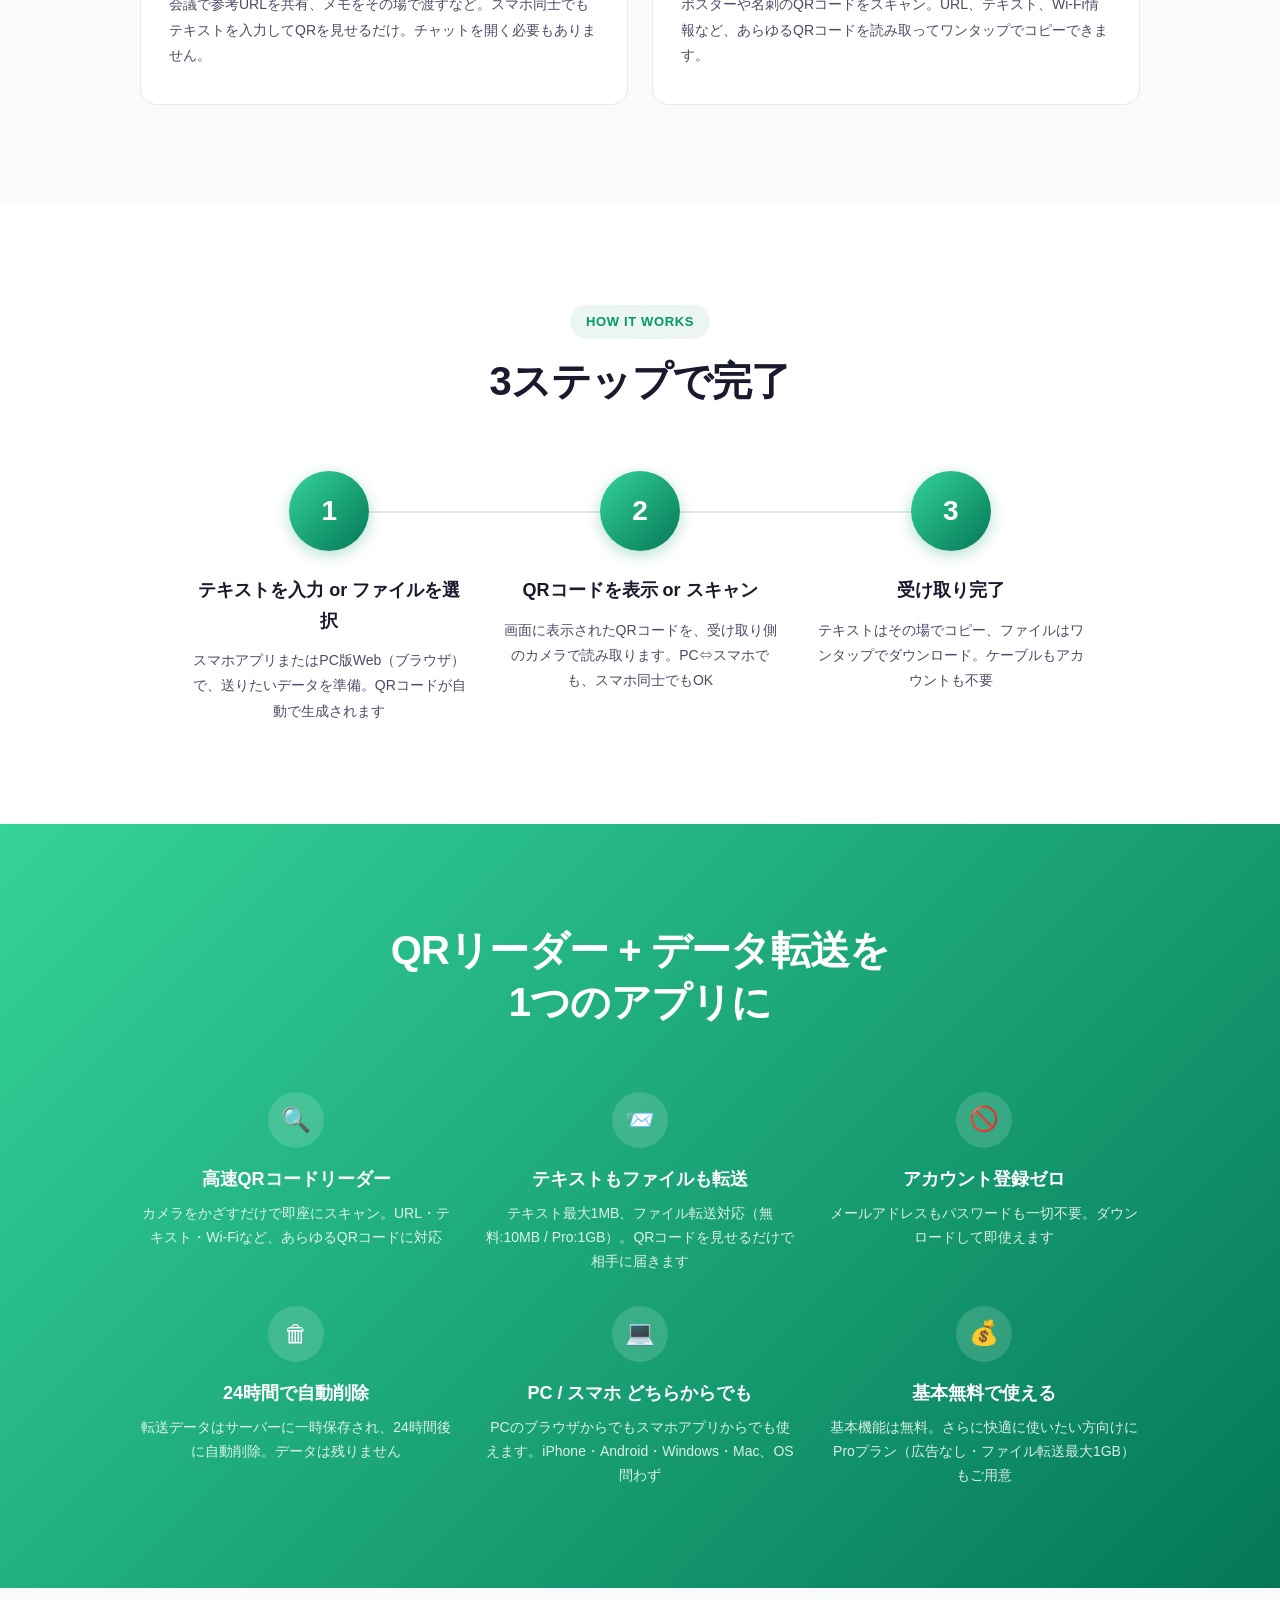
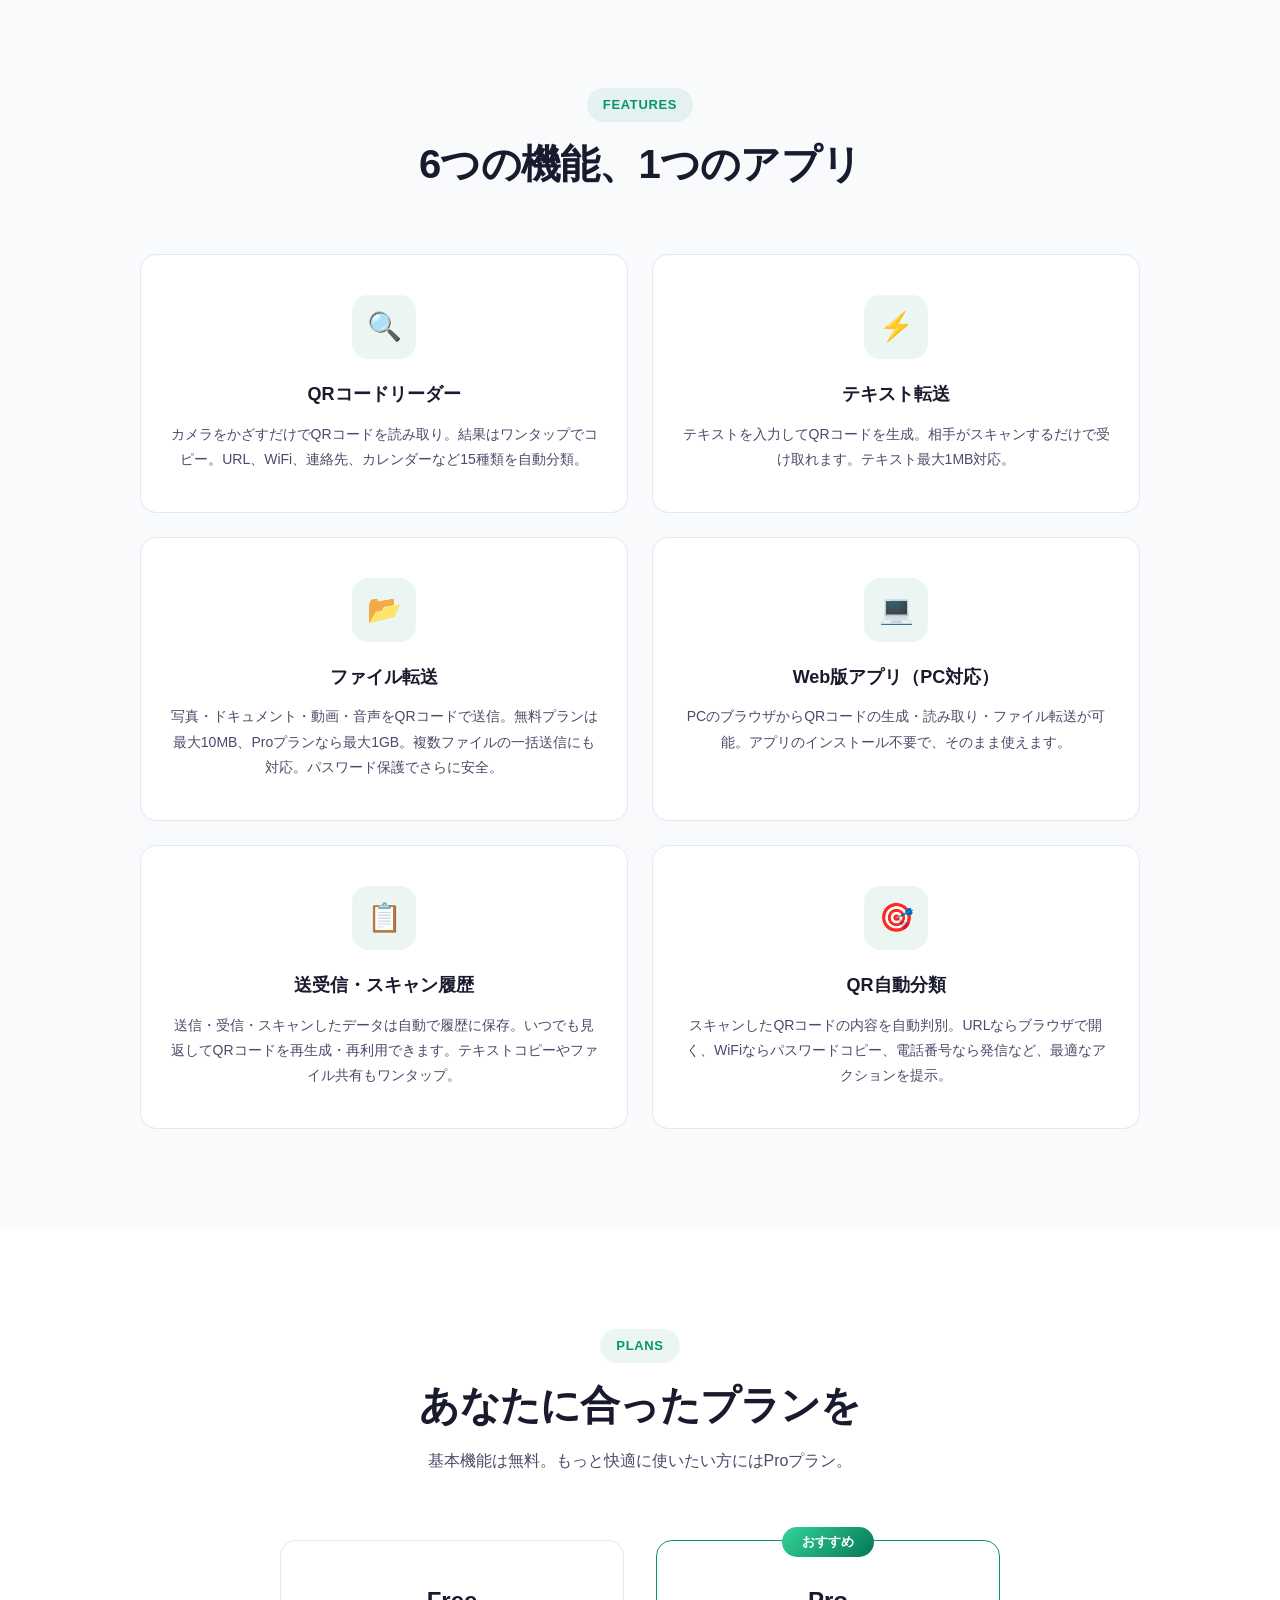
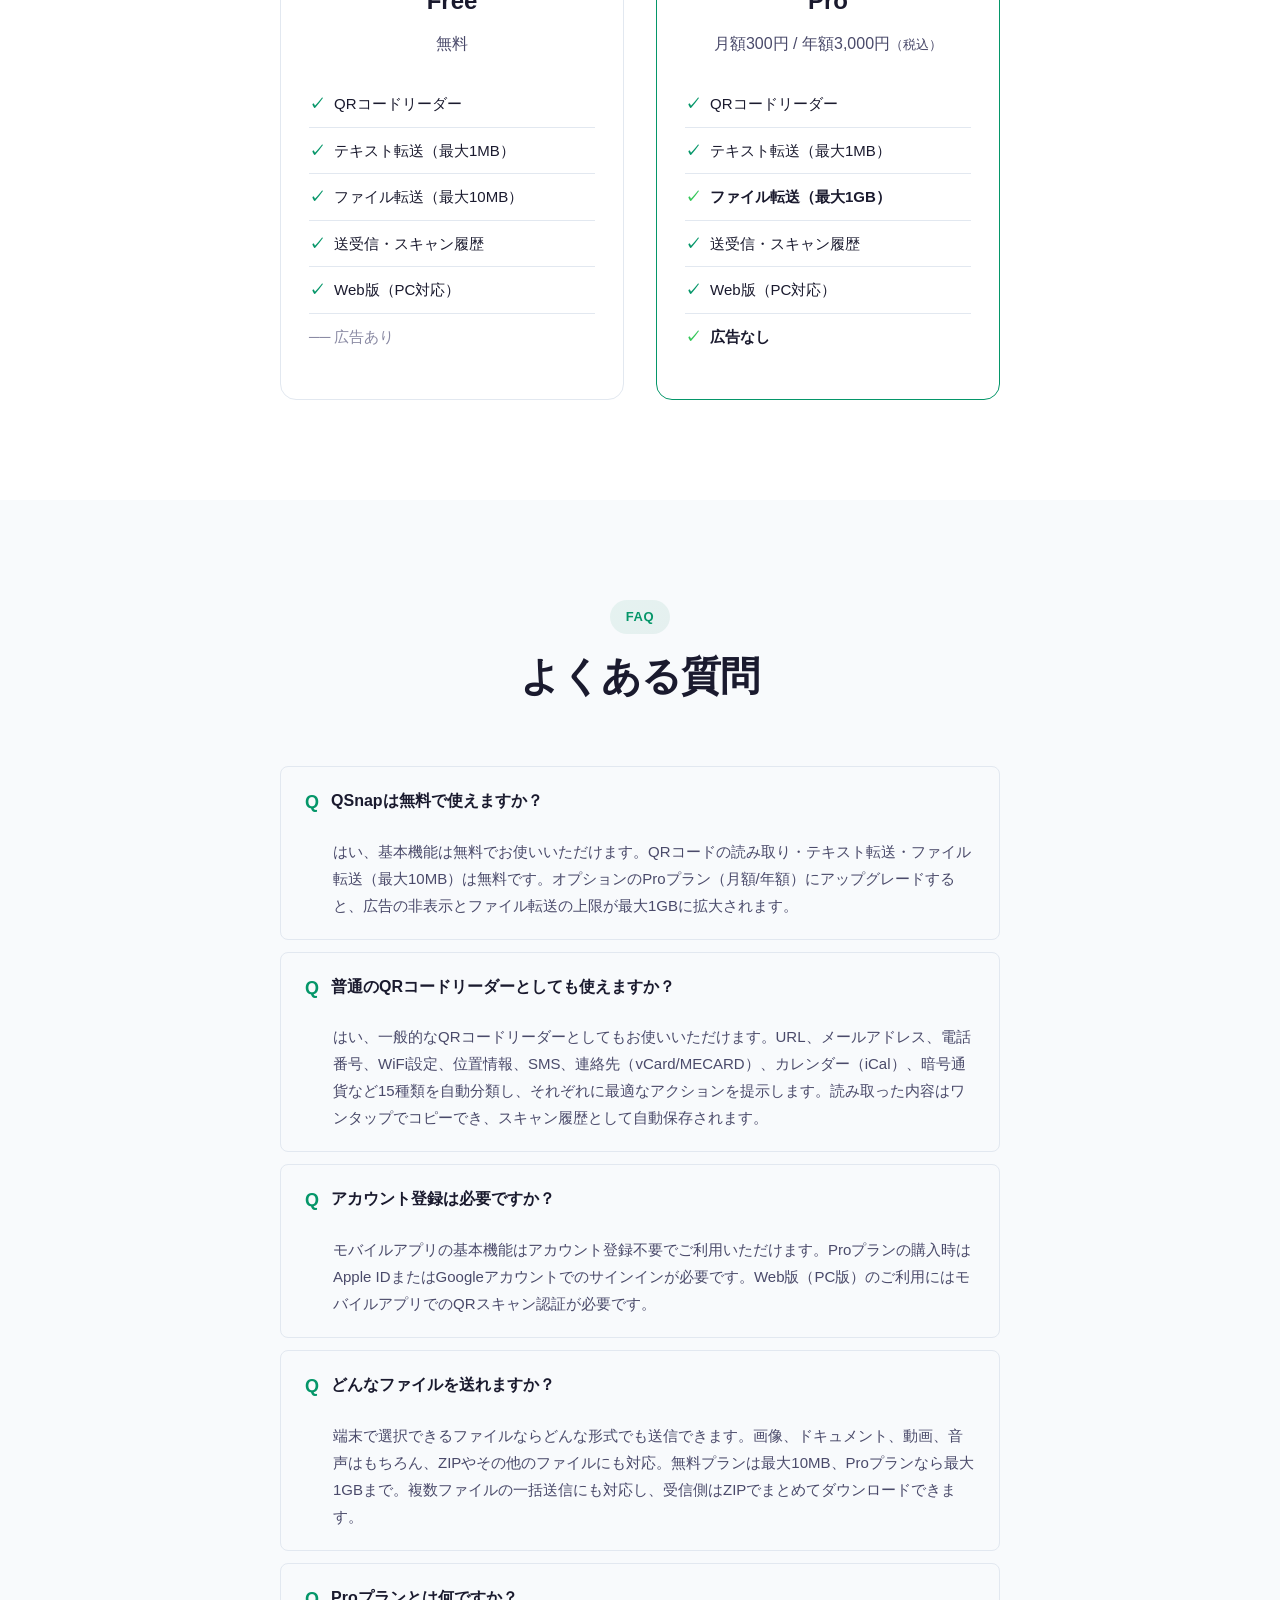
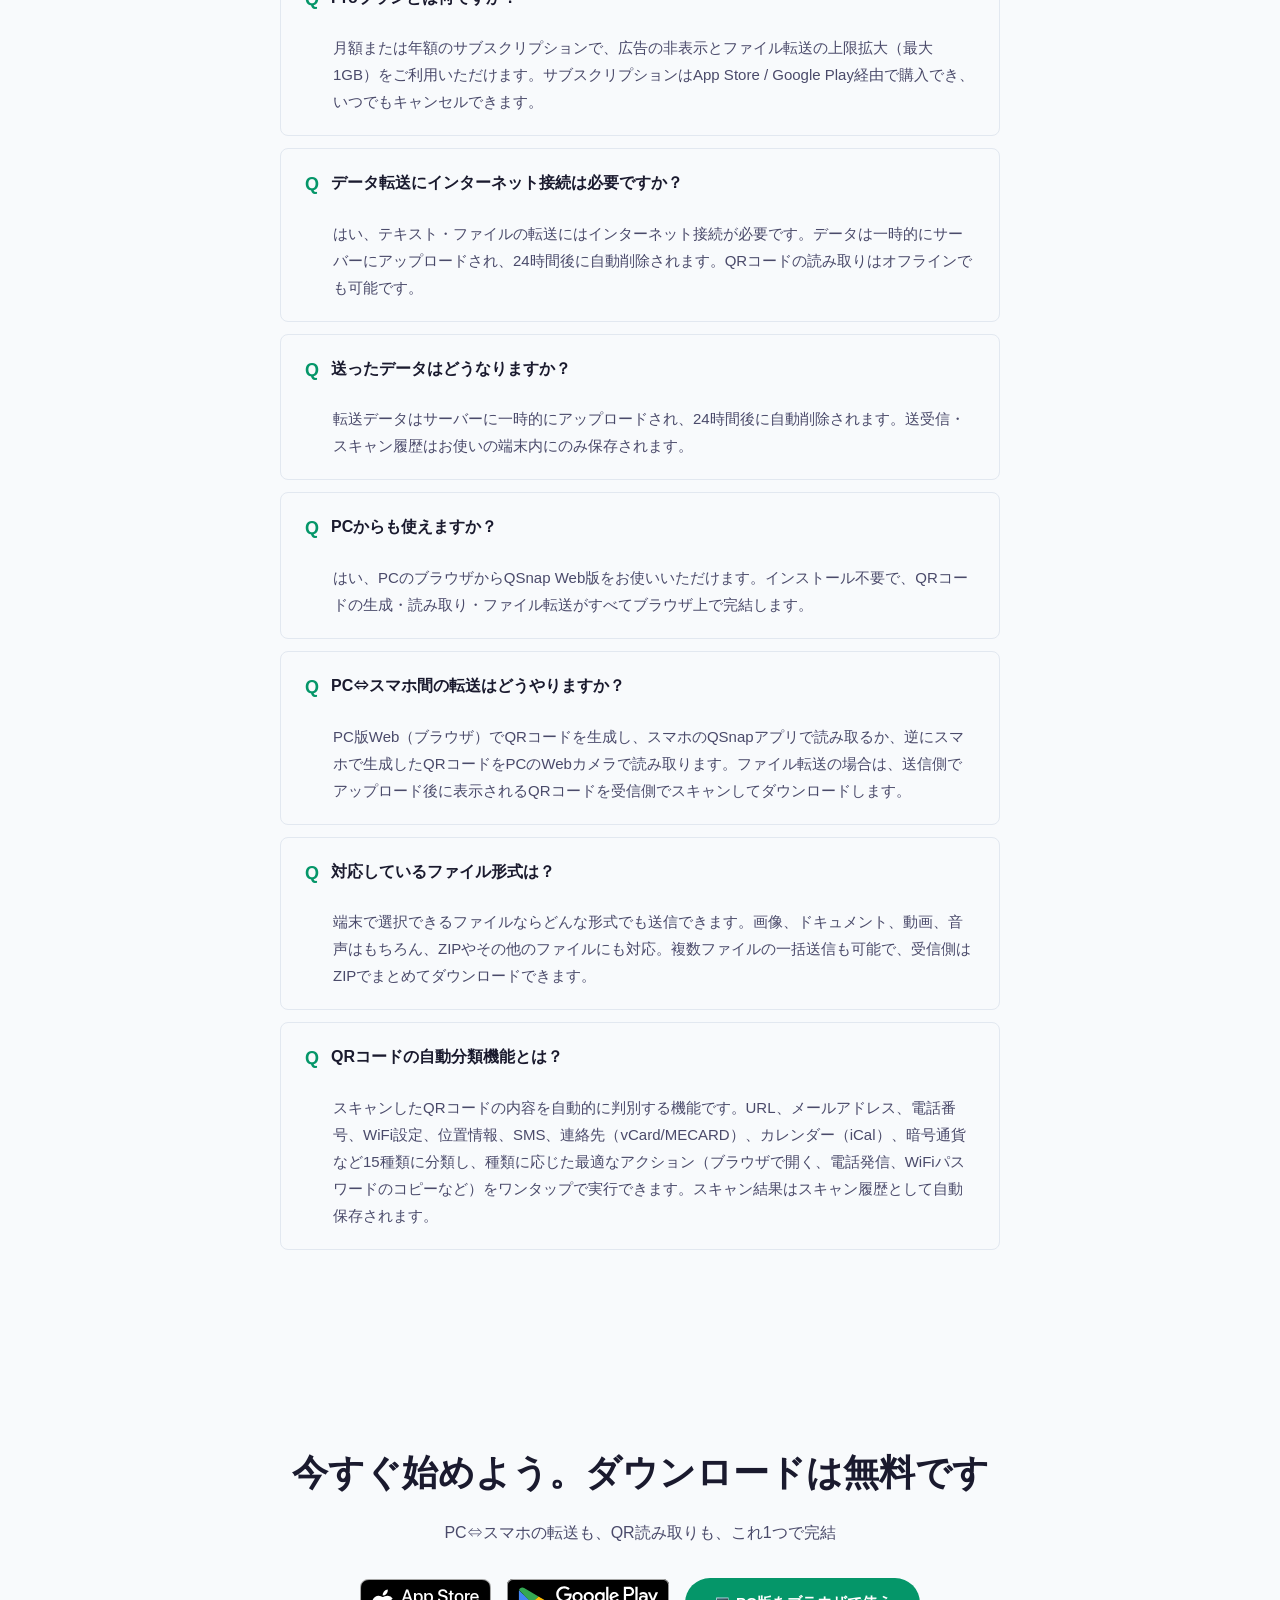
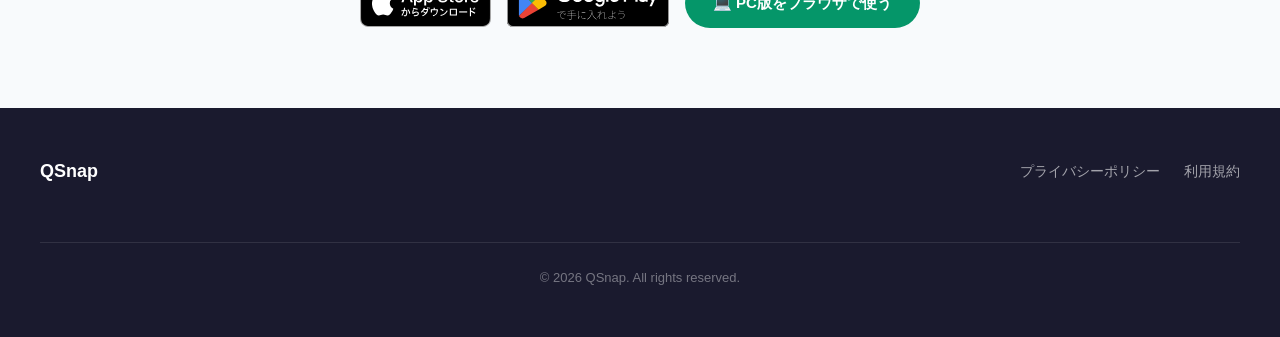
==== commit 28754123: "update" ====
--- a/index.html
+++ b/index.html
@@ -5,8 +5,13 @@
     <meta charset="UTF-8">
     <meta name="viewport" content="width=device-width, initial-scale=1.0">
 
-    <!-- Smart App Banner (iOS Safari) -->
+    <!-- Favicon & App Icons -->
+    <link rel="icon" type="image/png" href="image/icon.png">
+    <link rel="apple-touch-icon" href="image/icon.png">
+
+    <!-- Smart App Banner (iOS Safari / Google Play) -->
     <meta name="apple-itunes-app" content="app-id=6753971218">
+    <meta name="google-play-app" content="app-id=com.sikakou.qrmemo">
 
     <!-- SEO基本メタタグ -->
     <title>QSnap - QRコードリーダー＆データ転送 | PC⇔スマホ、QRで一瞬</title>
@@ -31,6 +36,9 @@
     <meta property="og:locale" content="ja_JP">
     <meta property="og:locale:alternate" content="en_US">
     <meta property="og:image" content="https://q-snap.net/image/ogp.png">
+    <meta property="og:image:width" content="1200">
+    <meta property="og:image:height" content="630">
+    <meta property="og:image:type" content="image/png">
 
     <!-- Twitter Card -->
     <meta name="twitter:card" content="summary_large_image">
@@ -1164,10 +1172,10 @@
                     <p class="hero-subtitle">PCのブラウザからスマホへ、スマホからPCへ。テキストもファイルもQRコードで転送完了。ケーブル不要・アカウント不要・無料で使える。</p>
                     <div class="hero-actions">
                         <div class="store-badges">
-                            <a href="https://apps.apple.com/app/id6753971218" class="store-badge" aria-label="App Storeでダウンロード">
+                            <a href="https://apps.apple.com/app/id6753971218" class="store-badge" target="_blank" rel="noopener" aria-label="App Storeでダウンロード">
                                 <img src="image/ios-badge.svg" alt="App Storeからダウンロード" height="48">
                             </a>
-                            <a href="https://play.google.com/store/apps/details?id=com.sikakou.qrmemo" class="store-badge" aria-label="Google Playで手に入れよう">
+                            <a href="https://play.google.com/store/apps/details?id=com.sikakou.qrmemo" class="store-badge" target="_blank" rel="noopener" aria-label="Google Playで手に入れよう">
                                 <img src="image/android-badge.svg" alt="Google Playで手に入れよう" height="48">
                             </a>
                         </div>
@@ -1335,25 +1343,6 @@
                         <div class="feature-icon-wrap">&#x1F3AF;</div>
                         <h3>QR自動分類</h3>
                         <p>スキャンしたQRコードの内容を自動判別。URLならブラウザで開く、WiFiならパスワードコピー、電話番号なら発信など、最適なアクションを提示。</p>
-                    </div>
-                </div>
-            </div>
-        </section>
-
-        <!-- ========================
-             Trust Badges Section
-             ======================== -->
-        <section class="section" aria-label="セキュリティ" style="padding-top: 0; padding-bottom: 40px;">
-            <div class="container">
-                <div style="display: flex; justify-content: center; gap: 24px; flex-wrap: wrap;">
-                    <div style="display: flex; align-items: center; gap: 8px; background: var(--bg-tertiary); padding: 12px 24px; border-radius: 100px; font-size: 14px; font-weight: 600; color: var(--text-secondary);">
-                        <span style="font-size: 18px;">&#x1F512;</span> HTTPS暗号化通信
-                    </div>
-                    <div style="display: flex; align-items: center; gap: 8px; background: var(--bg-tertiary); padding: 12px 24px; border-radius: 100px; font-size: 14px; font-weight: 600; color: var(--text-secondary);">
-                        <span style="font-size: 18px;">&#x23F0;</span> 24時間でデータ自動削除
-                    </div>
-                    <div style="display: flex; align-items: center; gap: 8px; background: var(--bg-tertiary); padding: 12px 24px; border-radius: 100px; font-size: 14px; font-weight: 600; color: var(--text-secondary);">
-                        <span style="font-size: 18px;">&#x1F464;</span> アカウント不要
                     </div>
                 </div>
             </div>
@@ -1519,11 +1508,11 @@
             <h2 class="cta-title">今すぐ始めよう。ダウンロードは無料です</h2>
             <p class="cta-desc">PC⇔スマホの転送も、QR読み取りも、これ1つで完結</p>
             <div class="cta-buttons">
-                <a href="https://apps.apple.com/app/id6753971218" class="store-badge" aria-label="App Storeでダウンロード">
-                    <img src="image/ios-badge.svg" alt="App Storeからダウンロード" height="48">
+                <a href="https://apps.apple.com/app/id6753971218" class="store-badge" target="_blank" rel="noopener" aria-label="App Storeでダウンロード">
+                    <img src="image/ios-badge.svg" alt="App Storeからダウンロード" height="48" loading="lazy">
                 </a>
-                <a href="https://play.google.com/store/apps/details?id=com.sikakou.qrmemo" class="store-badge" aria-label="Google Playで手に入れよう">
-                    <img src="image/android-badge.svg" alt="Google Playで手に入れよう" height="48">
+                <a href="https://play.google.com/store/apps/details?id=com.sikakou.qrmemo" class="store-badge" target="_blank" rel="noopener" aria-label="Google Playで手に入れよう">
+                    <img src="image/android-badge.svg" alt="Google Playで手に入れよう" height="48" loading="lazy">
                 </a>
                 <a href="app.html" class="btn-web-app">&#x1F4BB; PC版をブラウザで使う</a>
             </div>
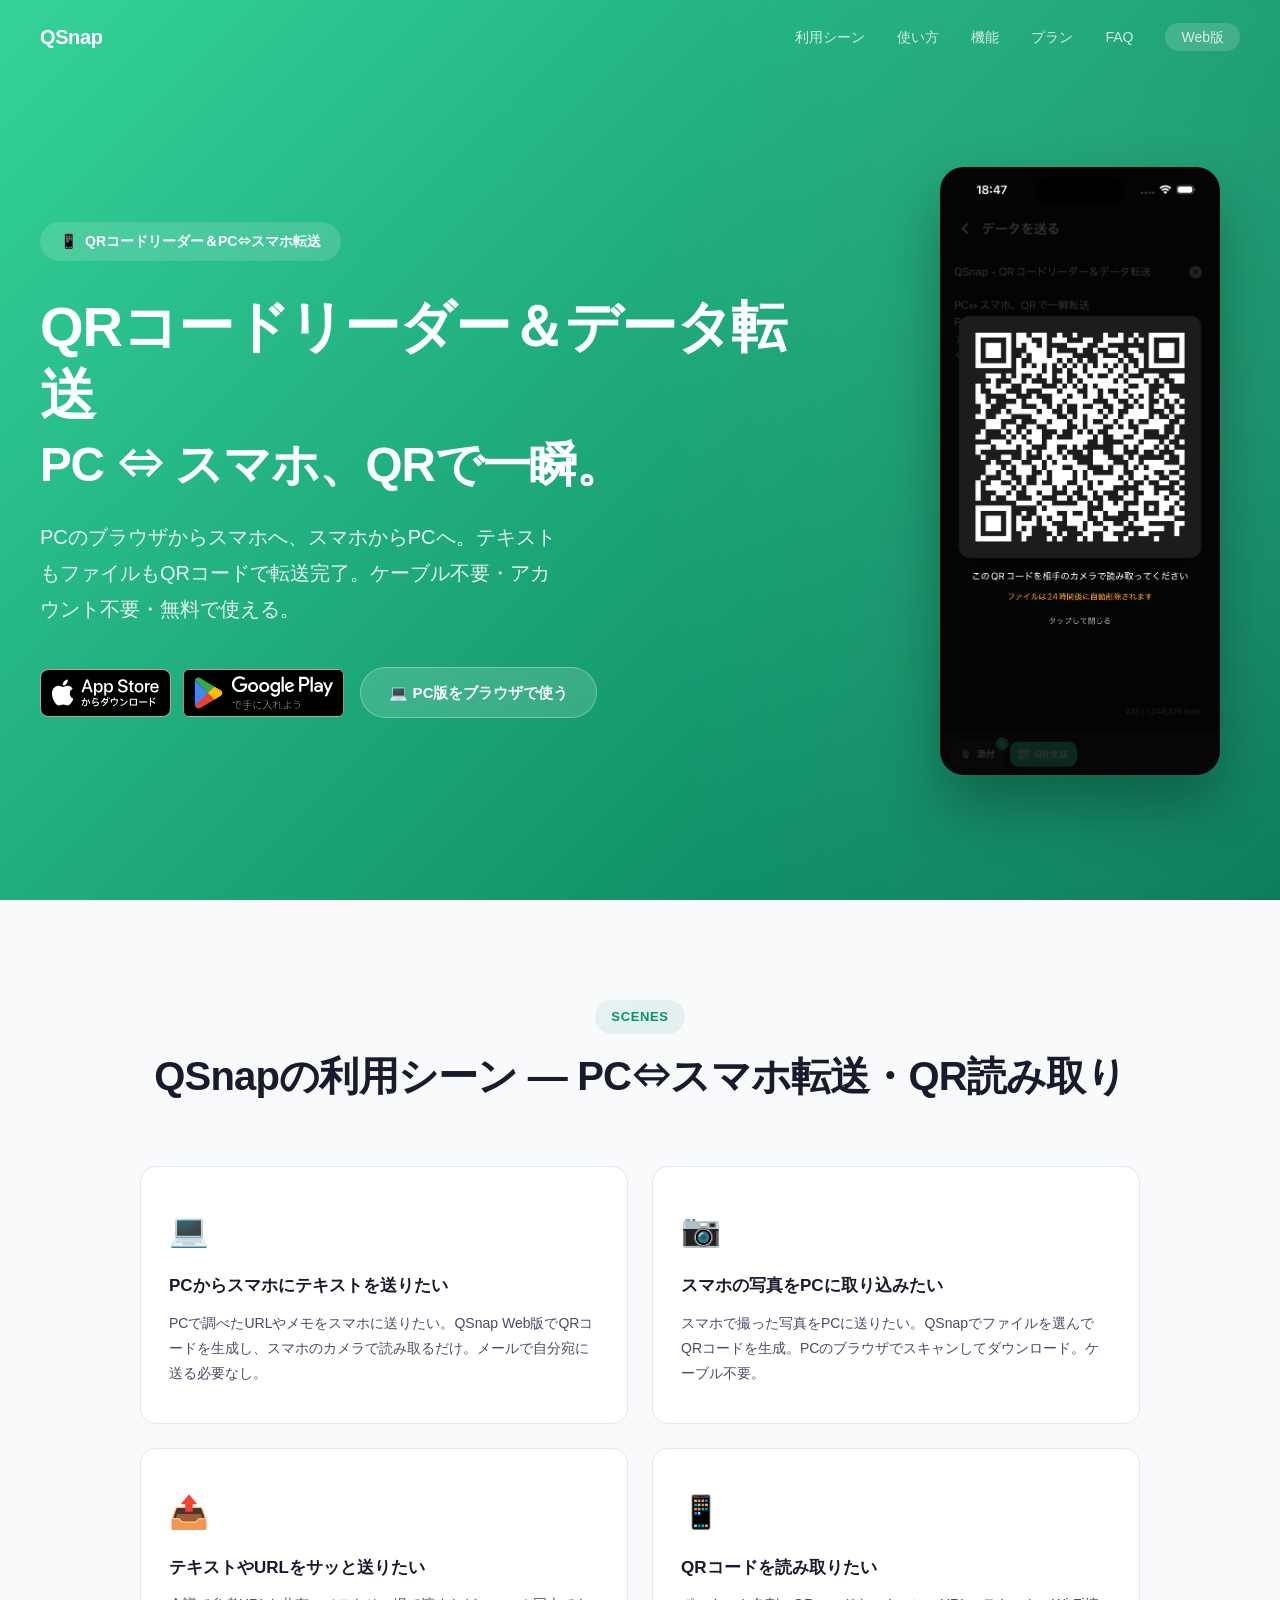
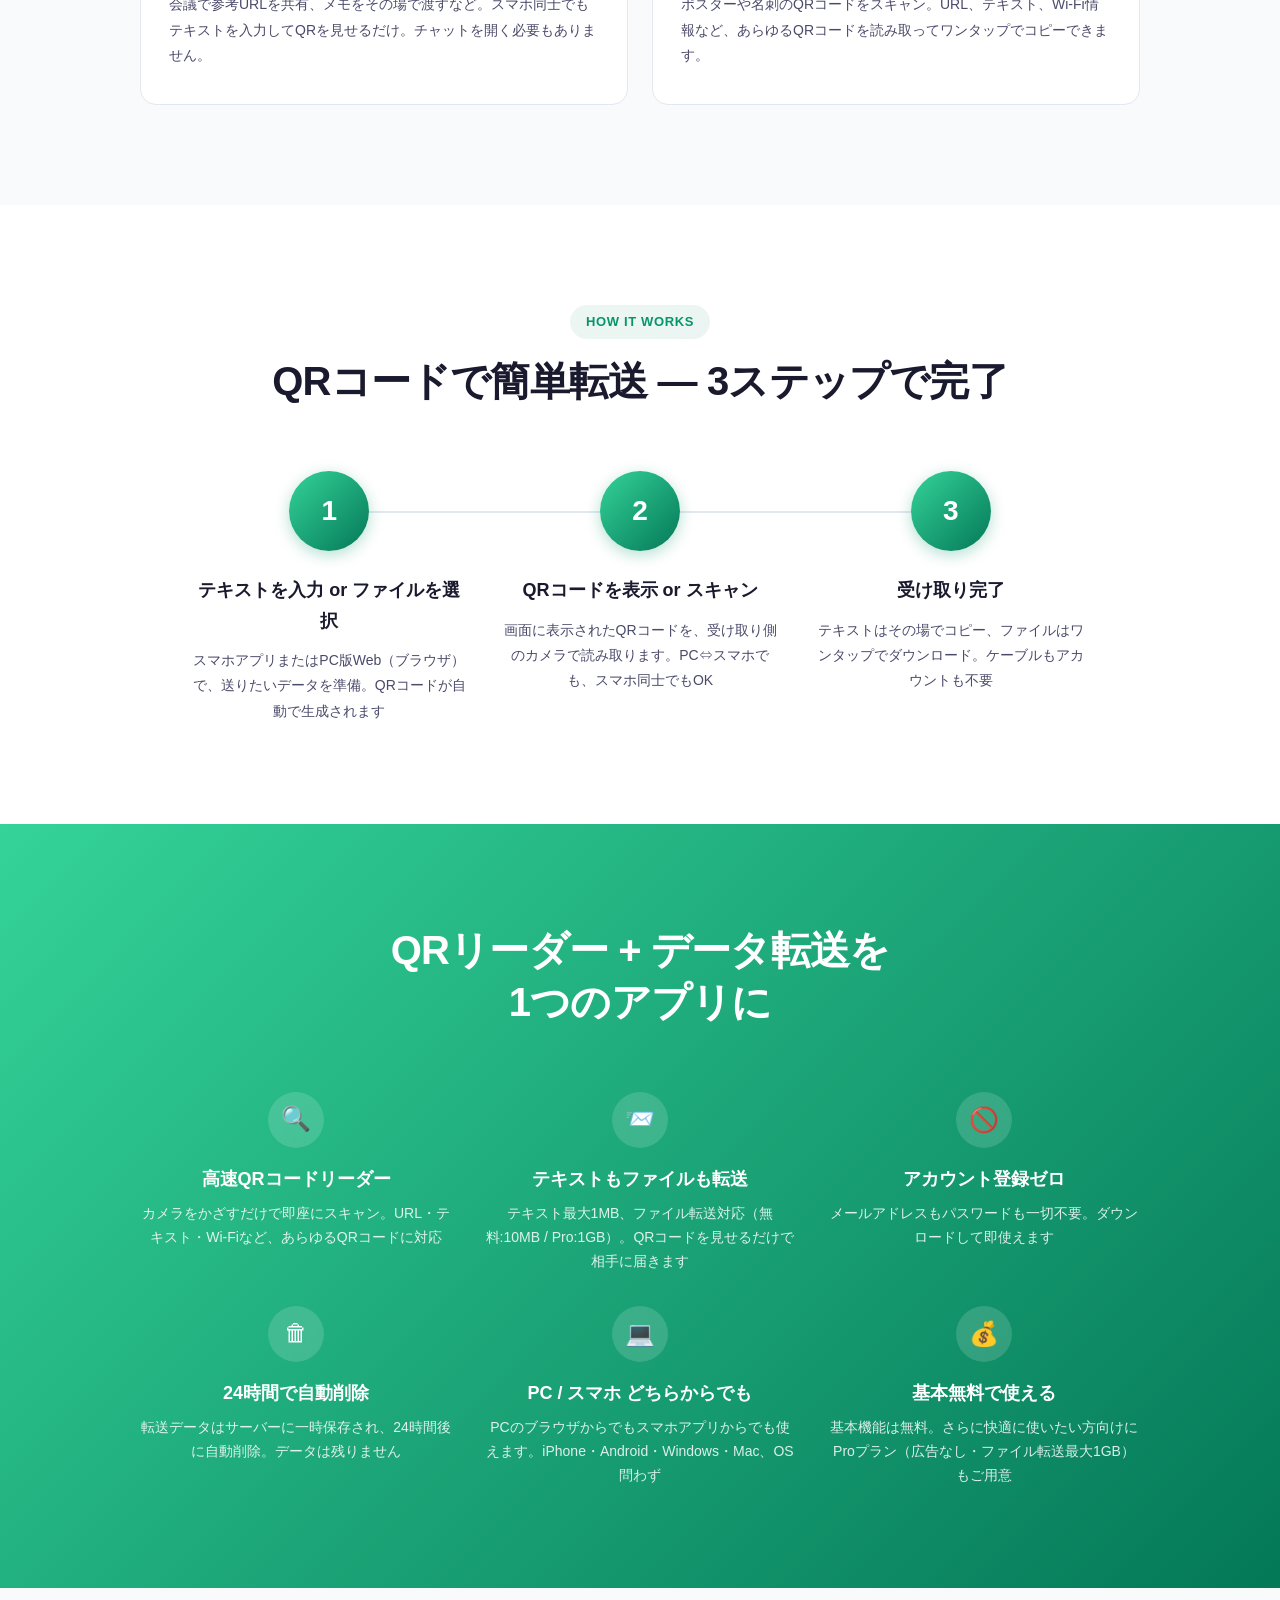
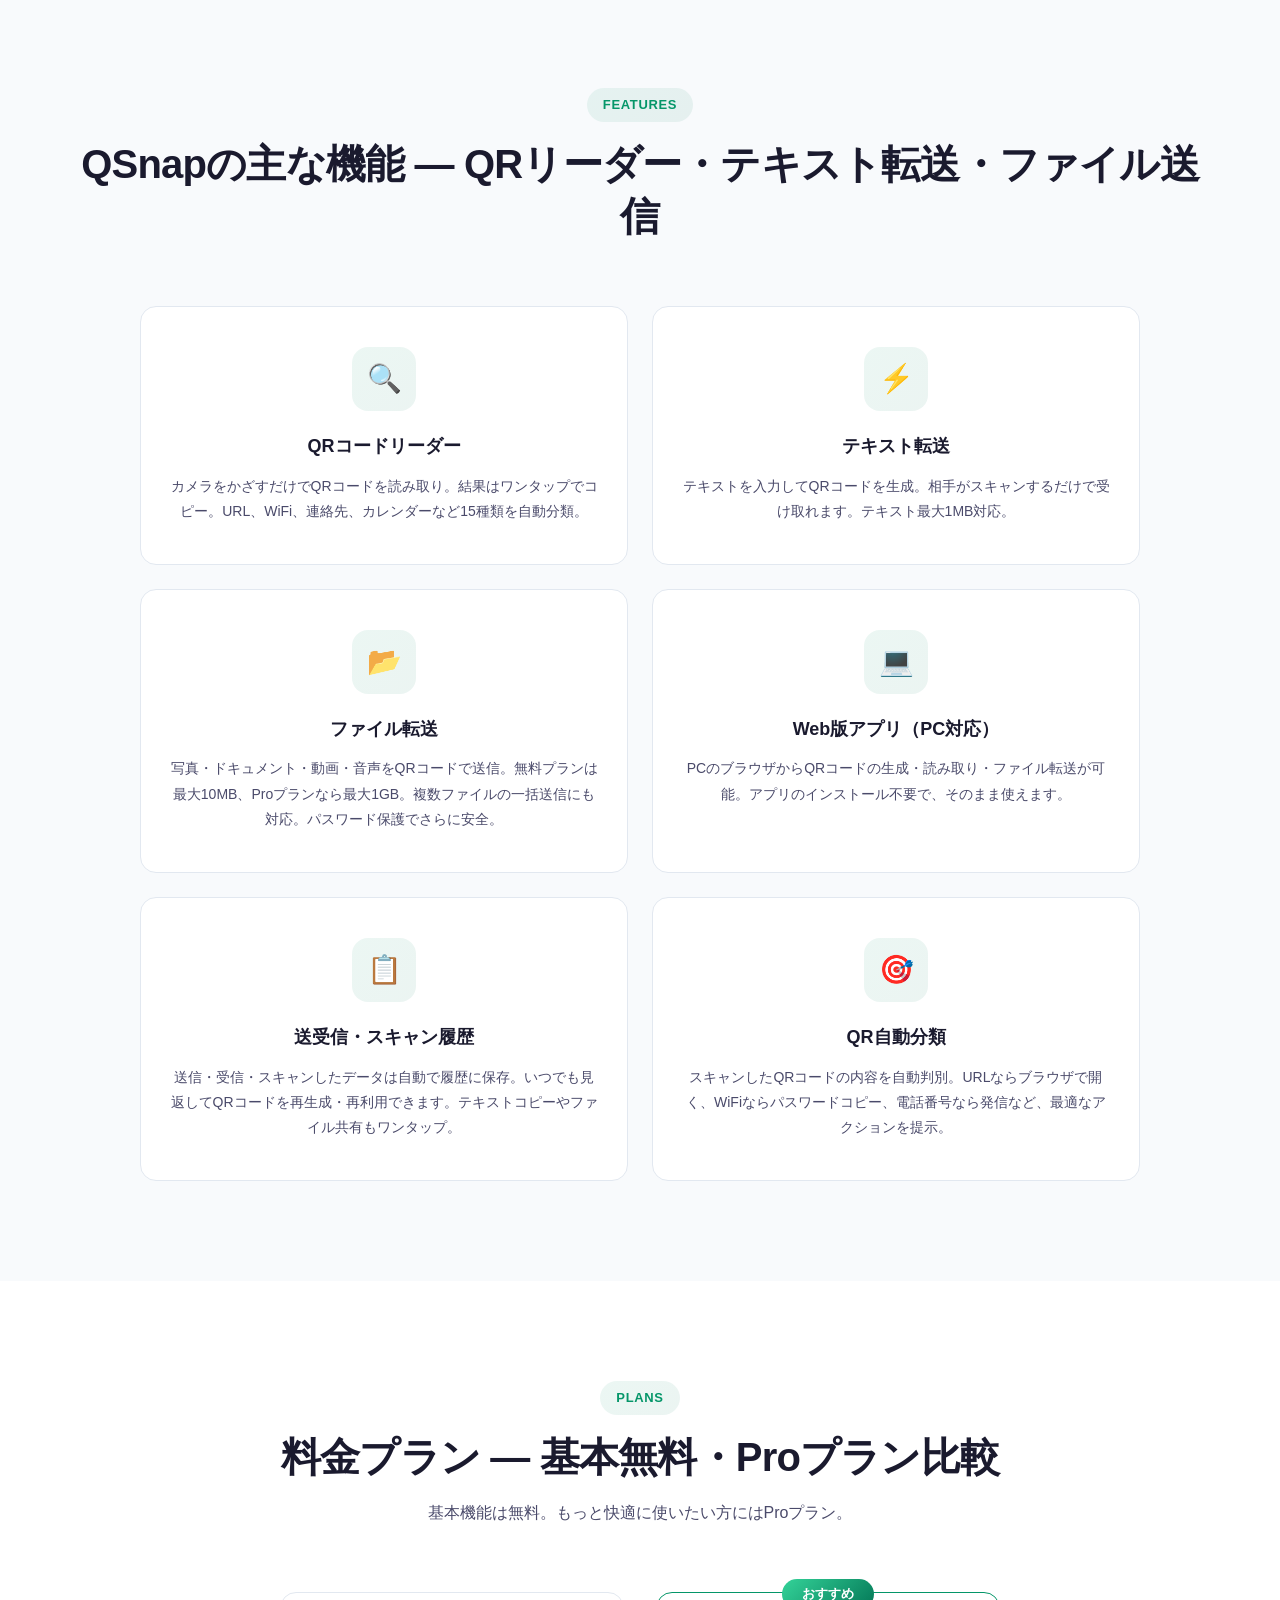
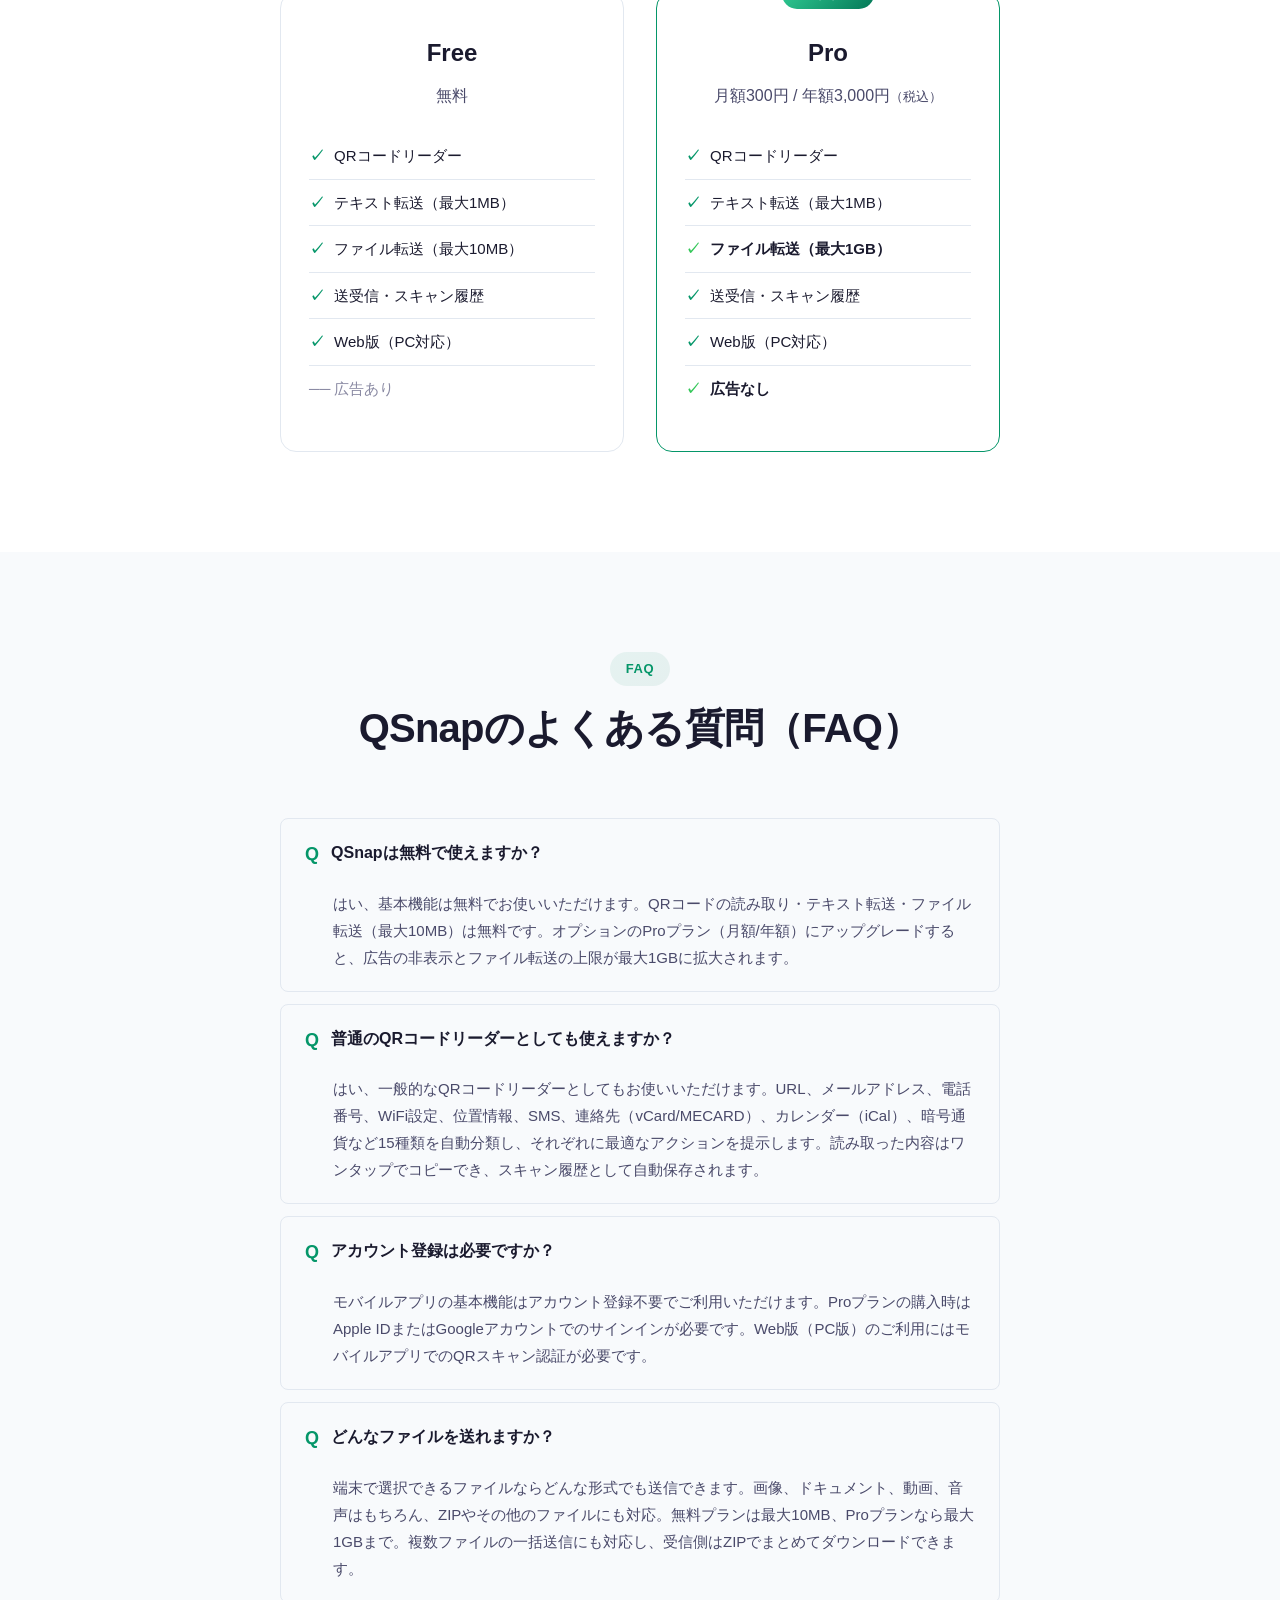
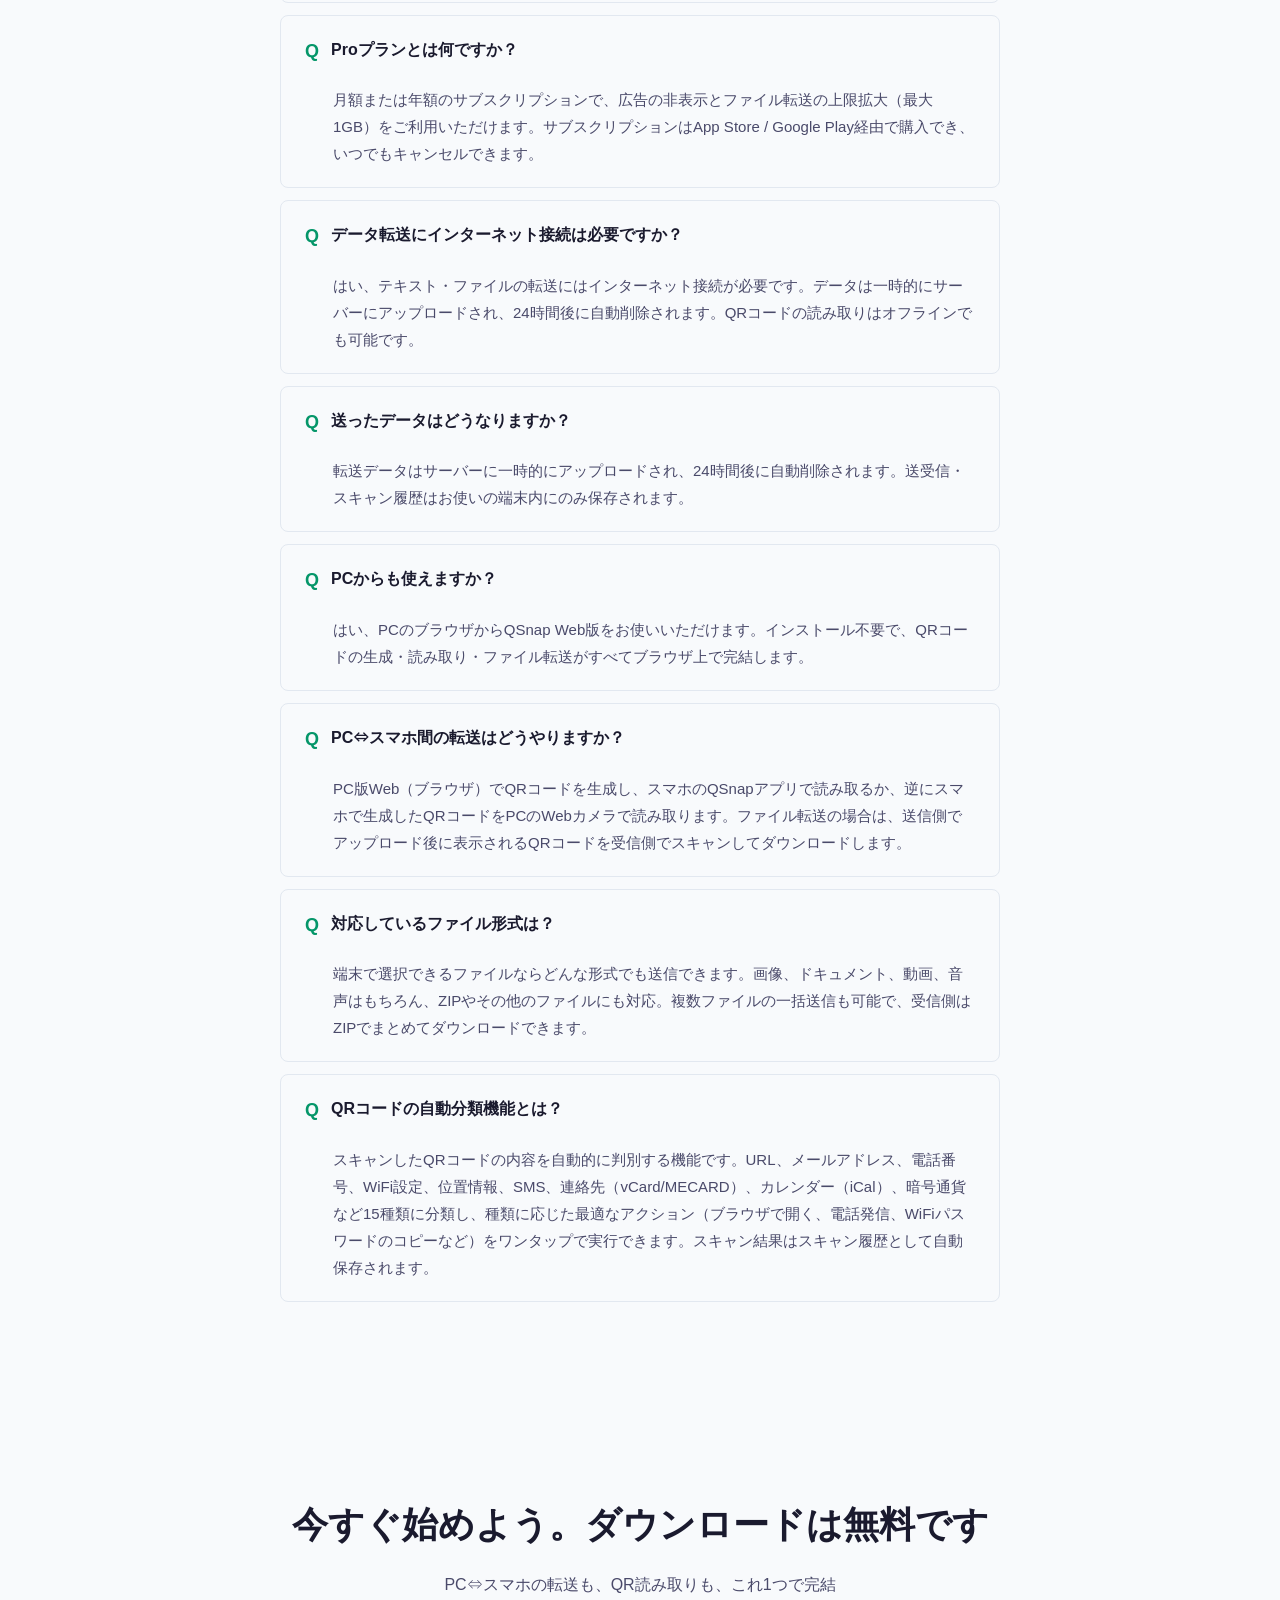
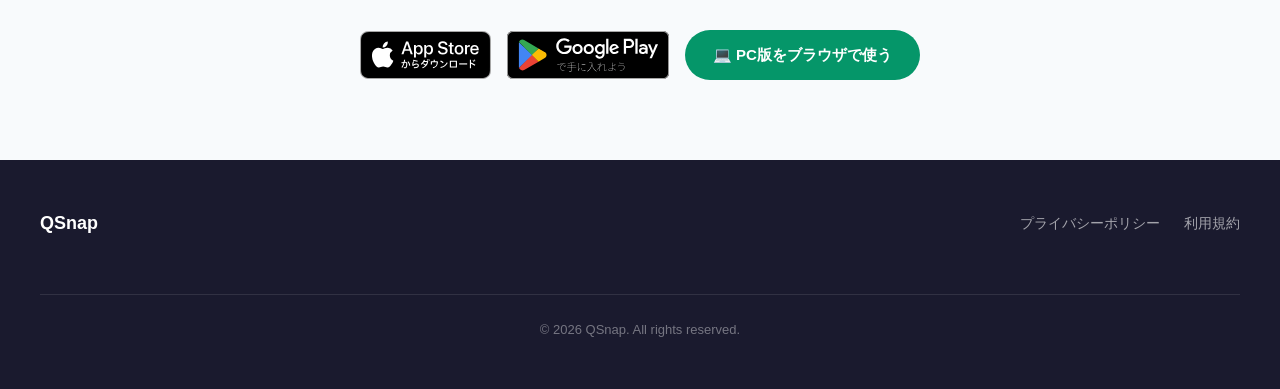
==== commit 05f54dbc: "update" ====
--- a/index.html
+++ b/index.html
@@ -14,9 +14,9 @@
     <meta name="google-play-app" content="app-id=com.sikakou.qrmemo">
 
     <!-- SEO基本メタタグ -->
-    <title>QSnap - QRコードリーダー＆データ転送 | PC⇔スマホ、QRで一瞬</title>
-    <meta name="description" content="【基本無料】PC⇔スマホ間でテキスト・ファイルをQRコードで即転送。QRコードリーダーとしても使える。アカウント不要。iOS/Android/PC対応。">
-    <meta name="keywords" content="QSnap, QRコードリーダー, QRコード読み取り, データ転送, テキスト転送, ファイル転送, PC連携, PC転送, ブラウザ転送, 端末間転送, 無料アプリ, QRスキャナー">
+    <title>QRコードリーダー＆PC⇔スマホ転送アプリ｜QSnap【無料】</title>
+    <meta name="description" content="【基本無料】QRコードリーダー＆PC⇔スマホ間テキスト・ファイル転送アプリ。ケーブル不要、アカウント不要で即利用。URL・WiFi・連絡先など15種のQR自動分類。iOS/Android/PC対応。">
+    <meta name="keywords" content="QSnap, QRコードリーダー, QRコード読み取り, QRコード 読み取り アプリ, QRコード 無料, QRコード 生成, QRスキャナー, データ転送, テキスト転送, ファイル転送, ファイル送信 QR, PC連携, PC転送, パソコン スマホ 転送, ブラウザ転送, 端末間転送, WiFi QRコード, 無料アプリ">
     <meta name="robots" content="index, follow">
     <meta name="author" content="QSnap">
 
@@ -29,8 +29,8 @@
 
     <!-- OGP (Open Graph Protocol) -->
     <meta property="og:type" content="website">
-    <meta property="og:title" content="QSnap - QRコードリーダー＆データ転送">
-    <meta property="og:description" content="【基本無料】PC⇔スマホ間でテキスト・ファイルをQRコードで即転送。ケーブル不要・ブラウザ対応。アカウント不要。iOS/Android/PC対応。">
+    <meta property="og:title" content="QRコードリーダー＆PC⇔スマホ転送アプリ｜QSnap【無料】">
+    <meta property="og:description" content="【基本無料】QRコードリーダー＆PC⇔スマホ間テキスト・ファイル転送アプリ。ケーブル不要、アカウント不要で即利用。URL・WiFi・連絡先など15種のQR自動分類。iOS/Android/PC対応。">
     <meta property="og:url" content="https://q-snap.net/">
     <meta property="og:site_name" content="QSnap">
     <meta property="og:locale" content="ja_JP">
@@ -39,12 +39,20 @@
     <meta property="og:image:width" content="1200">
     <meta property="og:image:height" content="630">
     <meta property="og:image:type" content="image/png">
+    <meta property="og:image:alt" content="QSnap - PC⇔スマホ間QRコード転送アプリ">
 
     <!-- Twitter Card -->
     <meta name="twitter:card" content="summary_large_image">
-    <meta name="twitter:title" content="QSnap - QRコードリーダー＆データ転送">
-    <meta name="twitter:description" content="PC⇔スマホ間でテキスト・ファイルをQRコードで即転送。ケーブル不要・ブラウザ対応。アカウント不要。iOS/Android/PC対応。">
+    <meta name="twitter:title" content="QRコードリーダー＆PC⇔スマホ転送アプリ｜QSnap【無料】">
+    <meta name="twitter:description" content="【基本無料】QRコードリーダー＆PC⇔スマホ間テキスト・ファイル転送アプリ。ケーブル不要、アカウント不要。15種のQR自動分類。iOS/Android/PC対応。">
     <meta name="twitter:image" content="https://q-snap.net/image/ogp.png">
+
+    <!-- Theme Color -->
+    <meta name="theme-color" content="#059669">
+    <meta name="theme-color" content="#0f0f1a" media="(prefers-color-scheme: dark)">
+
+    <!-- Resource Hints -->
+    <link rel="preload" as="image" href="image/top.png">
 
     <!-- 構造化データ (JSON-LD) - SoftwareApplication -->
     <script type="application/ld+json">
@@ -54,13 +62,44 @@
         "name": "QSnap",
         "applicationCategory": "UtilitiesApplication",
         "operatingSystem": "iOS 16.0+, Android 7.0+, Web (Chrome, Safari, Firefox, Edge)",
-        "offers": {
-            "@type": "Offer",
-            "price": "0",
-            "priceCurrency": "JPY",
-            "description": "基本無料 - Proプラン（有料）あり",
-            "availability": "https://schema.org/InStock"
-        },
+        "offers": [
+            {
+                "@type": "Offer",
+                "price": "0",
+                "priceCurrency": "JPY",
+                "name": "Free",
+                "description": "基本無料プラン（広告あり・ファイル転送最大10MB）",
+                "availability": "https://schema.org/InStock"
+            },
+            {
+                "@type": "Offer",
+                "price": "300",
+                "priceCurrency": "JPY",
+                "name": "Pro（月額）",
+                "description": "広告なし・ファイル転送最大1GB",
+                "availability": "https://schema.org/InStock",
+                "priceSpecification": {
+                    "@type": "UnitPriceSpecification",
+                    "price": "300",
+                    "priceCurrency": "JPY",
+                    "billingDuration": "P1M"
+                }
+            },
+            {
+                "@type": "Offer",
+                "price": "3000",
+                "priceCurrency": "JPY",
+                "name": "Pro（年額）",
+                "description": "広告なし・ファイル転送最大1GB（年額でお得）",
+                "availability": "https://schema.org/InStock",
+                "priceSpecification": {
+                    "@type": "UnitPriceSpecification",
+                    "price": "3000",
+                    "priceCurrency": "JPY",
+                    "billingDuration": "P1Y"
+                }
+            }
+        ],
         "description": "PC⇔スマホ間でテキスト・ファイルをQRコードで即転送。QRコードリーダーとしても使える。アカウント不要で利用開始。",
         "featureList": [
             "PC⇔スマホ間転送（Web版対応）",
@@ -76,6 +115,17 @@
         ],
         "inLanguage": ["ja", "en"],
         "softwareVersion": "1.1.0",
+        "datePublished": "2025-10-15",
+        "dateModified": "2026-03-18",
+        "screenshot": "https://q-snap.net/image/top.png",
+        "author": {
+            "@type": "Organization",
+            "name": "QSnap"
+        },
+        "downloadUrl": [
+            "https://apps.apple.com/app/id6753971218",
+            "https://play.google.com/store/apps/details?id=com.sikakou.qrmemo"
+        ],
         "installUrl": [
             "https://apps.apple.com/app/id6753971218",
             "https://play.google.com/store/apps/details?id=com.sikakou.qrmemo"
@@ -102,6 +152,7 @@
         "@type": "Organization",
         "name": "QSnap",
         "url": "https://q-snap.net/",
+        "logo": "https://q-snap.net/image/icon.png",
         "contactPoint": {
             "@type": "ContactPoint",
             "email": "qsnap.developer@gmail.com",
@@ -208,17 +259,32 @@
     }
     </script>
 
-    <!-- 構造化データ (JSON-LD) - BreadcrumbList -->
+    <!-- 構造化データ (JSON-LD) - HowTo -->
     <script type="application/ld+json">
     {
         "@context": "https://schema.org",
-        "@type": "BreadcrumbList",
-        "itemListElement": [
+        "@type": "HowTo",
+        "name": "QSnapでPC⇔スマホ間のデータ転送をする方法",
+        "description": "QRコードを使ってPC⇔スマホ間でテキスト・ファイルを転送する手順",
+        "totalTime": "PT1M",
+        "step": [
             {
-                "@type": "ListItem",
+                "@type": "HowToStep",
                 "position": 1,
-                "name": "ホーム",
-                "item": "https://q-snap.net/"
+                "name": "テキストを入力 or ファイルを選択",
+                "text": "スマホアプリまたはPC版Web（ブラウザ）で、送りたいデータを準備。QRコードが自動で生成されます"
+            },
+            {
+                "@type": "HowToStep",
+                "position": 2,
+                "name": "QRコードを表示 or スキャン",
+                "text": "画面に表示されたQRコードを、受け取り側のカメラで読み取ります。PC⇔スマホでも、スマホ同士でもOK"
+            },
+            {
+                "@type": "HowToStep",
+                "position": 3,
+                "name": "受け取り完了",
+                "text": "テキストはその場でコピー、ファイルはワンタップでダウンロード。ケーブルもアカウントも不要"
             }
         ]
     }
@@ -1136,6 +1202,18 @@
             background: rgba(255, 255, 255, 0.25);
         }
     </style>
+
+    <!-- JavaScript無効時のフォールバック -->
+    <noscript>
+        <style>
+            .animate-on-scroll { opacity: 1 !important; transform: none !important; }
+            .hero-phone-img { opacity: 1 !important; }
+        </style>
+    </noscript>
+
+    <!-- Google AdSense -->
+    <script async src="https://pagead2.googlesyndication.com/pagead/js/adsbygoogle.js?client=ca-pub-5616727577619398"
+         crossorigin="anonymous"></script>
 </head>
 
 <body>
@@ -1168,7 +1246,7 @@
                     <div class="hero-badge">
                         <span>&#x1F4F1;</span> QRコードリーダー＆PC⇔スマホ転送
                     </div>
-                    <h1 class="hero-title">PC ⇔ スマホ、<br>QRで一瞬。</h1>
+                    <h1 class="hero-title">QRコードリーダー＆データ転送<br><span style="font-size: 0.85em;">PC ⇔ スマホ、QRで一瞬。</span></h1>
                     <p class="hero-subtitle">PCのブラウザからスマホへ、スマホからPCへ。テキストもファイルもQRコードで転送完了。ケーブル不要・アカウント不要・無料で使える。</p>
                     <div class="hero-actions">
                         <div class="store-badges">
@@ -1184,8 +1262,8 @@
                 </div>
                 <div class="hero-visual" aria-hidden="true">
                     <div class="hero-phone-carousel">
-                        <img src="image/top.png" alt="QSnap アプリ画面" class="hero-phone-img active">
-                        <img src="image/top2.png" alt="QSnap アプリ画面" class="hero-phone-img">
+                        <img src="image/top.png" alt="QSnap QRコードスキャナー画面" class="hero-phone-img active" width="280" height="607" fetchpriority="high">
+                        <img src="image/top2.png" alt="QSnap テキスト転送・QRコード生成画面" class="hero-phone-img" width="280" height="607">
                     </div>
                 </div>
             </div>
@@ -1197,8 +1275,8 @@
         <section id="scenes" class="section section-alt" aria-label="こんな場面に">
             <div class="container">
                 <div class="section-header">
-                    <span class="section-label">SCENES</span>
-                    <h2 class="section-title">こんなとき、QSnapが使えます</h2>
+                    <span class="section-label" lang="en">SCENES</span>
+                    <h2 class="section-title">QSnapの利用シーン — PC⇔スマホ転送・QR読み取り</h2>
                 </div>
                 <div class="scenes-grid">
                     <div class="scene-card animate-on-scroll">
@@ -1231,8 +1309,8 @@
         <section id="how-it-works" class="section" aria-label="使い方">
             <div class="container">
                 <div class="section-header">
-                    <span class="section-label">HOW IT WORKS</span>
-                    <h2 class="section-title">3ステップで完了</h2>
+                    <span class="section-label" lang="en">HOW IT WORKS</span>
+                    <h2 class="section-title">QRコードで簡単転送 — 3ステップで完了</h2>
                 </div>
                 <div class="steps-container">
                     <div class="step-item">
@@ -1263,7 +1341,7 @@
         <!-- ========================
              Why QSnap Section
              ======================== -->
-        <section class="why-section" aria-label="QSnapが選ばれる理由">
+        <section id="why-qsnap" class="why-section" aria-label="QSnapが選ばれる理由">
             <div class="container">
                 <div class="section-header">
                     <h2 class="section-title" style="color: white;">QRリーダー + データ転送を<br>1つのアプリに</h2>
@@ -1310,8 +1388,8 @@
         <section id="features" class="section section-alt" aria-label="主な機能">
             <div class="container">
                 <div class="section-header">
-                    <span class="section-label">FEATURES</span>
-                    <h2 class="section-title">6つの機能、1つのアプリ</h2>
+                    <span class="section-label" lang="en">FEATURES</span>
+                    <h2 class="section-title">QSnapの主な機能 — QRリーダー・テキスト転送・ファイル送信</h2>
                 </div>
                 <div class="features-grid">
                     <div class="feature-card animate-on-scroll">
@@ -1354,8 +1432,8 @@
         <section id="plans" class="section" aria-label="プラン比較">
             <div class="container">
                 <div class="section-header">
-                    <span class="section-label">PLANS</span>
-                    <h2 class="section-title">あなたに合ったプランを</h2>
+                    <span class="section-label" lang="en">PLANS</span>
+                    <h2 class="section-title">料金プラン — 基本無料・Proプラン比較</h2>
                     <p class="section-desc">基本機能は無料。もっと快適に使いたい方にはProプラン。</p>
                 </div>
                 <div class="plans-grid">
@@ -1394,8 +1472,8 @@
         <section id="faq" class="section section-alt" aria-label="よくある質問">
             <div class="container">
                 <div class="section-header">
-                    <span class="section-label">FAQ</span>
-                    <h2 class="section-title">よくある質問</h2>
+                    <span class="section-label" lang="en">FAQ</span>
+                    <h2 class="section-title">QSnapのよくある質問（FAQ）</h2>
                 </div>
                 <div class="faq-list">
                     <div class="faq-item animate-on-scroll">
@@ -1504,7 +1582,7 @@
         <!-- ========================
              CTA Section
              ======================== -->
-        <section class="cta-section" aria-label="ダウンロード">
+        <section id="download" class="cta-section" aria-label="ダウンロード">
             <h2 class="cta-title">今すぐ始めよう。ダウンロードは無料です</h2>
             <p class="cta-desc">PC⇔スマホの転送も、QR読み取りも、これ1つで完結</p>
             <div class="cta-buttons">
